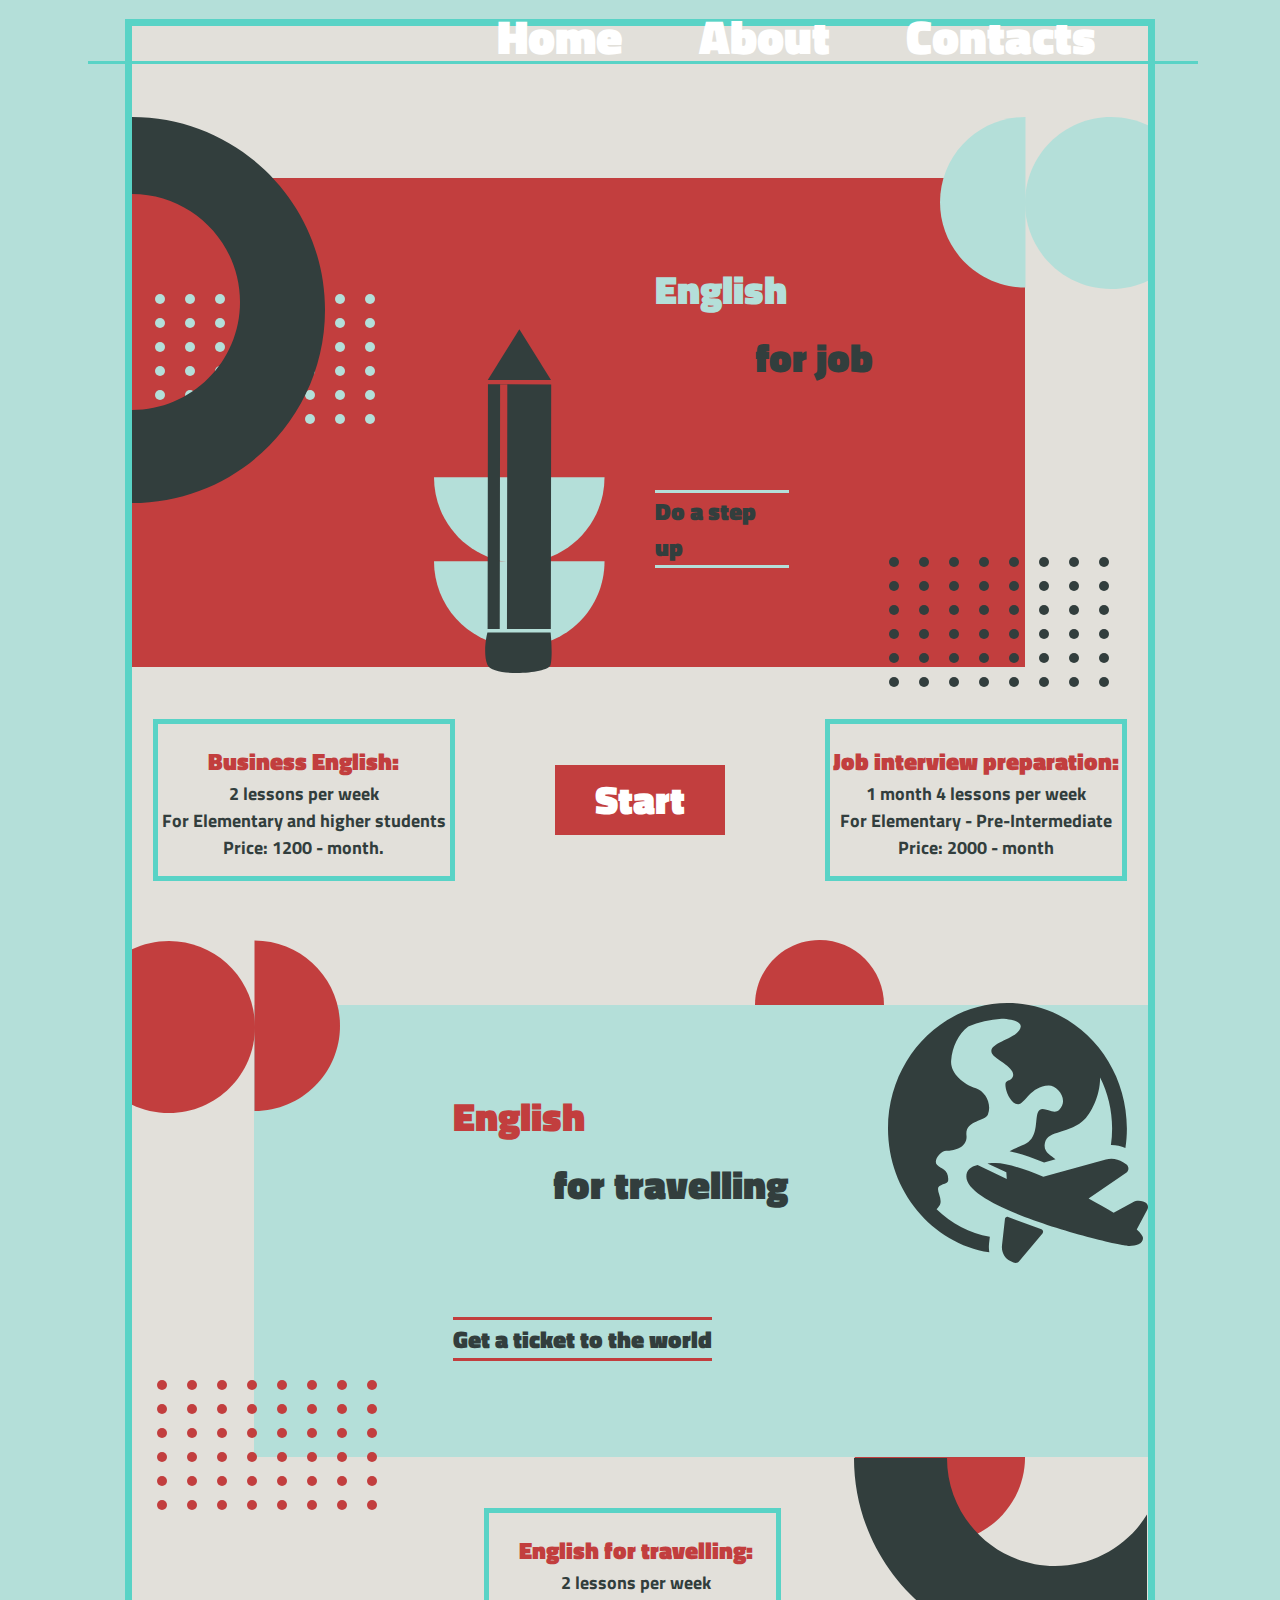
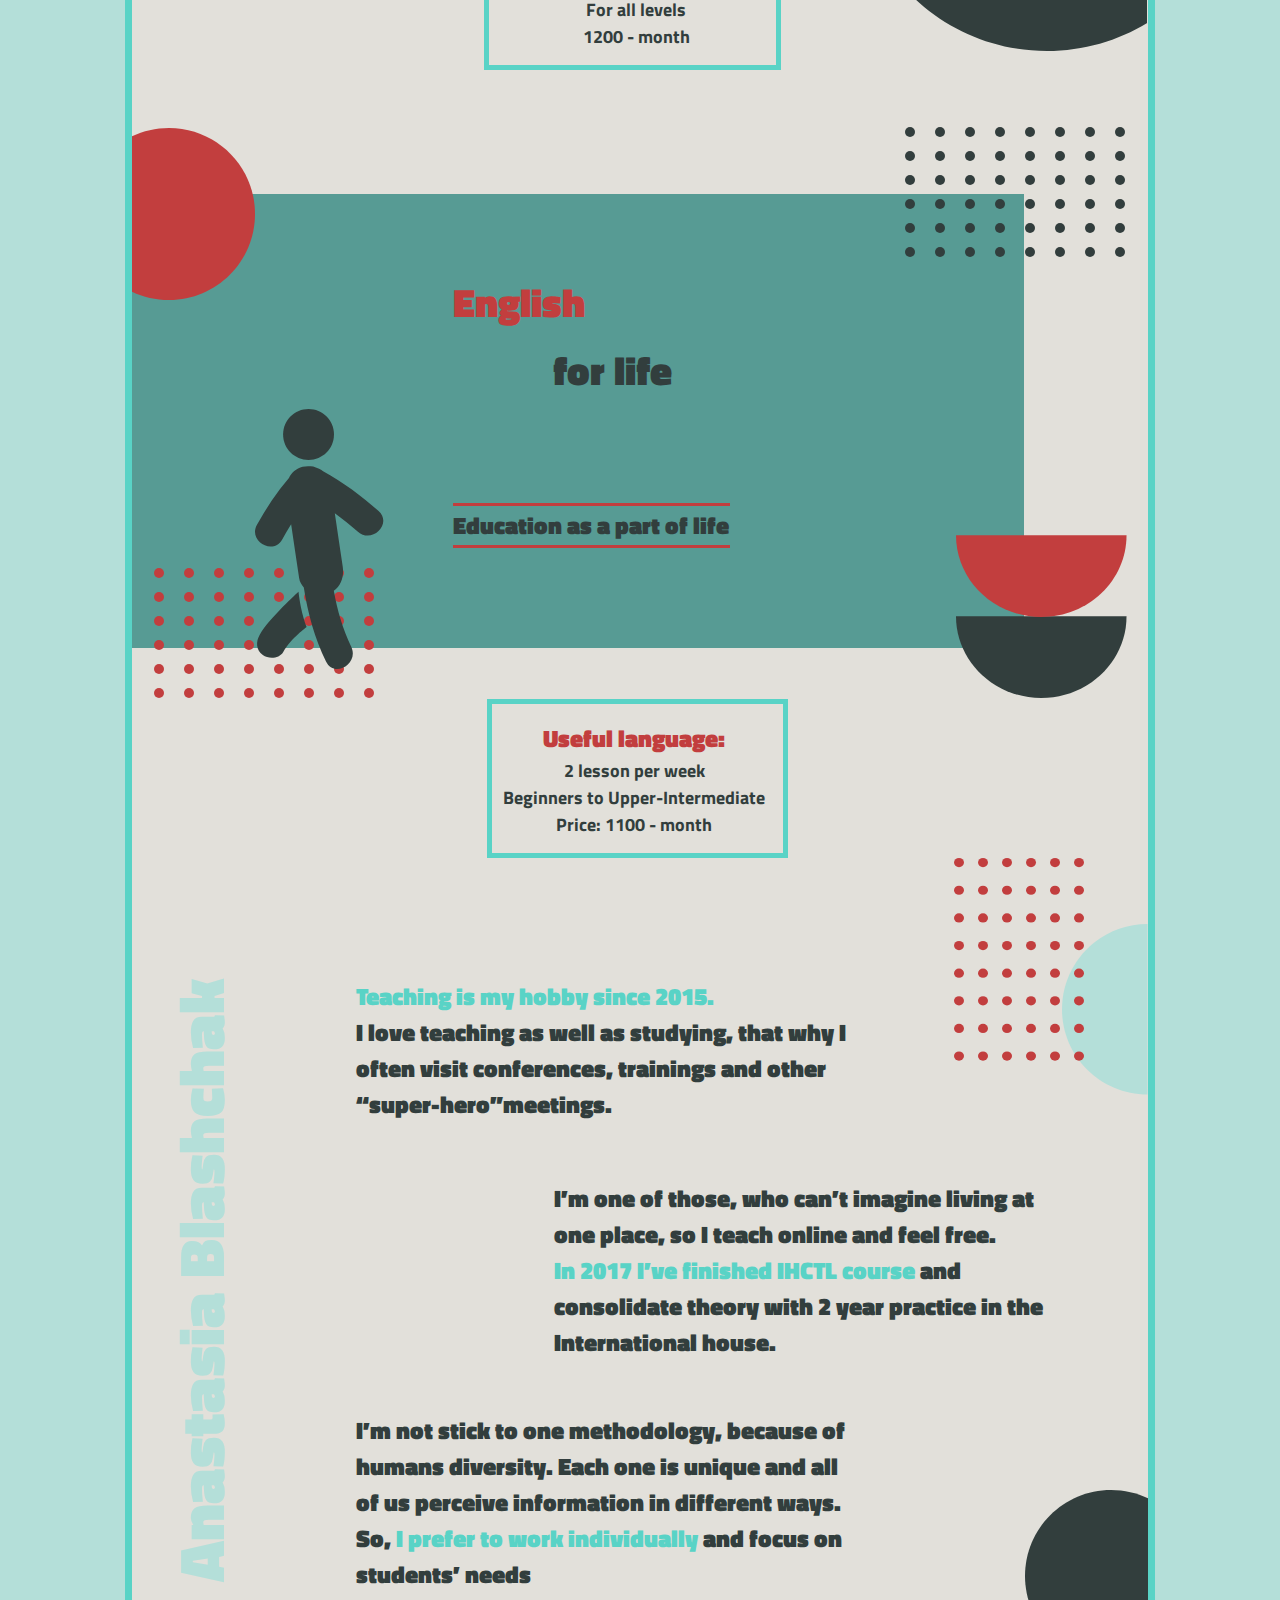
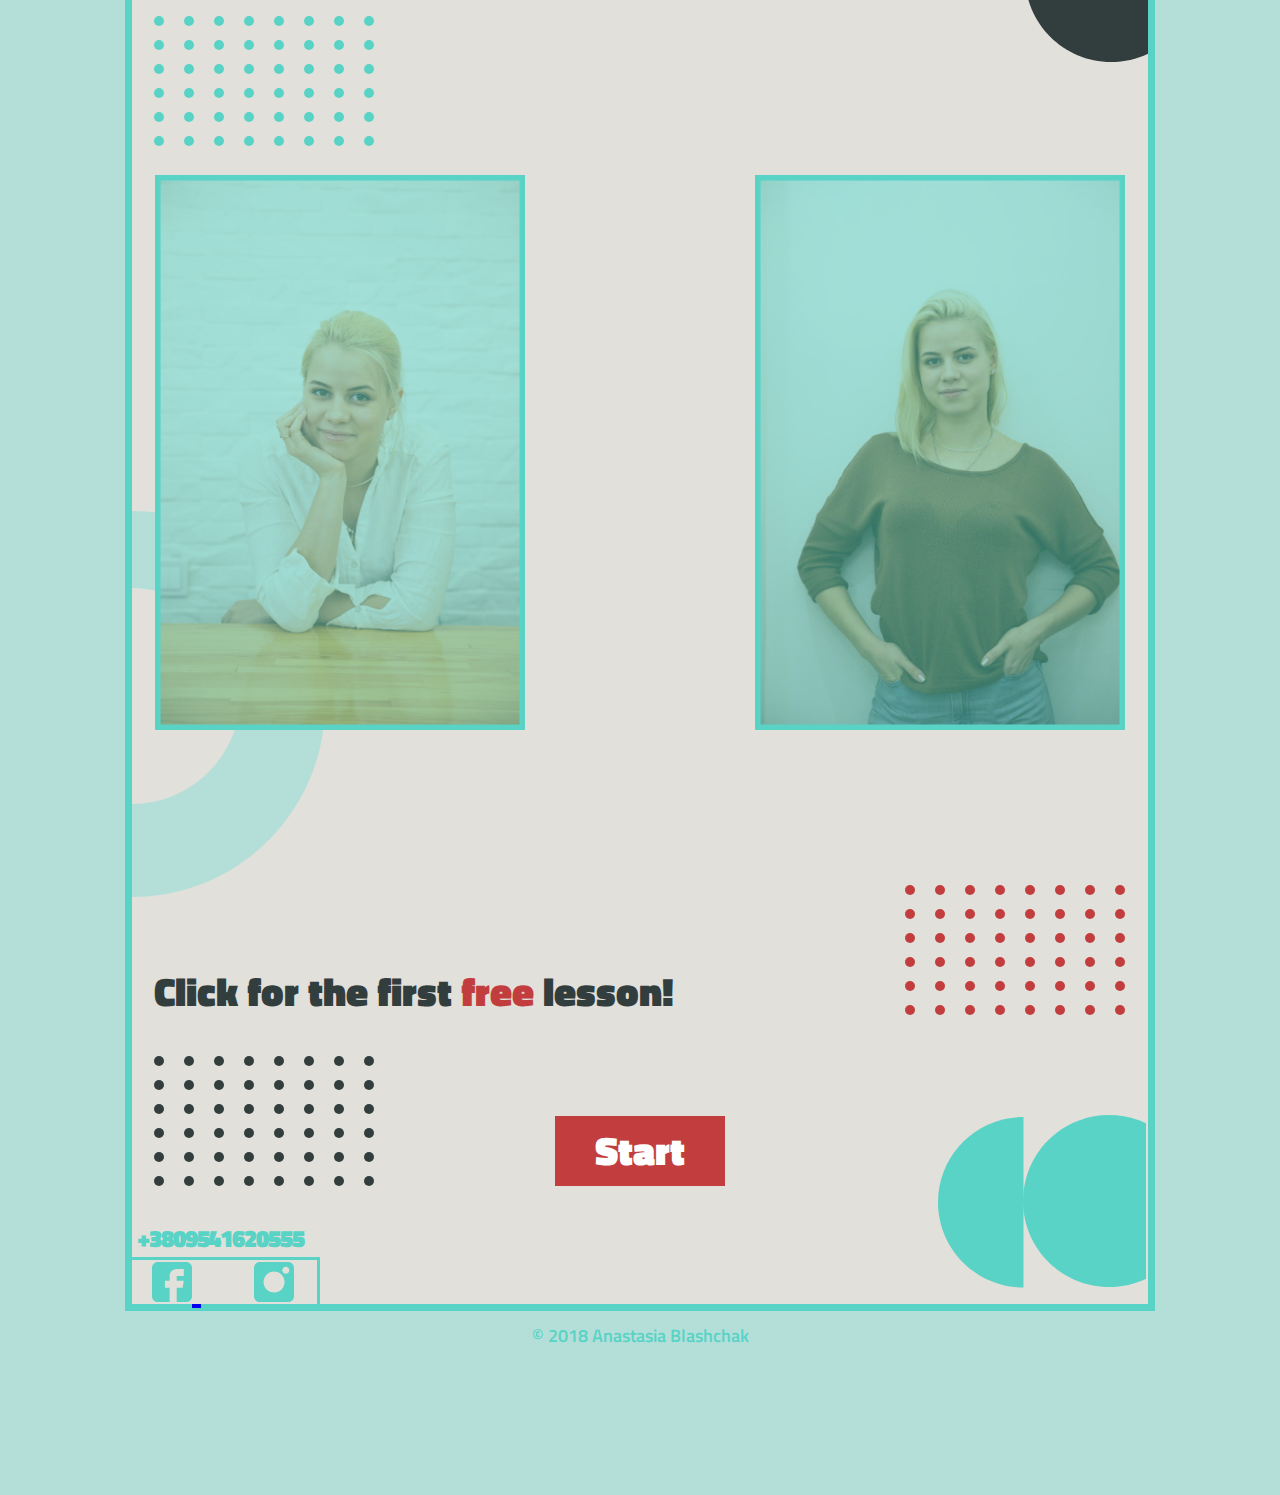
==== pages/about.html @ d03e9395 "added homepage" ====
<!DOCTYPE html>
<html lang="en">

<head>
  <meta charset="UTF-8" />
  <title>Nastya</title>
  <meta http-equiv="X-UA-Compatible" content="IE=edge" />
  <meta name="viewport" content="width=device-width, initial-scale=1" />

  <meta name="description" content="" />
  <link rel="icon" href="../img/favicon.png" />
  <link rel="stylesheet" href="../css/style.css" />
</head>

<body>
  <div class="ba-container">
    <header>
      <div class="ba-header-bar">
        <a href="../index.html" class="ba-logo">
          <img src="#" alt="">
        </a>
        <nav class="ba-nav">
          <ul class="ba-menu">
            <li><a href="../index.html">Home</a></li>
            <li><a href="about.html">About</a></li>
            <li><a href="#">Contacts</a></li>
          </ul>
          <div id="nav-icon"><span></span> <span></span> <span></span></div>
        </nav>
    </header>
    <div class="ba-subcontainer">
      <main>
        <section>
          <div class="ba-for-job">
            <div class="ba-for-job__inf">
              <div class="ba-for-job__text">
                <h2>English <br /><span>for job</span></h2>
                <p>Do a step up</p>
              </div>
              <!-- /.ba-for-job__text -->
            </div>
            <!-- /.ba-for-job__inf -->
            <svg width="220" height="130" class="ba-for-job__points">
              <use xlink:href="#points" />
            </svg>
            <svg width="193" height="386" class="ba-for-job__big-circle">
              <use xlink:href="#big-circle" />
            </svg>
            <svg width="404" height="404" class="ba-for-job__pencil">
              <use xlink:href="#pencil" />
            </svg>
            <svg width="123" height="172" class="ba-for-job__middle-circle">
              <use xlink:href="#middle-circle" />
            </svg>
            <svg width="86" height="171" class="ba-for-job__half-circle">
              <use xlink:href="#half-circle" />
            </svg>
            <svg width="220" height="130" class="ba-for-job__points--black">
              <use xlink:href="#points" />
            </svg>
          </div>
          <!-- /.ba-for-job -->

          <div class="ba-lesson">
            <div class="ba-lesson__plans">
              <h3>Business English:</h3>
              <ul>
                <li>2 lessons per week</li>
                <li>For Elementary and higher students</li>
                <li>Price: 1200 - month.</li>
              </ul>
            </div>
            <!-- /.ba-lesson__plans -->

            <button>Start</button>

            <div class="ba-lesson__plans">
              <h3>Job interview preparation:</h3>
              <ul>
                <li>1 month 4 lessons per week</li>
                <li>For Elementary - Pre-Intermediate</li>
                <li>Price: 2000 - month</li>
              </ul>
            </div>
            <!-- /.ba-lesson__plans -->
          </div>
          <!-- /.ba-lesson -->
        </section>

        <section>
          <div class="ba-travelling">
            <div class="ba-for-travelling">
              <div class="ba-for-travelling__inf">
                <div class="ba-for-travelling__text">
                  <h2>English <br /><span>for travelling</span></h2>
                  <p>Get a ticket to the world</p>
                </div>
                <!-- /.ba-for-travelling__text -->
              </div>
              <!-- /.ba-for-travelling__inf -->
            </div>
            <!-- /.ba-for-job -->

            <div class="ba-lesson ba-lesson--center">
              <div class="ba-lesson__plans ba-lesson__plans--center">
                <h3>English for travelling:</h3>
                <ul>
                  <li>2 lessons per week</li>
                  <li>For all levels</li>
                  <li>1200 - month</li>
                </ul>
              </div>
              <!-- /.ba-lesson__plans -->
            </div>
            <!-- /.ba-lesson -->
            <svg width="220" height="130" class="ba-for-travelling__points">
              <use xlink:href="#points" />
            </svg>
            <svg width="86" height="171" class="ba-for-travelling__half-circle">
              <use xlink:href="#half-circle" />
            </svg>
            <svg width="86" height="171" class="ba-for-travelling__quorter-circle">
              <use xlink:href="#half-circle"/>
            </svg>
            <svg width="294" height="193" class="ba-for-travelling__big-half-circle">
              <use xlink:href="#big-half-circle" />
            </svg>
            <svg width="123" height="172" class="ba-for-travelling__middle-circle">
              <use xlink:href="#middle-circle" />
            </svg>
            <svg width="129" height="65" class="ba-for-travelling__small-circle">
              <use xlink:href="#small-circle" />
            </svg>
            <svg width="260" height="260" class="ba-for-travelling__plane">
              <use xlink:href="#plane" />
            </svg>
          </div>
          <!-- /.ba-travelling -->
        </section>

        <section>
          <div class="ba-life">
            <div class="ba-for-life">
              <div class="ba-for-life__inf">
                <div class="ba-for-life__text">
                  <h2>English <br /><span>for life</span></h2>
                  <p>Education as a part of life</p>
                </div>
                <!-- /.ba-for-life__text -->
              </div>
              <!-- /.ba-for-life__inf -->
            </div>
            <!-- /.ba-life-job -->

            <div class="ba-lesson ba-lesson--center ba-lesson-for-life">
              <div class="ba-lesson__plans ba-lesson__plans--center ba-lesson-for-life__plans">
                <h3 class="ba-lesson-h">Useful language: </h3>
                <ul>
                  <li>2 lesson per week</li>
                  <li>Beginners to Upper-Intermediate</li>
                  <li>Price: 1100 - month</li>
                </ul>
              </div>
              <!-- /.ba-lesson__plans -->
            </div>
            <!-- /.ba-lesson -->
            <svg width="220" height="130" class="ba-for-life__points-black">
              <use xlink:href="#points" />
            </svg>
            <svg width="220" height="130" class="ba-for-life__points">
              <use xlink:href="#points" />
            </svg>
            <svg width="171" height="82" class="ba-for-life__half-circle-black">
              <use xlink:href="#half-circle-life" />
            </svg>
            <svg width="123" height="172" class="ba-for-life__middle-circle">
              <use xlink:href="#middle-circle" />
            </svg>
            <svg width="171" height="82" class="ba-for-life__half-circle">
              <use xlink:href="#half-circle-life" />
            </svg>
            <svg width="129" height="261" class="ba-for-life__person">
              <use xlink:href="#person" />
            </svg>
          </div>
          <!-- /.ba-life -->
        </section>

        <section>
          <div class="ba-about">
            <cite>Anastasia Blashchak</cite>
            <div class="ba-about__quote">
              <div>
              <blockquote class="ba-about__speech">
                <span>Teaching is my hobby since 2015.</span><br> I love teaching as well as studying, that why I often visit conferences, trainings and other “super-hero”meetings.
              </blockquote>
              <blockquote class="ba-about__speech ba-about__speech--right">
                I’m one of those, who can’t imagine living at one place, so I teach online and feel free.<br> <span>In 2017 I’ve finished IHCTL course</span> and consolidate theory with 2 year practice in the International house.
              </blockquote>
              <blockquote class="ba-about__speech">
                I’m not stick to one methodology, because of humans diversity. Each one is unique and all of us perceive information in different ways. So, <span>I prefer to work individually</span> and focus on students’ needs
              </blockquote>
            </div>
            </div>
            <!-- /.ba-about__quote -->
            <svg width="86" height="171" class="ba-about__half-circle">
              <use xlink:href="#half-circle" />
            </svg>
            <svg width="130" height="203" class="ba-about__points">
              <use xlink:href="#points-about" />
            </svg>
            <svg width="123" height="172" class="ba-about__middle-circle">
              <use xlink:href="#middle-circle" />
            </svg>
            <svg width="220" height="130" class="ba-photo__points">
              <use xlink:href="#points" />
            </svg>
          </div>
           <!-- /.ba-about -->

          <div class="ba-photo">
            <svg width="193" height="386" class="ba-photo__big-circle">
              <use xlink:href="#big-circle" />
            </svg>
            <div class="ba-photo__table">
            </div>
            <div class="ba-photo__wall">
            </div>
          </div>
           <!-- /.ba-photo -->
        </section>

        <section>
          <div class="ba-free-lesson">
            <p class="ba-free-lesson__main">Click for the first <span>free</span> lesson!</p>
            <div class="ba-free-lesson__start">
              <button>Start</button>
            </div>
            <!-- /.ba-free-lesson__start -->
            <p class="ba-free-lesson__number">+3809541620555</p>
            <div class="ba-free-lesson__socials">
              <a href="#"><svg width="40" height="40" viewBox="0 0 40 40" fill="none" xmlns="http://www.w3.org/2000/svg">
                <path d="M34.1406 0H5.85938C2.62878 0 0 2.62878 0 5.85938V34.1406C0 37.3712 2.62878 40 5.85938 40H17.6562V25.8594H12.9688V18.8281H17.6562V14.0625C17.6562 10.1852 20.8102 7.03125 24.6875 7.03125H31.7969V14.0625H24.6875V18.8281H31.7969L30.625 25.8594H24.6875V40H34.1406C37.3712 40 40 37.3712 40 34.1406V5.85938C40 2.62878 37.3712 0 34.1406 0Z" fill="#59D3C6"/>
                </svg>
                </a>
              <a href="#"><svg width="40" height="40" viewBox="0 0 40 40" fill="none" xmlns="http://www.w3.org/2000/svg">
                <path d="M34.1406 0H5.85938C2.62878 0 0 2.62878 0 5.85938V34.1406C0 37.3712 2.62878 40 5.85938 40H34.1406C37.3712 40 40 37.3712 40 34.1406V5.85938C40 2.62878 37.3712 0 34.1406 0ZM20.0781 30.4688C14.2624 30.4688 9.53125 25.7376 9.53125 19.9219C9.53125 14.1061 14.2624 9.375 20.0781 9.375C25.8939 9.375 30.625 14.1061 30.625 19.9219C30.625 25.7376 25.8939 30.4688 20.0781 30.4688ZM31.7969 11.7188C29.8584 11.7188 28.2812 10.1416 28.2812 8.20312C28.2812 6.26465 29.8584 4.6875 31.7969 4.6875C33.7354 4.6875 35.3125 6.26465 35.3125 8.20312C35.3125 10.1416 33.7354 11.7188 31.7969 11.7188Z" fill="#59D3C6"/>
                </svg>
              </a>
            </div>
            <!-- /.ba-free-lesson__socials -->
            <svg width="86" height="171" class="ba-free-lesson__half-circle">
                <use xlink:href="#half-circle" />
            </svg>
            <svg width="220" height="130" class="ba-free-lesson__points-red">
                <use xlink:href="#points" />
            </svg>
            <svg width="220" height="130" class="ba-free-lesson__points">
                  <use xlink:href="#points" />
            </svg>
            <svg width="123" height="172" class="ba-free-lesson__middle-circle">
                <use xlink:href="#middle-circle" />
            </svg>
          </div>
          <!-- /.ba-free-lesson -->
        </section>
      </main>
    </div>
    <!-- /.ba-subcontainer -->

    <footer>
      <p class="ba-copyrights">&copy; 2018 Anastasia Blashchak</p>
    </footer>
  </div>
  <!-- /.ba-container -->
  <svg>
    <defs>
      <symbol id="points" viewBox="0 0 220 130">
        <circle cx="5" cy="5" r="5" />
        <circle cx="5" cy="29" r="5" />
        <circle cx="5" cy="53" r="5" />
        <circle cx="5" cy="77" r="5" />
        <circle cx="5" cy="101" r="5" />
        <circle cx="5" cy="125" r="5" />
        <circle cx="35" cy="5" r="5" />
        <circle cx="35" cy="29" r="5" />
        <circle cx="35" cy="53" r="5" />
        <circle cx="35" cy="77" r="5" />
        <circle cx="35" cy="101" r="5" />
        <circle cx="35" cy="125" r="5" />
        <circle cx="65" cy="5" r="5" />
        <circle cx="65" cy="29" r="5" />
        <circle cx="65" cy="53" r="5" />
        <circle cx="65" cy="77" r="5" />
        <circle cx="65" cy="101" r="5" />
        <circle cx="65" cy="125" r="5" />
        <circle cx="95" cy="5" r="5" />
        <circle cx="95" cy="29" r="5" />
        <circle cx="95" cy="53" r="5" />
        <circle cx="95" cy="77" r="5" />
        <circle cx="95" cy="101" r="5" />
        <circle cx="95" cy="125" r="5" />
        <circle cx="125" cy="5" r="5" />
        <circle cx="125" cy="29" r="5" />
        <circle cx="125" cy="53" r="5" />
        <circle cx="125" cy="77" r="5" />
        <circle cx="125" cy="101" r="5" />
        <circle cx="125" cy="125" r="5" />
        <circle cx="155" cy="5" r="5" />
        <circle cx="155" cy="29" r="5" />
        <circle cx="155" cy="53" r="5" />
        <circle cx="155" cy="77" r="5" />
        <circle cx="155" cy="101" r="5" />
        <circle cx="155" cy="125" r="5" />
        <circle cx="185" cy="5" r="5" />
        <circle cx="185" cy="29" r="5" />
        <circle cx="185" cy="53" r="5" />
        <circle cx="185" cy="77" r="5" />
        <circle cx="185" cy="101" r="5" />
        <circle cx="185" cy="125" r="5" />
        <circle cx="215" cy="5" r="5" />
        <circle cx="215" cy="29" r="5" />
        <circle cx="215" cy="53" r="5" />
        <circle cx="215" cy="77" r="5" />
        <circle cx="215" cy="101" r="5" />
        <circle cx="215" cy="125" r="5" />
      </symbol>
    </defs>
    <defs>
      <symbol id="big-circle" viewBox="0 0 193 386">
        <path fill-rule="evenodd" clip-rule="evenodd" d="M193 193C193 299.591 106.591 386 0 386V293C59.6467 293 108 244.647 108 185C108 125.353 59.6467 77 0 77V0C106.591 4.12323e-05 193 86.4091 193 193Z"/>
      </symbol>
    </defs>
    <defs>
      <symbol id="pencil" viewBox="0 0 404 404">
        <path fill-rule="evenodd" clip-rule="evenodd" d="M287.536 148.31C287.536 195.531 249.36 233.81 202.268 233.81C155.175 233.81 117 195.531 117 148.31L287.536 148.31Z"
          fill="#B4DFD9" />
        <path fill-rule="evenodd" clip-rule="evenodd" d="M287.536 232.31C287.536 279.531 249.36 317.81 202.268 317.81C155.175 317.81 117 279.531 117 232.31L287.536 232.31Z"
          fill="#B4DFD9" />
        <path d="M182.751 299.893L183.106 55.4503L190.317 55.4575L189.962 299.9L233.839 299.941L234.195 55.4021L170.957 55.3418L170.604 299.881L182.751 299.893Z"
          fill="#323E3D" />
        <path d="M170.364 335.701C165.382 323.178 170.41 303.537 170.41 303.537L233.646 303.595C233.646 303.595 235.938 326.31 233.599 335.76C231.26 345.209 175.345 348.224 170.364 335.701Z"
          fill="#323E3D" />
        <path d="M170.778 50.8889L202.371 0.311011L234.013 50.9462L170.778 50.8889Z" fill="#323E3D" />
      </symbol>
    </defs>
    <defs>
      <symbol id="middle-circle" viewBox="0 0 123 172">
        <path fill-rule="evenodd" clip-rule="evenodd" d="M123 8.34407C111.793 2.99473 99.2462 0 86 0C38.5035 0 0 38.5035 0 86C0 133.496 38.5035 172 86 172C99.2462 172 111.793 169.005 123 163.656V8.34407Z"/>
      </symbol>
    </defs>
    <defs>
      <symbol id="half-circle" viewBox="0 0 86 171">
        <path fill-rule="evenodd" clip-rule="evenodd" d="M85.5 1.52588e-05C38.2797 1.52588e-05 0 38.1758 0 85.2681C0 132.36 38.2796 170.536 85.5 170.536L85.5 1.52588e-05Z"/>
      </symbol>
    </defs>
    <defs>
      <symbol id="plane" viewBox="0 0 260 260">
        <path d="M0 125.394C0 188.076 44.0432 240.162 101.349 249.346C100.866 246.564 100.73 243.683 101.055 240.764C101.055 240.764 101.398 237.692 101.846 233.672C81.4998 230.033 63.1307 220.233 48.5712 206.139C49.4451 205.376 50.3155 204.386 51.1737 203.072C55.0406 197.149 49.9842 191.272 49.9842 186.093C49.9842 181.012 59.7414 181.43 60.0987 178.065C61.3316 166.412 53.2864 166.253 48.9973 161.751C44.7081 157.248 53.2367 147.012 58.7456 147.672C64.2918 148.294 79.9033 144.983 78.4767 132.445C76.7387 117.173 97.011 118.521 99.9139 111.393C104.146 101.003 97.1109 88.2589 87.9352 85.3636C74.9386 81.2629 62.1353 70.1327 63.1354 57.7427C64.2684 43.7102 70.319 31.0548 80.2843 23.5371C90.6546 19.1269 101.837 16.3997 113.536 15.7116C123.977 16.1451 133.157 18.581 132.738 23.5991C131.711 35.8963 98.3994 39.0904 103.989 50.5858C106.904 56.5783 128.776 65.0362 124.691 73.9547C122.034 79.7546 115.496 74.7838 117.937 85.9184C119.06 91.0417 123.339 100.668 129.921 101.289C136.65 101.949 142.254 83.2332 160.573 82.6195C169.232 82.3288 181.432 96.8032 171.073 107.072C164.8 113.291 153.028 99.5982 149.554 110.294C147.106 117.832 149.884 133.666 138.457 140.283C134.291 142.695 127.906 144.798 121.59 148.167C130.964 150.176 142.482 153.926 156.083 159.426L167.543 156.252C162.746 152.06 154.951 149.109 156.912 139.948C159.793 126.49 182.053 131.566 197.399 115.456C202.108 110.515 212.149 94.1064 212.108 74.3927C219.758 89.6458 224.112 106.992 224.112 125.395C224.112 131.059 223.7 136.625 222.908 142.061C223.089 142.057 223.267 142.024 223.448 142.024C228.28 142.024 233.02 143.09 237.413 145.106C238.383 138.681 238.901 132.102 238.901 125.395C238.901 56.2536 185.315 -1.52482e-05 119.451 -1.52482e-05C53.5859 -0.000907193 0 56.2527 0 125.394ZM89.6027 161.942L118.776 176.02L118.324 169.346L99.4245 160.39C102.12 160.188 104.913 160.111 107.702 160.111C118.144 160.111 135.786 165.66 155.299 173.79L217.88 156.462C223.728 154.842 229.955 155.84 235.077 159.218L238.154 161.247C241.158 163.228 241.19 167.813 238.214 169.84L200.595 195.46C209.582 200.285 218.108 205.185 225.624 209.864L244.928 199.136C248.081 197.384 251.809 197.176 255.12 198.568L256.948 199.337C259.672 200.482 260.814 203.884 259.374 206.569L248.74 226.402L248.735 226.401C252.747 230.024 255.034 233.029 255.034 235.109C255.034 241.333 247.738 242.888 241.306 242.888C229.836 242.888 78.3531 206.479 78.3531 173.493C78.3539 166.96 82.6099 163.693 89.6027 161.942ZM153.472 226.345L120.138 214.018C118.67 213.475 117.101 214.503 116.92 216.126L113.997 242.356C113.267 248.91 116.625 255.218 122.326 258L125.452 259.525C127.405 260.477 129.721 259.967 131.144 258.271L154.488 230.433C155.624 229.077 155.095 226.945 153.472 226.345Z"
          fill="#323E3D" />
      </symbol>
    </defs>
    <defs>
      <symbol id="big-half-circle" viewBox="0 0 294 193">
        <path fill-rule="evenodd" clip-rule="evenodd" d="M0 0C0 106.591 86.4091 193 193 193C229.681 193 263.972 182.767 293.174 165H293V56.5974C273.985 87.4408 239.893 108 201 108C141.353 108 93 59.6467 93 0H0Z"
          fill="#323E3D" />
      </symbol>
    </defs>
    <defs>
      <symbol id="small-circle" viewBox="0 0 129 65">
          <path fill-rule="evenodd" clip-rule="evenodd" d="M129 65C129 29.1015 100.122 -1.52588e-05 64.5 -1.52588e-05C28.8776 -1.52588e-05 8.18303e-06 29.1015 0 65L129 65Z"/>          
      </symbol>
    </defs>
    <defs>
      <symbol id="person" viewBox="0 0 129 261">
          <path d="M4.73489 225.681C0.71339 232.542 0.932426 241.005 7.82329 246.096C13.7197 250.441 24.2159 249.876 28.2462 243.012C36.5783 228.801 51.6874 218.098 51.6874 218.098C51.6874 218.098 46.1239 205.841 43.4911 182.873C43.4867 182.877 14.2148 209.503 4.73489 225.681Z" fill="#323E3D"/>
          <path d="M123.588 102.066C106.49 86.8477 88.1481 73.193 68.0757 62.2106C65.916 60.5766 63.4453 59.2974 60.8387 58.4432C59.0952 57.7379 57.3823 57.3962 55.7352 57.348C52.9797 57.0326 50.2199 57.1727 47.6922 57.8518C41.0204 59.6391 36.517 63.7219 33.9543 68.9175C21.5875 83.3607 11.2578 99.0568 1.98815 115.642C-7.21574 132.096 18.0084 146.82 27.2036 130.379C30.0773 125.232 33.0387 120.159 36.1315 115.182C38.7993 133.161 41.4628 151.139 44.1219 169.113C44.6607 172.758 46.3955 175.895 48.818 178.444C52.6906 204.036 59.8005 229.282 71.0108 252.509C79.1896 269.462 104.366 254.642 96.2262 237.768C87.8502 220.416 82.2517 201.206 78.8041 181.83C86.3827 176.552 89.1294 167.046 87.7101 157.434C85.0729 139.684 82.4488 121.924 79.8116 104.169C87.7933 109.93 95.4946 116.107 102.92 122.717C116.969 135.18 137.694 114.604 123.588 102.066Z" fill="#323E3D"/>
          <path d="M53.5404 50.8864C67.5923 50.8864 78.9837 39.4951 78.9837 25.4432C78.9837 11.3913 67.5923 0 53.5404 0C39.4885 0 28.0972 11.3913 28.0972 25.4432C28.0972 39.4951 39.4885 50.8864 53.5404 50.8864Z" fill="#323E3D"/>   
      </symbol>
    </defs>
    <defs>
      <symbol id="half-circle-life" viewBox="0 0 171 82">
          <path fill-rule="evenodd" clip-rule="evenodd" d="M170.536 0.283203C170.536 0.283213 170.536 0.283223 170.536 0.283234C170.536 45.4142 132.36 82 85.2681 82C38.1758 82 0 45.4142 0 0.283234C0 0.283223 0 0.283213 0 0.283203L170.536 0.283203Z"/>         
      </symbol>
    </defs>
    <defs>
      <symbol id="points-about" viewBox="0 0 130 203">
          <ellipse cx="5" cy="198.105" rx="4.60706" ry="5" transform="rotate(-90 5 198.105)" fill="#C23E3E"/>
          <ellipse cx="29" cy="198.105" rx="4.60706" ry="5" transform="rotate(-90 29 198.105)" fill="#C23E3E"/>
          <ellipse cx="53" cy="198.105" rx="4.60706" ry="5" transform="rotate(-90 53 198.105)" fill="#C23E3E"/>
          <ellipse cx="77" cy="198.105" rx="4.60706" ry="5" transform="rotate(-90 77 198.105)" fill="#C23E3E"/>
          <ellipse cx="101" cy="198.105" rx="4.60706" ry="5" transform="rotate(-90 101 198.105)" fill="#C23E3E"/>
          <ellipse cx="125" cy="198.105" rx="4.60706" ry="5" transform="rotate(-90 125 198.105)" fill="#C23E3E"/>
          <ellipse cx="5" cy="170.462" rx="4.60681" ry="5" transform="rotate(-90 5 170.462)" fill="#C23E3E"/>
          <ellipse cx="29" cy="170.462" rx="4.60681" ry="5" transform="rotate(-90 29 170.462)" fill="#C23E3E"/>
          <ellipse cx="53" cy="170.462" rx="4.60681" ry="5" transform="rotate(-90 53 170.462)" fill="#C23E3E"/>
          <ellipse cx="77" cy="170.462" rx="4.60681" ry="5" transform="rotate(-90 77 170.462)" fill="#C23E3E"/>
          <ellipse cx="101" cy="170.462" rx="4.60681" ry="5" transform="rotate(-90 101 170.462)" fill="#C23E3E"/>
          <ellipse cx="125" cy="170.462" rx="4.60681" ry="5" transform="rotate(-90 125 170.462)" fill="#C23E3E"/>
          <ellipse cx="5" cy="142.82" rx="4.6073" ry="5" transform="rotate(-90 5 142.82)" fill="#C23E3E"/>
          <ellipse cx="29" cy="142.82" rx="4.6073" ry="5" transform="rotate(-90 29 142.82)" fill="#C23E3E"/>
          <ellipse cx="53" cy="142.82" rx="4.6073" ry="5" transform="rotate(-90 53 142.82)" fill="#C23E3E"/>
          <ellipse cx="77" cy="142.82" rx="4.6073" ry="5" transform="rotate(-90 77 142.82)" fill="#C23E3E"/>
          <ellipse cx="101" cy="142.82" rx="4.6073" ry="5" transform="rotate(-90 101 142.82)" fill="#C23E3E"/>
          <ellipse cx="125" cy="142.82" rx="4.6073" ry="5" transform="rotate(-90 125 142.82)" fill="#C23E3E"/>
          <ellipse cx="5" cy="115.177" rx="4.60693" ry="5" transform="rotate(-90 5 115.177)" fill="#C23E3E"/>
          <ellipse cx="29" cy="115.177" rx="4.60693" ry="5" transform="rotate(-90 29 115.177)" fill="#C23E3E"/>
          <ellipse cx="53" cy="115.177" rx="4.60693" ry="5" transform="rotate(-90 53 115.177)" fill="#C23E3E"/>
          <ellipse cx="77" cy="115.177" rx="4.60693" ry="5" transform="rotate(-90 77 115.177)" fill="#C23E3E"/>
          <ellipse cx="101" cy="115.177" rx="4.60693" ry="5" transform="rotate(-90 101 115.177)" fill="#C23E3E"/>
          <ellipse cx="125" cy="115.177" rx="4.60693" ry="5" transform="rotate(-90 125 115.177)" fill="#C23E3E"/>
          <ellipse cx="5" cy="87.5345" rx="4.60706" ry="5" transform="rotate(-90 5 87.5345)" fill="#C23E3E"/>
          <ellipse cx="29" cy="87.5345" rx="4.60706" ry="5" transform="rotate(-90 29 87.5345)" fill="#C23E3E"/>
          <ellipse cx="53" cy="87.5345" rx="4.60706" ry="5" transform="rotate(-90 53 87.5345)" fill="#C23E3E"/>
          <ellipse cx="77" cy="87.5345" rx="4.60706" ry="5" transform="rotate(-90 77 87.5345)" fill="#C23E3E"/>
          <ellipse cx="101" cy="87.5345" rx="4.60706" ry="5" transform="rotate(-90 101 87.5345)" fill="#C23E3E"/>
          <ellipse cx="125" cy="87.5345" rx="4.60706" ry="5" transform="rotate(-90 125 87.5345)" fill="#C23E3E"/>
          <ellipse cx="5" cy="59.8921" rx="4.60718" ry="5" transform="rotate(-90 5 59.8921)" fill="#C23E3E"/>
          <ellipse cx="29" cy="59.8921" rx="4.60718" ry="5" transform="rotate(-90 29 59.8921)" fill="#C23E3E"/>
          <ellipse cx="53" cy="59.8921" rx="4.60718" ry="5" transform="rotate(-90 53 59.8921)" fill="#C23E3E"/>
          <ellipse cx="77" cy="59.8921" rx="4.60718" ry="5" transform="rotate(-90 77 59.8921)" fill="#C23E3E"/>
          <ellipse cx="101" cy="59.8921" rx="4.60718" ry="5" transform="rotate(-90 101 59.8921)" fill="#C23E3E"/>
          <ellipse cx="125" cy="59.8921" rx="4.60718" ry="5" transform="rotate(-90 125 59.8921)" fill="#C23E3E"/>
          <ellipse cx="5" cy="32.2498" rx="4.60693" ry="5" transform="rotate(-90 5 32.2498)" fill="#C23E3E"/>
          <ellipse cx="29" cy="32.2498" rx="4.60693" ry="5" transform="rotate(-90 29 32.2498)" fill="#C23E3E"/>
          <ellipse cx="53" cy="32.2498" rx="4.60693" ry="5" transform="rotate(-90 53 32.2498)" fill="#C23E3E"/>
          <ellipse cx="77" cy="32.2498" rx="4.60693" ry="5" transform="rotate(-90 77 32.2498)" fill="#C23E3E"/>
          <ellipse cx="101" cy="32.2498" rx="4.60693" ry="5" transform="rotate(-90 101 32.2498)" fill="#C23E3E"/>
          <ellipse cx="125" cy="32.2498" rx="4.60693" ry="5" transform="rotate(-90 125 32.2498)" fill="#C23E3E"/>
          <ellipse cx="5" cy="4.60718" rx="4.60718" ry="5" transform="rotate(-90 5 4.60718)" fill="#C23E3E"/>
          <ellipse cx="29" cy="4.60718" rx="4.60718" ry="5" transform="rotate(-90 29 4.60718)" fill="#C23E3E"/>
          <ellipse cx="53" cy="4.60718" rx="4.60718" ry="5" transform="rotate(-90 53 4.60718)" fill="#C23E3E"/>
          <ellipse cx="77" cy="4.60718" rx="4.60718" ry="5" transform="rotate(-90 77 4.60718)" fill="#C23E3E"/>
          <ellipse cx="101" cy="4.60718" rx="4.60718" ry="5" transform="rotate(-90 101 4.60718)" fill="#C23E3E"/>
          <ellipse cx="125" cy="4.60718" rx="4.60718" ry="5" transform="rotate(-90 125 4.60718)" fill="#C23E3E"/>      
      </symbol>
    </defs>
  </svg>
</body>

</html>
---- css/style.css ----
@import url("https://fonts.googleapis.com/css?family=Titillium+Web:700,900");
/*! normalize.css v3.0.3 | MIT License | github.com/necolas/normalize.css */
/**
 * 1. Set default font family to sans-serif.
 * 2. Prevent iOS and IE text size adjust after device orientation change,
 *    without disabling user zoom.
 */
html {
  font-family: sans-serif;
  /* 1 */
  -ms-text-size-adjust: 100%;
  /* 2 */
  -webkit-text-size-adjust: 100%;
  /* 2 */
}

/**
 * Remove default margin.
 */
body {
  margin: 0;
}

/* HTML5 display definitions
   ========================================================================== */
/**
 * Correct `block` display not defined for any HTML5 element in IE 8/9.
 * Correct `block` display not defined for `details` or `summary` in IE 10/11
 * and Firefox.
 * Correct `block` display not defined for `main` in IE 11.
 */
article,
aside,
details,
figcaption,
figure,
footer,
header,
hgroup,
main,
menu,
nav,
section,
summary {
  display: block;
}

/**
 * 1. Correct `inline-block` display not defined in IE 8/9.
 * 2. Normalize vertical alignment of `progress` in Chrome, Firefox, and Opera.
 */
audio,
canvas,
progress,
video {
  display: inline-block;
  /* 1 */
  vertical-align: baseline;
  /* 2 */
}

/**
 * Prevent modern browsers from displaying `audio` without controls.
 * Remove excess height in iOS 5 devices.
 */
audio:not([controls]) {
  display: none;
  height: 0;
}

/**
 * Address `[hidden]` styling not present in IE 8/9/10.
 * Hide the `template` element in IE 8/9/10/11, Safari, and Firefox < 22.
 */
[hidden],
template {
  display: none;
}

/* Links
   ========================================================================== */
/**
 * Remove the gray background color from active links in IE 10.
 */
a {
  background-color: transparent;
}

/**
 * Improve readability of focused elements when they are also in an
 * active/hover state.
 */
a:active,
a:hover {
  outline: 0;
}

/* Text-level semantics
   ========================================================================== */
/**
 * Address styling not present in IE 8/9/10/11, Safari, and Chrome.
 */
abbr[title] {
  border-bottom: 1px dotted;
}

/**
 * Address style set to `bolder` in Firefox 4+, Safari, and Chrome.
 */
b,
strong {
  font-weight: bold;
}

/**
 * Address styling not present in Safari and Chrome.
 */
dfn {
  font-style: italic;
}

/**
 * Address variable `h1` font-size and margin within `section` and `article`
 * contexts in Firefox 4+, Safari, and Chrome.
 */
h1 {
  font-size: 2em;
  margin: 0.67em 0;
}

/**
 * Address styling not present in IE 8/9.
 */
mark {
  background: #ff0;
  color: #000;
}

/**
 * Address inconsistent and variable font size in all browsers.
 */
small {
  font-size: 80%;
}

/**
 * Prevent `sub` and `sup` affecting `line-height` in all browsers.
 */
sub,
sup {
  font-size: 75%;
  line-height: 0;
  position: relative;
  vertical-align: baseline;
}

sup {
  top: -0.5em;
}

sub {
  bottom: -0.25em;
}

/* Embedded content
   ========================================================================== */
/**
 * Remove border when inside `a` element in IE 8/9/10.
 */
img {
  border: 0;
}

/**
 * Correct overflow not hidden in IE 9/10/11.
 */
svg:not(:root) {
  overflow: hidden;
}

/* Grouping content
   ========================================================================== */
/**
 * Address margin not present in IE 8/9 and Safari.
 */
figure {
  margin: 1em 40px;
}

/**
 * Address differences between Firefox and other browsers.
 */
hr {
  -webkit-box-sizing: content-box;
  box-sizing: content-box;
  height: 0;
}

/**
 * Contain overflow in all browsers.
 */
pre {
  overflow: auto;
}

/**
 * Address odd `em`-unit font size rendering in all browsers.
 */
code,
kbd,
pre,
samp {
  font-family: monospace, monospace;
  font-size: 1em;
}

/* Forms
   ========================================================================== */
/**
 * Known limitation: by default, Chrome and Safari on OS X allow very limited
 * styling of `select`, unless a `border` property is set.
 */
/**
 * 1. Correct color not being inherited.
 *    Known issue: affects color of disabled elements.
 * 2. Correct font properties not being inherited.
 * 3. Address margins set differently in Firefox 4+, Safari, and Chrome.
 */
button,
input,
optgroup,
select,
textarea {
  color: inherit;
  /* 1 */
  font: inherit;
  /* 2 */
  margin: 0;
  /* 3 */
}

/**
 * Address `overflow` set to `hidden` in IE 8/9/10/11.
 */
button {
  overflow: visible;
}

/**
 * Address inconsistent `text-transform` inheritance for `button` and `select`.
 * All other form control elements do not inherit `text-transform` values.
 * Correct `button` style inheritance in Firefox, IE 8/9/10/11, and Opera.
 * Correct `select` style inheritance in Firefox.
 */
button,
select {
  text-transform: none;
}

/**
 * 1. Avoid the WebKit bug in Android 4.0.* where (2) destroys native `audio`
 *    and `video` controls.
 * 2. Correct inability to style clickable `input` types in iOS.
 * 3. Improve usability and consistency of cursor style between image-type
 *    `input` and others.
 */
button,
html input[type="button"],
input[type="reset"],
input[type="submit"] {
  -webkit-appearance: button;
  /* 2 */
  cursor: pointer;
  /* 3 */
}

/**
 * Re-set default cursor for disabled elements.
 */
button[disabled],
html input[disabled] {
  cursor: default;
}

/**
 * Remove inner padding and border in Firefox 4+.
 */
button::-moz-focus-inner,
input::-moz-focus-inner {
  border: 0;
  padding: 0;
}

/**
 * Address Firefox 4+ setting `line-height` on `input` using `!important` in
 * the UA stylesheet.
 */
input {
  line-height: normal;
}

/**
 * It's recommended that you don't attempt to style these elements.
 * Firefox's implementation doesn't respect box-sizing, padding, or width.
 *
 * 1. Address box sizing set to `content-box` in IE 8/9/10.
 * 2. Remove excess padding in IE 8/9/10.
 */
input[type="checkbox"],
input[type="radio"] {
  -webkit-box-sizing: border-box;
  box-sizing: border-box;
  /* 1 */
  padding: 0;
  /* 2 */
}

/**
 * Fix the cursor style for Chrome's increment/decrement buttons. For certain
 * `font-size` values of the `input`, it causes the cursor style of the
 * decrement button to change from `default` to `text`.
 */
input[type="number"]::-webkit-inner-spin-button,
input[type="number"]::-webkit-outer-spin-button {
  height: auto;
}

/**
 * 1. Address `appearance` set to `searchfield` in Safari and Chrome.
 * 2. Address `box-sizing` set to `border-box` in Safari and Chrome.
 */
input[type="search"] {
  -webkit-appearance: textfield;
  /* 1 */
  -webkit-box-sizing: content-box;
  box-sizing: content-box;
  /* 2 */
}

/**
 * Remove inner padding and search cancel button in Safari and Chrome on OS X.
 * Safari (but not Chrome) clips the cancel button when the search input has
 * padding (and `textfield` appearance).
 */
input[type="search"]::-webkit-search-cancel-button,
input[type="search"]::-webkit-search-decoration {
  -webkit-appearance: none;
}

/**
 * Define consistent border, margin, and padding.
 */
fieldset {
  border: 1px solid #c0c0c0;
  margin: 0 2px;
  padding: 0.35em 0.625em 0.75em;
}

/**
 * 1. Correct `color` not being inherited in IE 8/9/10/11.
 * 2. Remove padding so people aren't caught out if they zero out fieldsets.
 */
legend {
  border: 0;
  /* 1 */
  padding: 0;
  /* 2 */
}

/**
 * Remove default vertical scrollbar in IE 8/9/10/11.
 */
textarea {
  overflow: auto;
}

/**
 * Don't inherit the `font-weight` (applied by a rule above).
 * NOTE: the default cannot safely be changed in Chrome and Safari on OS X.
 */
optgroup {
  font-weight: bold;
}

/* Tables
   ========================================================================== */
/**
 * Remove most spacing between table cells.
 */
table {
  border-collapse: collapse;
  border-spacing: 0;
}

td,
th {
  padding: 0;
}

*, *:after, *:before {
  -webkit-box-sizing: border-box;
  -moz-box-sizing: border-box;
  box-sizing: border-box;
}

.cf:before, .cf:after {
  content: " ";
  display: table;
}

.cf:after {
  clear: both;
}

.ba-container, .ba-container-center {
  margin-left: auto;
  margin-right: auto;
}

img {
  max-width: 100%;
  height: auto;
}

html {
  height: 100%;
}

body, html {
  min-height: 100%;
}

/* Text align */
.ba-text-left {
  text-align: left;
}

.ba-text-right {
  text-align: right;
}

.ba-text-center {
  text-align: center;
}

/* Absolute centering */
.ba-relative {
  position: relative;
}

.ba-absolute-center {
  display: block;
  position: absolute;
  left: 0;
  right: 0;
  top: 0;
  bottom: 0;
  margin: auto;
}

/* Circle element */
.ba-circle {
  -webkit-border-radius: 50%;
  -moz-border-radius: 50%;
  border-radius: 50%;
}

/* Flex grid */
.ba-row {
  display: -webkit-box;
  display: -ms-flexbox;
  display: flex;
  -ms-flex-wrap: wrap;
  flex-wrap: wrap;
  margin-left: -30px;
}

.ba-row + .ba-row {
  margin-top: 30px;
}

.ba-row > [class*='ba-col-'] {
  padding-left: 30px;
}

.ba-row--collapse {
  margin-left: 0;
}

.ba-row--collapse + .ba-row--collapse {
  margin-top: 0;
}

.ba-row--collapse > [class*="ba-col-"] {
  padding-left: 0;
}

.ba-col-12 {
  width: 100%;
}

.ba-col-11 {
  width: 91.6666%;
}

.ba-col-10 {
  width: 83.3333%;
}

.ba-col-9 {
  width: 75%;
}

.ba-col-8 {
  width: 66.6666%;
}

.ba-col-7 {
  width: 58.33%;
}

.ba-col-6 {
  width: 50%;
}

.ba-col-5 {
  width: 41.66%;
}

.ba-col-4 {
  width: 33.333%;
}

.ba-col-3 {
  width: 25%;
}

.ba-col-2 {
  width: 16.666%;
}

.ba-col-1 {
  width: 8.3333%;
}

body {
  background-color: #B4DFD9;
  font: 900 24px/1 'Titillium Web', sans-serif;
}

/* Layout */
.ba-container {
  padding: 0 20px;
  margin-top: 19px;
  max-width: 1070px;
}

.ba-subcontainer {
  border: 7px solid #59D3C6;
  background-color: #E2E0DA;
}

svg {
  position: absolute;
}

/* Typography */
h1,
h2,
h3,
h4,
h5,
h6,
p,
ul {
  margin: 0;
  padding: 0;
}

h2 {
  font-size: 40px;
  font-weight: 900;
  margin-bottom: 84px;
  color: #C23E3E;
}

a,
input[type="submit"],
input[type="button"],
button {
  -webkit-transition: color .3s ease-in, border-color .3s ease-in, background-color .3s ease-in, opacity .3s ease-in;
  -o-transition: color .3s ease-in, border-color .3s ease-in, background-color .3s ease-in, opacity .3s ease-in;
  transition: color .3s ease-in, border-color .3s ease-in, background-color .3s ease-in, opacity .3s ease-in;
}

input[type="submit"],
input[type="button"],
button,
.ba-button {
  display: inline-block;
  border: none;
  background: #C23E3E;
  color: white;
  font-size: 40px;
  font-weight: 900;
  padding: 15px 40px;
}

input[type="submit"]:hover,
input[type="button"]:hover,
button:hover,
.ba-button:hover {
  -webkit-box-shadow: inset 0 0 0 5px #323E3D;
  box-shadow: inset 0 0 0 5px #323E3D;
  -webkit-transition: 0.3s;
  -o-transition: 0.3s;
  transition: 0.3s;
}

input[type="text"],
input[type="email"],
input[type="password"],
input[type="number"],
input[type="tel"],
textarea,
select {
  -webkit-transition: color .3s ease-in, border-color .3s ease-in, background-color .3s ease-in, opacity .3s ease-in;
  -o-transition: color .3s ease-in, border-color .3s ease-in, background-color .3s ease-in, opacity .3s ease-in;
  transition: color .3s ease-in, border-color .3s ease-in, background-color .3s ease-in, opacity .3s ease-in;
}

input[type="text"]:focus,
input[type="email"]:focus,
input[type="password"]:focus,
input[type="number"]:focus,
input[type="tel"]:focus,
textarea:focus,
select:focus {
  background: white;
}

/*Navigation*/
.ba-header-bar {
  display: -webkit-box;
  display: -ms-flexbox;
  display: flex;
  -webkit-box-pack: justify;
  -ms-flex-pack: justify;
  justify-content: space-between;
  -webkit-box-align: center;
  -ms-flex-align: center;
  align-items: center;
  position: absolute;
  top: 13px;
  right: 6.4%;
  width: 86.7%;
}

.ba-header-bar:after {
  content: "";
  display: block;
  width: 100%;
  height: 3px;
  background: #59D3C6;
  position: absolute;
  bottom: 0;
}

.ba-nav {
  display: -webkit-box;
  display: -ms-flexbox;
  display: flex;
  -webkit-box-align: center;
  -ms-flex-align: center;
  align-items: center;
}

.ba-menu {
  display: -webkit-box;
  display: -ms-flexbox;
  display: flex;
  margin: 0;
  padding: 0;
  list-style: none;
  padding-right: 0;
  margin-right: 103px;
}

.ba-menu a {
  font-size: 48px;
  text-decoration: none;
  color: #fff;
  padding: 0 0 0 0;
  border-bottom: 3px solid transparent;
  display: block;
  line-height: 1;
}

.ba-menu a:hover {
  border-bottom-color: #0A0909;
  position: relative;
  z-index: 1;
}

.ba-menu li + li {
  padding-left: 76px;
}

#nav-icon span:nth-child(1) {
  top: 0px;
  -webkit-transform-origin: left center;
  -moz-transform-origin: left center;
  -o-transform-origin: left center;
  -ms-transform-origin: left center;
  transform-origin: left center;
}

#nav-icon span:nth-child(2) {
  top: 18px;
  -webkit-transform-origin: left center;
  -moz-transform-origin: left center;
  -o-transform-origin: left center;
  -ms-transform-origin: left center;
  transform-origin: left center;
}

#nav-icon span:nth-child(3) {
  top: 36px;
  -webkit-transform-origin: left center;
  -moz-transform-origin: left center;
  -o-transform-origin: left center;
  -ms-transform-origin: left center;
  transform-origin: left center;
}

#nav-icon.open span:nth-child(1) {
  -webkit-transform: rotate(45deg);
  -moz-transform: rotate(45deg);
  -o-transform: rotate(45deg);
  -ms-transform: rotate(45deg);
  transform: rotate(45deg);
  top: -3px;
  left: 8px;
}

#nav-icon.open span:nth-child(2) {
  width: 0%;
  opacity: 0;
}

#nav-icon4.open span:nth-child(3) {
  -webkit-transform: rotate(-45deg);
  -moz-transform: rotate(-45deg);
  -o-transform: rotate(-45deg);
  -ms-transform: rotate(-45deg);
  transform: rotate(-45deg);
  top: 39px;
}

/*HOME*/
.ba-home {
  background: url(../img/background-notebook-pencil.jpg) no-repeat;
  background-size: 100% 100%;
  position: relative;
  display: -webkit-box;
  display: -ms-flexbox;
  display: flex;
  -webkit-box-pack: center;
  -ms-flex-pack: center;
  justify-content: center;
  -webkit-box-align: center;
  -ms-flex-align: center;
  align-items: center;
}

.ba-home__contacts {
  position: absolute;
  bottom: 0;
  left: 0;
}

.ba-home__contacts .ba-home-socials {
  width: 100%;
  border-bottom: 1px solid #59D3C6;
  padding: 3px 0 3px 24px;
}

.ba-home__contacts .ba-home-socials__inst {
  margin-right: 24px;
}

.ba-home__welcome {
  text-align: center;
  color: #323E3D;
  line-height: 1.4;
  margin: 0 0 114px 77px;
}

.ba-home__welcome p:first-child {
  font-size: 40px;
}

.ba-home__welcome span {
  color: #C23E3E;
}

.ba-home__welcome p + p {
  margin-top: 20px;
}

.ba-home__line-1 {
  top: 14.3%;
  left: 36.8%;
}

.ba-home__line-2 {
  top: 26%;
  left: -2.6%;
}

.ba-home__line-3 {
  top: 15.3%;
  right: -2.7%;
}

.ba-home__line-4 {
  top: 42.3%;
  left: 14.1%;
}

.ba-home__line-5 {
  bottom: 19%;
  left: 24%;
}

.ba-home__line-6 {
  bottom: 43.9%;
  right: -5%;
}

.ba-home__line-7 {
  bottom: 7.3%;
  right: 2.2%;
}

.ba-home__double-line-1 {
  top: 7.8%;
  left: 12.5%;
}

.ba-home__double-line-2 {
  top: 27.4%;
  right: 11.1%;
}

.ba-home__double-line-3 {
  bottom: 26.7%;
  right: 22.9%;
}

.ba-home__double-line-4 {
  bottom: 31%;
  left: -1.7%;
}

.ba-home__double-line-5 {
  top: 7.9%;
  right: 34.9%;
}

.full-height {
  height: 83.7vh;
}

.ba-empty {
  height: 38px;
  background: #B4DFD9;
}

p.ba-copyrights--home {
  margin-top: 1px;
}

/*ABOUT*/
/*For job*/
.ba-for-job {
  margin: 37px 0 52px;
  padding-top: 115px;
  position: relative;
}

.ba-for-job__inf {
  background-color: #C23E3E;
  max-width: 893px;
  display: -webkit-box;
  display: -ms-flexbox;
  display: flex;
  -webkit-box-pack: end;
  -ms-flex-pack: end;
  justify-content: flex-end;
}

.ba-for-job__text {
  width: 30%;
  margin: 92px 102px 99px 0;
}

.ba-for-job__text h2 {
  color: #B4DFD9;
}

.ba-for-job__text span {
  color: #323E3D;
  margin-left: 100px;
  line-height: 2.4;
}

.ba-for-job__text p {
  border-top: 3px solid #B4DFD9;
  border-bottom: 3px solid #B4DFD9;
  display: inline-block;
  width: 50%;
  line-height: 1.5;
  color: #323E3D;
}

.ba-for-job__points {
  top: 38.2%;
  left: 2.3%;
  fill: #B4DFD9;
}

.ba-for-job__big-circle {
  left: 0;
  top: 9%;
  fill: #323E3D;
}

.ba-for-job__pencil {
  top: 44%;
  left: 18.2%;
}

.ba-for-job__middle-circle {
  right: 0;
  top: 9%;
  fill: #B4DFD9;
}

.ba-for-job__half-circle {
  right: 12%;
  top: 9%;
  fill: #B4DFD9;
}

.ba-for-job__points--black {
  top: 81.8%;
  right: 3.8%;
  fill: #323E3D;
}

/*lesson*/
.ba-lesson {
  display: -webkit-box;
  display: -ms-flexbox;
  display: flex;
  -webkit-box-pack: justify;
  -ms-flex-pack: justify;
  justify-content: space-between;
  -webkit-box-align: center;
  -ms-flex-align: center;
  align-items: center;
  padding: 0 21px;
}

.ba-lesson__plans {
  width: 31%;
  border: 5px solid #59D3C6;
  text-align: center;
  padding: 25px 0 19px;
}

.ba-lesson__plans h3 {
  font-size: 24px;
  color: #C23E3E;
  font-weight: 900;
  margin-bottom: 12px;
}

.ba-lesson__plans ul {
  list-style: none;
  font-size: 18px;
  font-weight: bold;
  color: #323E3D;
}

.ba-lesson__plans ul li + li {
  padding-top: 9px;
}

/*Travelling*/
.ba-travelling {
  position: relative;
}

.ba-for-travelling {
  padding: 124px 0 51px;
  display: -webkit-box;
  display: -ms-flexbox;
  display: flex;
  -webkit-box-pack: end;
  -ms-flex-pack: end;
  justify-content: flex-end;
}

.ba-for-travelling__inf {
  width: 88%;
  background-color: #B4DFD9;
  display: -webkit-box;
  display: -ms-flexbox;
  display: flex;
  -webkit-box-pack: center;
  -ms-flex-pack: center;
  justify-content: center;
}

.ba-for-travelling__text {
  width: 58%;
  margin: 92px 0px 96px 23px;
}

.ba-for-travelling__text span {
  color: #323E3D;
  margin-left: 100px;
  line-height: 2.4;
}

.ba-for-travelling__text p {
  border-top: 3px solid #C23E3E;
  border-bottom: 3px solid #C23E3E;
  display: inline-block;
  width: 50%;
  line-height: 1.6;
  color: #323E3D;
}

.ba-for-travelling__points {
  bottom: 20.3%;
  left: 2.5%;
  fill: #C23E3E;
}

.ba-for-travelling__plane {
  top: 15.5%;
  right: 0;
}

.ba-for-travelling__middle-circle {
  left: 0;
  top: 7.6%;
  fill: #C23E3E;
  -webkit-transform: rotate(180deg);
  -ms-transform: rotate(180deg);
  transform: rotate(180deg);
}

.ba-for-travelling__half-circle {
  left: 12%;
  top: 7.5%;
  fill: #C23E3E;
  -webkit-transform: rotate(180deg);
  -ms-transform: rotate(180deg);
  transform: rotate(180deg);
}

.ba-for-travelling__small-circle {
  right: 26%;
  top: 7.5%;
  fill: #C23E3E;
}

.ba-for-travelling__big-half-circle {
  right: 0%;
  bottom: 2.5%;
}

.ba-for-travelling__quorter-circle {
  right: 16.2%;
  bottom: 10.8%;
  fill: #C23E3E;
  -webkit-transform: rotate(-90deg);
  -ms-transform: rotate(-90deg);
  transform: rotate(-90deg);
}

.ba-lesson--center {
  -webkit-box-pack: center;
  -ms-flex-pack: center;
  justify-content: center;
  margin-right: 15px;
}

.ba-lesson__plans--center {
  padding: 25px 7px 19px 14px;
}

/*Life*/
.ba-life {
  position: relative;
}

.ba-for-life {
  padding: 124px 0 51px;
  display: -webkit-box;
  display: -ms-flexbox;
  display: flex;
  -webkit-box-pack: start;
  -ms-flex-pack: start;
  justify-content: flex-start;
}

.ba-for-life__inf {
  width: 87.8%;
  background-color: #579B94;
  display: -webkit-box;
  display: -ms-flexbox;
  display: flex;
  -webkit-box-pack: end;
  -ms-flex-pack: end;
  justify-content: flex-end;
}

.ba-for-life__text {
  width: 62%;
  margin: 89px 18px 100px 0px;
}

.ba-for-life__text span {
  color: #323E3D;
  margin-left: 100px;
  line-height: 2.4;
}

.ba-for-life__text p {
  border-top: 3px solid #C23E3E;
  border-bottom: 3px solid #C23E3E;
  display: inline-block;
  width: 50%;
  line-height: 1.6;
  color: #323E3D;
}

.ba-for-life__middle-circle {
  left: 0%;
  top: 7.3%;
  fill: #C23E3E;
  -webkit-transform: rotate(180deg);
  -ms-transform: rotate(180deg);
  transform: rotate(180deg);
}

.ba-for-life__points-black {
  top: 7.2%;
  right: 2.3%;
  fill: #323E3D;
}

.ba-for-life__points {
  bottom: 20.3%;
  left: 2.2%;
  fill: #C23E3E;
}

.ba-for-life__person {
  bottom: 23.9%;
  left: 12.1%;
}

.ba-for-life__half-circle {
  right: 2.1%;
  bottom: 30.6%;
  fill: #C23E3E;
}

.ba-for-life__half-circle-black {
  right: 2.1%;
  bottom: 20.3%;
  fill: #323E3D;
}

.ba-lesson-h {
  margin-top: -3px;
}

.ba-lesson-for-life {
  margin-right: 5px;
}

.ba-lesson-for-life__plans {
  padding: 25px 17px 19px 10px;
}

/*About*/
.ba-about {
  position: relative;
  padding-bottom: 160px;
}

.ba-about cite {
  -webkit-transform: rotate(-90deg);
  -ms-transform: rotate(-90deg);
  transform: rotate(-90deg);
  color: #B4DFD9;
  font-size: 64px;
  font-style: normal;
  position: absolute;
  left: -23%;
  top: 43.7%;
}

.ba-about__quote {
  display: -webkit-box;
  display: -ms-flexbox;
  display: flex;
  -webkit-box-pack: center;
  -ms-flex-pack: center;
  justify-content: center;
  -webkit-box-align: center;
  -ms-flex-align: center;
  align-items: center;
  color: #323E3D;
  padding-top: 120px;
}

.ba-about__quote div {
  width: 68%;
  margin-left: 123px;
}

.ba-about__quote span {
  color: #59D3C6;
}

.ba-about__speech {
  width: 71%;
  margin: 0;
  line-height: 1.5;
}

.ba-about__speech--right {
  margin: 58px 0 52px 198px;
}

.ba-about__points {
  top: 0;
  right: 6.3%;
}

.ba-about__half-circle {
  right: 0;
  top: 7.4%;
  fill: #B4DFD9;
}

.ba-about__middle-circle {
  right: 0;
  bottom: 10.1%;
  fill: #323E3D;
}

/*Photo*/
.ba-photo {
  position: relative;
  display: -webkit-box;
  display: -ms-flexbox;
  display: flex;
  -webkit-box-pack: justify;
  -ms-flex-pack: justify;
  justify-content: space-between;
  padding: 23px 23px 167px;
}

.ba-photo div {
  position: relative;
  z-index: 1;
}

.ba-photo__table {
  -webkit-box-shadow: inset 0px 0px 3px 300px rgba(89, 211, 198, 0.5);
  box-shadow: inset 0px 0px 3px 300px rgba(89, 211, 198, 0.5);
  background: url(../img/photo_1.jpg) no-repeat;
  background-size: 100% 100%;
  width: 370px;
  height: 555px;
  -webkit-transition: 0.5s;
  -o-transition: 0.5s;
  transition: 0.5s;
}

.ba-photo__table:hover {
  -webkit-box-shadow: none;
  box-shadow: none;
  -webkit-transform: scale(1.1);
  -ms-transform: scale(1.1);
  transform: scale(1.1);
}

.ba-photo__wall {
  -webkit-box-shadow: inset 0px 0px 3px 300px rgba(89, 211, 198, 0.5);
  box-shadow: inset 0px 0px 3px 300px rgba(89, 211, 198, 0.5);
  background: url(../img/photo_2.jpg) no-repeat;
  background-size: 100% 100%;
  width: 370px;
  height: 555px;
  -webkit-transition: 0.7s;
  -o-transition: 0.7s;
  transition: 0.7s;
}

.ba-photo__wall:hover {
  -webkit-box-shadow: none;
  box-shadow: none;
  -webkit-transform: scale(1.1);
  -ms-transform: scale(1.1);
  transform: scale(1.1);
}

.ba-photo__big-circle {
  bottom: 0;
  left: 0;
  fill: #B4DFD9;
}

.ba-photo__points {
  bottom: 0.7%;
  left: 2.2%;
  fill: #59D3C6;
}

/*Free lesson*/
.ba-free-lesson {
  text-align: left;
  color: #323E3D;
  font-size: 40px;
  position: relative;
}

.ba-free-lesson__start {
  display: -webkit-box;
  display: -ms-flexbox;
  display: flex;
  -webkit-box-pack: center;
  -ms-flex-pack: center;
  justify-content: center;
}

.ba-free-lesson__main {
  margin: 75px 0px 104px 22px;
}

.ba-free-lesson span {
  color: #C23E3E;
}

.ba-free-lesson button {
  margin-bottom: 40px;
}

.ba-free-lesson__number {
  color: #59D3C6;
  font-size: 24px;
  margin: 0 0 7px 5px;
  letter-spacing: -1.1px;
}

.ba-free-lesson__socials {
  width: 18.5%;
  border-top: 3px solid #59D3C6;
  border-right: 3px solid #59D3C6;
  border-left: none;
  padding: 2px 0 0px 20px;
  margin-bottom: -4px;
}

.ba-free-lesson__socials svg {
  position: static;
}

.ba-free-lesson__socials a + a {
  margin-left: 53px;
}

.ba-free-lesson__half-circle {
  bottom: 6%;
  right: 12.2%;
  fill: #59D3C6;
}

.ba-free-lesson__middle-circle {
  bottom: 6.2%;
  right: 0.2%;
  fill: #59D3C6;
}

.ba-free-lesson__points {
  bottom: 36.3%;
  left: 2.2%;
  fill: #323E3D;
}

.ba-free-lesson__points-red {
  top: -25.9%;
  right: 2.3%;
  fill: #C23E3E;
}

/*Footer*/
.ba-copyrights {
  color: #59D3C6;
  font-size: 18px;
  text-align: center;
  font-weight: 600;
  margin-top: 16px;
}

/*# sourceMappingURL=style.css.map */
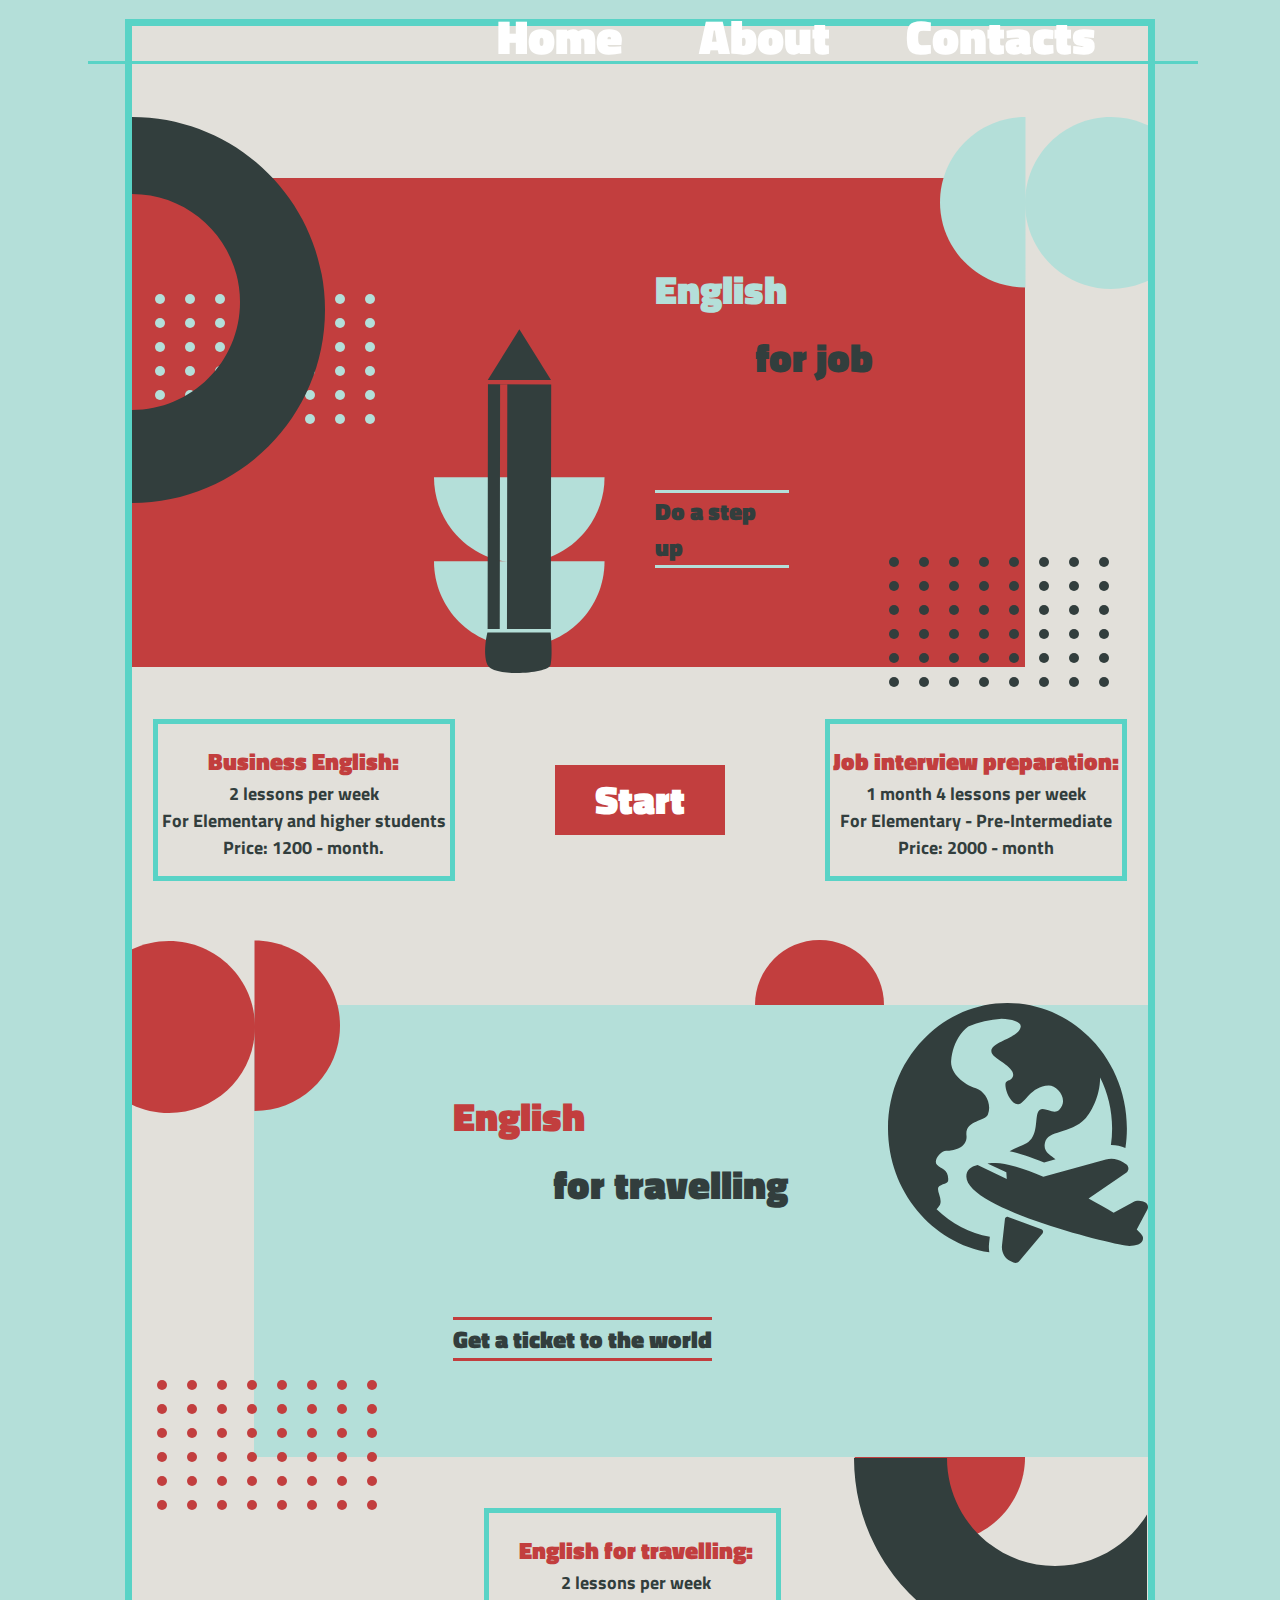
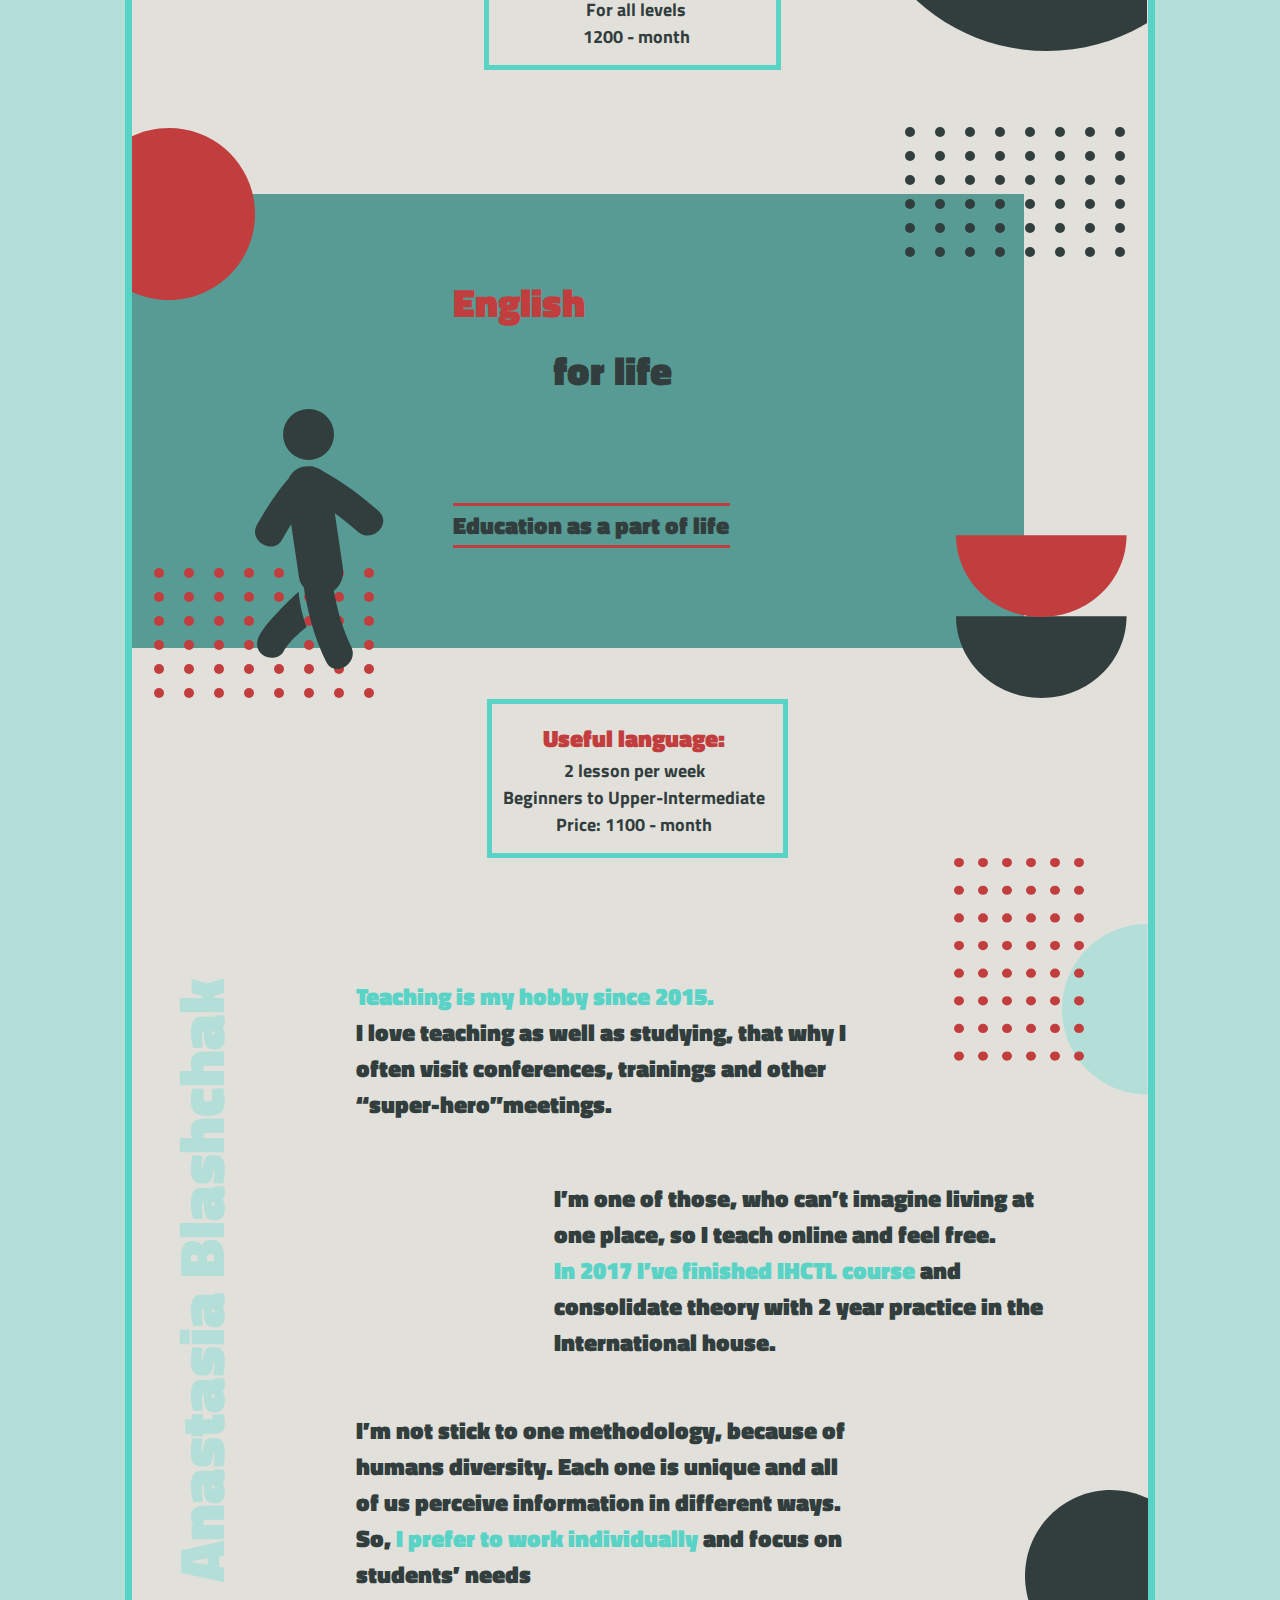
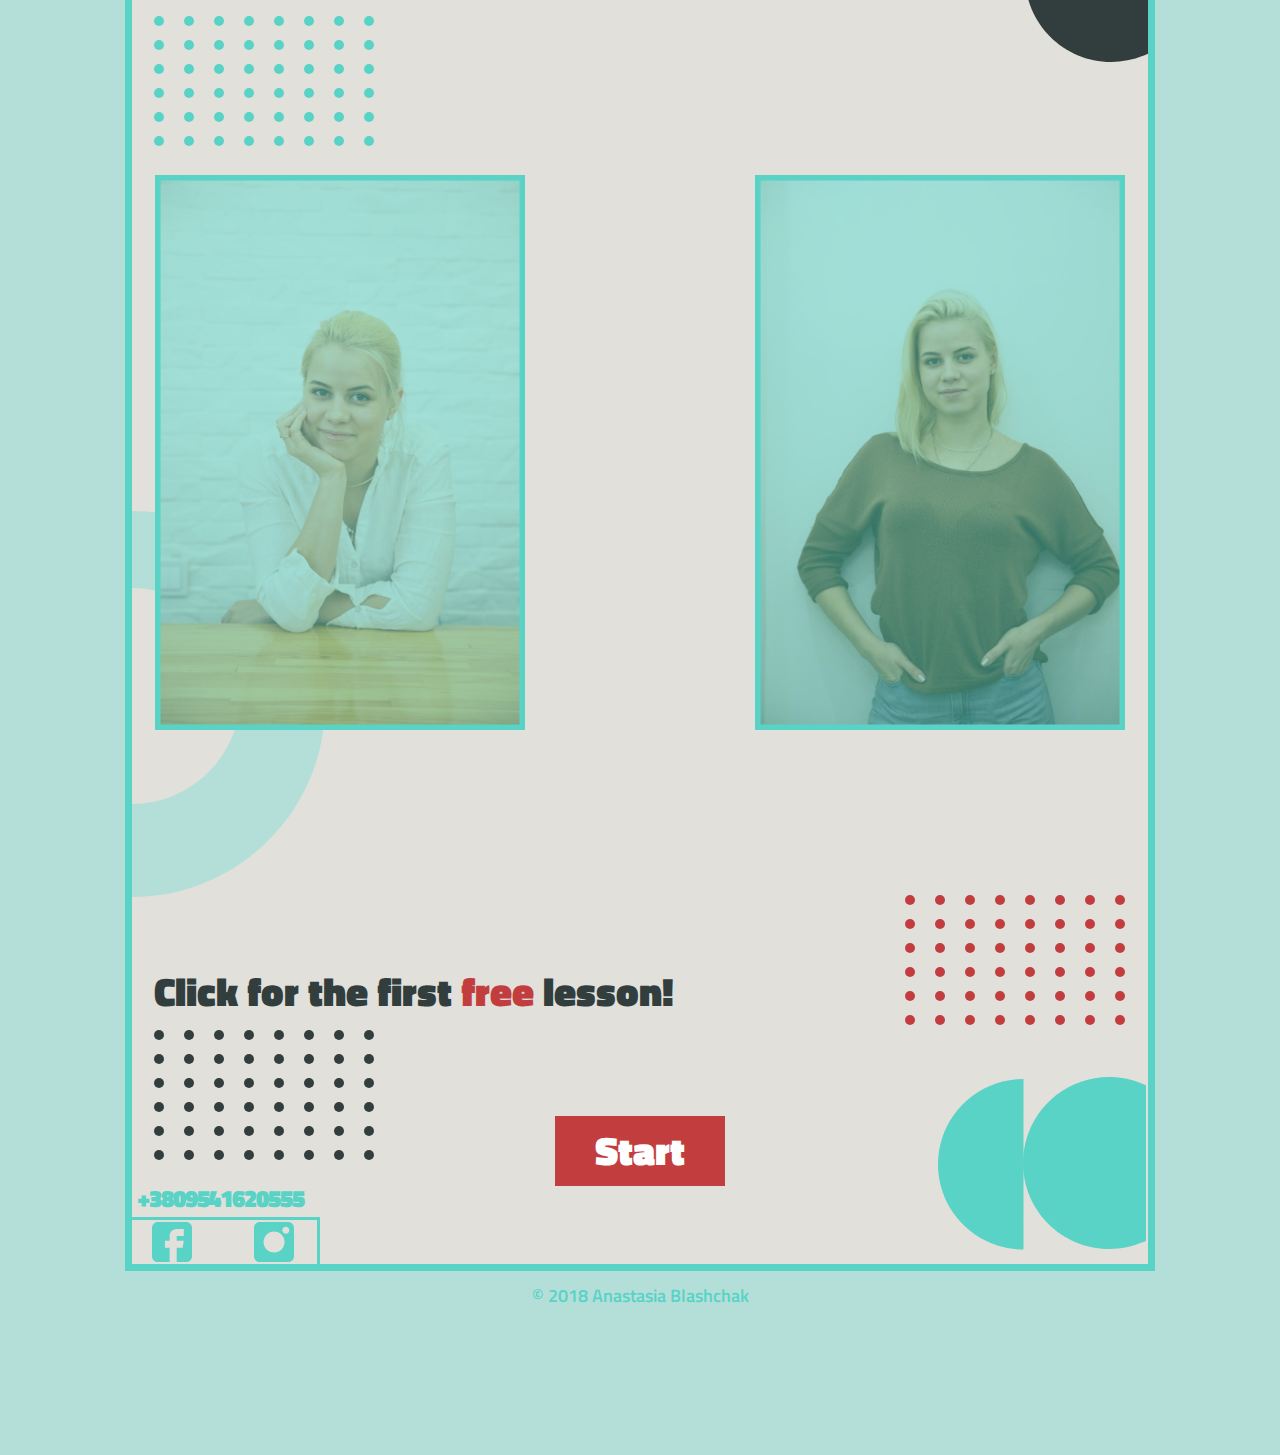
==== commit f8a23048: "added pop-up" ====
--- a/pages/about.html
+++ b/pages/about.html
@@ -23,10 +23,11 @@
           <ul class="ba-menu">
             <li><a href="../index.html">Home</a></li>
             <li><a href="about.html">About</a></li>
-            <li><a href="#">Contacts</a></li>
+            <li><a href="./contacts.html">Contacts</a></li>
           </ul>
           <div id="nav-icon"><span></span> <span></span> <span></span></div>
         </nav>
+      </div>
     </header>
     <div class="ba-subcontainer">
       <main>
@@ -72,7 +73,7 @@
             </div>
             <!-- /.ba-lesson__plans -->
 
-            <button>Start</button>
+            <a class="ba-button" href="javascript:PopUpShow()">Start</a>
 
             <div class="ba-lesson__plans">
               <h3>Job interview preparation:</h3>
@@ -120,7 +121,7 @@
               <use xlink:href="#half-circle" />
             </svg>
             <svg width="86" height="171" class="ba-for-travelling__quorter-circle">
-              <use xlink:href="#half-circle"/>
+              <use xlink:href="#half-circle" />
             </svg>
             <svg width="294" height="193" class="ba-for-travelling__big-half-circle">
               <use xlink:href="#big-half-circle" />
@@ -191,16 +192,21 @@
             <cite>Anastasia Blashchak</cite>
             <div class="ba-about__quote">
               <div>
-              <blockquote class="ba-about__speech">
-                <span>Teaching is my hobby since 2015.</span><br> I love teaching as well as studying, that why I often visit conferences, trainings and other “super-hero”meetings.
-              </blockquote>
-              <blockquote class="ba-about__speech ba-about__speech--right">
-                I’m one of those, who can’t imagine living at one place, so I teach online and feel free.<br> <span>In 2017 I’ve finished IHCTL course</span> and consolidate theory with 2 year practice in the International house.
-              </blockquote>
-              <blockquote class="ba-about__speech">
-                I’m not stick to one methodology, because of humans diversity. Each one is unique and all of us perceive information in different ways. So, <span>I prefer to work individually</span> and focus on students’ needs
-              </blockquote>
-            </div>
+                <blockquote class="ba-about__speech">
+                  <span>Teaching is my hobby since 2015.</span><br> I love teaching as well as studying, that why I
+                  often visit conferences, trainings and other “super-hero”meetings.
+                </blockquote>
+                <blockquote class="ba-about__speech ba-about__speech--right">
+                  I’m one of those, who can’t imagine living at one place, so I teach online and feel free.<br> <span>In
+                    2017 I’ve finished IHCTL course</span> and consolidate theory with 2 year practice in the
+                  International house.
+                </blockquote>
+                <blockquote class="ba-about__speech">
+                  I’m not stick to one methodology, because of humans diversity. Each one is unique and all of us
+                  perceive information in different ways. So, <span>I prefer to work individually</span> and focus on
+                  students’ needs
+                </blockquote>
+              </div>
             </div>
             <!-- /.ba-about__quote -->
             <svg width="86" height="171" class="ba-about__half-circle">
@@ -216,7 +222,7 @@
               <use xlink:href="#points" />
             </svg>
           </div>
-           <!-- /.ba-about -->
+          <!-- /.ba-about -->
 
           <div class="ba-photo">
             <svg width="193" height="386" class="ba-photo__big-circle">
@@ -227,39 +233,41 @@
             <div class="ba-photo__wall">
             </div>
           </div>
-           <!-- /.ba-photo -->
+          <!-- /.ba-photo -->
         </section>
 
         <section>
           <div class="ba-free-lesson">
             <p class="ba-free-lesson__main">Click for the first <span>free</span> lesson!</p>
             <div class="ba-free-lesson__start">
-              <button>Start</button>
+                <a class="ba-button" href="javascript:PopUpShow()">Start</a>
             </div>
             <!-- /.ba-free-lesson__start -->
             <p class="ba-free-lesson__number">+3809541620555</p>
             <div class="ba-free-lesson__socials">
               <a href="#"><svg width="40" height="40" viewBox="0 0 40 40" fill="none" xmlns="http://www.w3.org/2000/svg">
-                <path d="M34.1406 0H5.85938C2.62878 0 0 2.62878 0 5.85938V34.1406C0 37.3712 2.62878 40 5.85938 40H17.6562V25.8594H12.9688V18.8281H17.6562V14.0625C17.6562 10.1852 20.8102 7.03125 24.6875 7.03125H31.7969V14.0625H24.6875V18.8281H31.7969L30.625 25.8594H24.6875V40H34.1406C37.3712 40 40 37.3712 40 34.1406V5.85938C40 2.62878 37.3712 0 34.1406 0Z" fill="#59D3C6"/>
-                </svg>
-                </a>
-              <a href="#"><svg width="40" height="40" viewBox="0 0 40 40" fill="none" xmlns="http://www.w3.org/2000/svg">
-                <path d="M34.1406 0H5.85938C2.62878 0 0 2.62878 0 5.85938V34.1406C0 37.3712 2.62878 40 5.85938 40H34.1406C37.3712 40 40 37.3712 40 34.1406V5.85938C40 2.62878 37.3712 0 34.1406 0ZM20.0781 30.4688C14.2624 30.4688 9.53125 25.7376 9.53125 19.9219C9.53125 14.1061 14.2624 9.375 20.0781 9.375C25.8939 9.375 30.625 14.1061 30.625 19.9219C30.625 25.7376 25.8939 30.4688 20.0781 30.4688ZM31.7969 11.7188C29.8584 11.7188 28.2812 10.1416 28.2812 8.20312C28.2812 6.26465 29.8584 4.6875 31.7969 4.6875C33.7354 4.6875 35.3125 6.26465 35.3125 8.20312C35.3125 10.1416 33.7354 11.7188 31.7969 11.7188Z" fill="#59D3C6"/>
+                  <path d="M34.1406 0H5.85938C2.62878 0 0 2.62878 0 5.85938V34.1406C0 37.3712 2.62878 40 5.85938 40H17.6562V25.8594H12.9688V18.8281H17.6562V14.0625C17.6562 10.1852 20.8102 7.03125 24.6875 7.03125H31.7969V14.0625H24.6875V18.8281H31.7969L30.625 25.8594H24.6875V40H34.1406C37.3712 40 40 37.3712 40 34.1406V5.85938C40 2.62878 37.3712 0 34.1406 0Z"
+                    fill="#59D3C6" />
                 </svg>
               </a>
+              <a href="#"><svg width="40" height="40" viewBox="0 0 40 40" fill="none" xmlns="http://www.w3.org/2000/svg">
+                  <path d="M34.1406 0H5.85938C2.62878 0 0 2.62878 0 5.85938V34.1406C0 37.3712 2.62878 40 5.85938 40H34.1406C37.3712 40 40 37.3712 40 34.1406V5.85938C40 2.62878 37.3712 0 34.1406 0ZM20.0781 30.4688C14.2624 30.4688 9.53125 25.7376 9.53125 19.9219C9.53125 14.1061 14.2624 9.375 20.0781 9.375C25.8939 9.375 30.625 14.1061 30.625 19.9219C30.625 25.7376 25.8939 30.4688 20.0781 30.4688ZM31.7969 11.7188C29.8584 11.7188 28.2812 10.1416 28.2812 8.20312C28.2812 6.26465 29.8584 4.6875 31.7969 4.6875C33.7354 4.6875 35.3125 6.26465 35.3125 8.20312C35.3125 10.1416 33.7354 11.7188 31.7969 11.7188Z"
+                    fill="#59D3C6" />
+                </svg>
+              </a>
             </div>
             <!-- /.ba-free-lesson__socials -->
             <svg width="86" height="171" class="ba-free-lesson__half-circle">
-                <use xlink:href="#half-circle" />
+              <use xlink:href="#half-circle" />
             </svg>
             <svg width="220" height="130" class="ba-free-lesson__points-red">
-                <use xlink:href="#points" />
+              <use xlink:href="#points" />
             </svg>
             <svg width="220" height="130" class="ba-free-lesson__points">
-                  <use xlink:href="#points" />
+              <use xlink:href="#points" />
             </svg>
             <svg width="123" height="172" class="ba-free-lesson__middle-circle">
-                <use xlink:href="#middle-circle" />
+              <use xlink:href="#middle-circle" />
             </svg>
           </div>
           <!-- /.ba-free-lesson -->
@@ -271,6 +279,41 @@
     <footer>
       <p class="ba-copyrights">&copy; 2018 Anastasia Blashchak</p>
     </footer>
+
+    <div class="b-popup" id="popup">
+      <div class="b-popup-content">
+        <p>Leave your contacts <br>for<br><span>feedback</span></p>
+        <form action="#" class="ba-form ba-form--pop">
+          <div class="ba-form__input">
+            <input class="ba-form__input-field" type="text" id="name" />
+            <label class="ba-form__label" for="name">
+              <span class="ba-form__label-content">Name</span>
+            </label>
+          </div>
+          <div class="ba-form__input">
+            <input class="ba-form__input-field" type="tel" id="phone" required pattern="[0-9]{5,}" />
+            <label class="ba-form__label" for="phone">
+              <span class="ba-form__label-content">Phone number</span>
+            </label>
+          </div>
+          <div class="ba-form__input">
+            <input class="ba-form__input-field" type="email" id="mail" />
+            <label class="ba-form__label" for="mail">
+              <span class="ba-form__label-content">E-mail</span>
+            </label>
+          </div>
+          <button>Send</button>
+        </form>
+        <svg width="193" height="386" class="ba-about__circle-pop-up">
+            <use xlink:href="#big-circle" />
+        </svg>
+        <a href="javascript:PopUpHide()"><svg class="ba-about__exit-pop-up" width="26" height="35" viewBox="0 0 26 35" fill="none" xmlns="http://www.w3.org/2000/svg">
+          <line x1="24.2974" y1="33.2834" x2="2.59187" y2="0.866225" stroke="#3B4544" stroke-width="3"/>
+          <line y1="-1.5" x2="39" y2="-0.5" transform="matrix(0.577485 -0.816402 -0.816402 -0.577485 0.816406 32.4171)" stroke="#3B4544" stroke-width="3"/>
+          </svg>
+          </a>
+      </div>
+    </div>
   </div>
   <!-- /.ba-container -->
   <svg>
@@ -325,13 +368,9 @@
         <circle cx="215" cy="101" r="5" />
         <circle cx="215" cy="125" r="5" />
       </symbol>
-    </defs>
-    <defs>
       <symbol id="big-circle" viewBox="0 0 193 386">
-        <path fill-rule="evenodd" clip-rule="evenodd" d="M193 193C193 299.591 106.591 386 0 386V293C59.6467 293 108 244.647 108 185C108 125.353 59.6467 77 0 77V0C106.591 4.12323e-05 193 86.4091 193 193Z"/>
-      </symbol>
-    </defs>
-    <defs>
+        <path fill-rule="evenodd" clip-rule="evenodd" d="M193 193C193 299.591 106.591 386 0 386V293C59.6467 293 108 244.647 108 185C108 125.353 59.6467 77 0 77V0C106.591 4.12323e-05 193 86.4091 193 193Z" />
+      </symbol>
       <symbol id="pencil" viewBox="0 0 404 404">
         <path fill-rule="evenodd" clip-rule="evenodd" d="M287.536 148.31C287.536 195.531 249.36 233.81 202.268 233.81C155.175 233.81 117 195.531 117 148.31L287.536 148.31Z"
           fill="#B4DFD9" />
@@ -343,99 +382,105 @@
           fill="#323E3D" />
         <path d="M170.778 50.8889L202.371 0.311011L234.013 50.9462L170.778 50.8889Z" fill="#323E3D" />
       </symbol>
-    </defs>
-    <defs>
       <symbol id="middle-circle" viewBox="0 0 123 172">
-        <path fill-rule="evenodd" clip-rule="evenodd" d="M123 8.34407C111.793 2.99473 99.2462 0 86 0C38.5035 0 0 38.5035 0 86C0 133.496 38.5035 172 86 172C99.2462 172 111.793 169.005 123 163.656V8.34407Z"/>
-      </symbol>
-    </defs>
-    <defs>
+        <path fill-rule="evenodd" clip-rule="evenodd" d="M123 8.34407C111.793 2.99473 99.2462 0 86 0C38.5035 0 0 38.5035 0 86C0 133.496 38.5035 172 86 172C99.2462 172 111.793 169.005 123 163.656V8.34407Z" />
+      </symbol>
       <symbol id="half-circle" viewBox="0 0 86 171">
-        <path fill-rule="evenodd" clip-rule="evenodd" d="M85.5 1.52588e-05C38.2797 1.52588e-05 0 38.1758 0 85.2681C0 132.36 38.2796 170.536 85.5 170.536L85.5 1.52588e-05Z"/>
-      </symbol>
-    </defs>
-    <defs>
+        <path fill-rule="evenodd" clip-rule="evenodd" d="M85.5 1.52588e-05C38.2797 1.52588e-05 0 38.1758 0 85.2681C0 132.36 38.2796 170.536 85.5 170.536L85.5 1.52588e-05Z" />
+      </symbol>
       <symbol id="plane" viewBox="0 0 260 260">
         <path d="M0 125.394C0 188.076 44.0432 240.162 101.349 249.346C100.866 246.564 100.73 243.683 101.055 240.764C101.055 240.764 101.398 237.692 101.846 233.672C81.4998 230.033 63.1307 220.233 48.5712 206.139C49.4451 205.376 50.3155 204.386 51.1737 203.072C55.0406 197.149 49.9842 191.272 49.9842 186.093C49.9842 181.012 59.7414 181.43 60.0987 178.065C61.3316 166.412 53.2864 166.253 48.9973 161.751C44.7081 157.248 53.2367 147.012 58.7456 147.672C64.2918 148.294 79.9033 144.983 78.4767 132.445C76.7387 117.173 97.011 118.521 99.9139 111.393C104.146 101.003 97.1109 88.2589 87.9352 85.3636C74.9386 81.2629 62.1353 70.1327 63.1354 57.7427C64.2684 43.7102 70.319 31.0548 80.2843 23.5371C90.6546 19.1269 101.837 16.3997 113.536 15.7116C123.977 16.1451 133.157 18.581 132.738 23.5991C131.711 35.8963 98.3994 39.0904 103.989 50.5858C106.904 56.5783 128.776 65.0362 124.691 73.9547C122.034 79.7546 115.496 74.7838 117.937 85.9184C119.06 91.0417 123.339 100.668 129.921 101.289C136.65 101.949 142.254 83.2332 160.573 82.6195C169.232 82.3288 181.432 96.8032 171.073 107.072C164.8 113.291 153.028 99.5982 149.554 110.294C147.106 117.832 149.884 133.666 138.457 140.283C134.291 142.695 127.906 144.798 121.59 148.167C130.964 150.176 142.482 153.926 156.083 159.426L167.543 156.252C162.746 152.06 154.951 149.109 156.912 139.948C159.793 126.49 182.053 131.566 197.399 115.456C202.108 110.515 212.149 94.1064 212.108 74.3927C219.758 89.6458 224.112 106.992 224.112 125.395C224.112 131.059 223.7 136.625 222.908 142.061C223.089 142.057 223.267 142.024 223.448 142.024C228.28 142.024 233.02 143.09 237.413 145.106C238.383 138.681 238.901 132.102 238.901 125.395C238.901 56.2536 185.315 -1.52482e-05 119.451 -1.52482e-05C53.5859 -0.000907193 0 56.2527 0 125.394ZM89.6027 161.942L118.776 176.02L118.324 169.346L99.4245 160.39C102.12 160.188 104.913 160.111 107.702 160.111C118.144 160.111 135.786 165.66 155.299 173.79L217.88 156.462C223.728 154.842 229.955 155.84 235.077 159.218L238.154 161.247C241.158 163.228 241.19 167.813 238.214 169.84L200.595 195.46C209.582 200.285 218.108 205.185 225.624 209.864L244.928 199.136C248.081 197.384 251.809 197.176 255.12 198.568L256.948 199.337C259.672 200.482 260.814 203.884 259.374 206.569L248.74 226.402L248.735 226.401C252.747 230.024 255.034 233.029 255.034 235.109C255.034 241.333 247.738 242.888 241.306 242.888C229.836 242.888 78.3531 206.479 78.3531 173.493C78.3539 166.96 82.6099 163.693 89.6027 161.942ZM153.472 226.345L120.138 214.018C118.67 213.475 117.101 214.503 116.92 216.126L113.997 242.356C113.267 248.91 116.625 255.218 122.326 258L125.452 259.525C127.405 260.477 129.721 259.967 131.144 258.271L154.488 230.433C155.624 229.077 155.095 226.945 153.472 226.345Z"
           fill="#323E3D" />
       </symbol>
-    </defs>
-    <defs>
       <symbol id="big-half-circle" viewBox="0 0 294 193">
         <path fill-rule="evenodd" clip-rule="evenodd" d="M0 0C0 106.591 86.4091 193 193 193C229.681 193 263.972 182.767 293.174 165H293V56.5974C273.985 87.4408 239.893 108 201 108C141.353 108 93 59.6467 93 0H0Z"
           fill="#323E3D" />
       </symbol>
-    </defs>
-    <defs>
       <symbol id="small-circle" viewBox="0 0 129 65">
-          <path fill-rule="evenodd" clip-rule="evenodd" d="M129 65C129 29.1015 100.122 -1.52588e-05 64.5 -1.52588e-05C28.8776 -1.52588e-05 8.18303e-06 29.1015 0 65L129 65Z"/>          
-      </symbol>
-    </defs>
-    <defs>
+        <path fill-rule="evenodd" clip-rule="evenodd" d="M129 65C129 29.1015 100.122 -1.52588e-05 64.5 -1.52588e-05C28.8776 -1.52588e-05 8.18303e-06 29.1015 0 65L129 65Z" />
+      </symbol>
       <symbol id="person" viewBox="0 0 129 261">
-          <path d="M4.73489 225.681C0.71339 232.542 0.932426 241.005 7.82329 246.096C13.7197 250.441 24.2159 249.876 28.2462 243.012C36.5783 228.801 51.6874 218.098 51.6874 218.098C51.6874 218.098 46.1239 205.841 43.4911 182.873C43.4867 182.877 14.2148 209.503 4.73489 225.681Z" fill="#323E3D"/>
-          <path d="M123.588 102.066C106.49 86.8477 88.1481 73.193 68.0757 62.2106C65.916 60.5766 63.4453 59.2974 60.8387 58.4432C59.0952 57.7379 57.3823 57.3962 55.7352 57.348C52.9797 57.0326 50.2199 57.1727 47.6922 57.8518C41.0204 59.6391 36.517 63.7219 33.9543 68.9175C21.5875 83.3607 11.2578 99.0568 1.98815 115.642C-7.21574 132.096 18.0084 146.82 27.2036 130.379C30.0773 125.232 33.0387 120.159 36.1315 115.182C38.7993 133.161 41.4628 151.139 44.1219 169.113C44.6607 172.758 46.3955 175.895 48.818 178.444C52.6906 204.036 59.8005 229.282 71.0108 252.509C79.1896 269.462 104.366 254.642 96.2262 237.768C87.8502 220.416 82.2517 201.206 78.8041 181.83C86.3827 176.552 89.1294 167.046 87.7101 157.434C85.0729 139.684 82.4488 121.924 79.8116 104.169C87.7933 109.93 95.4946 116.107 102.92 122.717C116.969 135.18 137.694 114.604 123.588 102.066Z" fill="#323E3D"/>
-          <path d="M53.5404 50.8864C67.5923 50.8864 78.9837 39.4951 78.9837 25.4432C78.9837 11.3913 67.5923 0 53.5404 0C39.4885 0 28.0972 11.3913 28.0972 25.4432C28.0972 39.4951 39.4885 50.8864 53.5404 50.8864Z" fill="#323E3D"/>   
-      </symbol>
-    </defs>
-    <defs>
+        <path d="M4.73489 225.681C0.71339 232.542 0.932426 241.005 7.82329 246.096C13.7197 250.441 24.2159 249.876 28.2462 243.012C36.5783 228.801 51.6874 218.098 51.6874 218.098C51.6874 218.098 46.1239 205.841 43.4911 182.873C43.4867 182.877 14.2148 209.503 4.73489 225.681Z"
+          fill="#323E3D" />
+        <path d="M123.588 102.066C106.49 86.8477 88.1481 73.193 68.0757 62.2106C65.916 60.5766 63.4453 59.2974 60.8387 58.4432C59.0952 57.7379 57.3823 57.3962 55.7352 57.348C52.9797 57.0326 50.2199 57.1727 47.6922 57.8518C41.0204 59.6391 36.517 63.7219 33.9543 68.9175C21.5875 83.3607 11.2578 99.0568 1.98815 115.642C-7.21574 132.096 18.0084 146.82 27.2036 130.379C30.0773 125.232 33.0387 120.159 36.1315 115.182C38.7993 133.161 41.4628 151.139 44.1219 169.113C44.6607 172.758 46.3955 175.895 48.818 178.444C52.6906 204.036 59.8005 229.282 71.0108 252.509C79.1896 269.462 104.366 254.642 96.2262 237.768C87.8502 220.416 82.2517 201.206 78.8041 181.83C86.3827 176.552 89.1294 167.046 87.7101 157.434C85.0729 139.684 82.4488 121.924 79.8116 104.169C87.7933 109.93 95.4946 116.107 102.92 122.717C116.969 135.18 137.694 114.604 123.588 102.066Z"
+          fill="#323E3D" />
+        <path d="M53.5404 50.8864C67.5923 50.8864 78.9837 39.4951 78.9837 25.4432C78.9837 11.3913 67.5923 0 53.5404 0C39.4885 0 28.0972 11.3913 28.0972 25.4432C28.0972 39.4951 39.4885 50.8864 53.5404 50.8864Z"
+          fill="#323E3D" />
+      </symbol>
       <symbol id="half-circle-life" viewBox="0 0 171 82">
-          <path fill-rule="evenodd" clip-rule="evenodd" d="M170.536 0.283203C170.536 0.283213 170.536 0.283223 170.536 0.283234C170.536 45.4142 132.36 82 85.2681 82C38.1758 82 0 45.4142 0 0.283234C0 0.283223 0 0.283213 0 0.283203L170.536 0.283203Z"/>         
-      </symbol>
-    </defs>
-    <defs>
+        <path fill-rule="evenodd" clip-rule="evenodd" d="M170.536 0.283203C170.536 0.283213 170.536 0.283223 170.536 0.283234C170.536 45.4142 132.36 82 85.2681 82C38.1758 82 0 45.4142 0 0.283234C0 0.283223 0 0.283213 0 0.283203L170.536 0.283203Z" />
+      </symbol>
       <symbol id="points-about" viewBox="0 0 130 203">
-          <ellipse cx="5" cy="198.105" rx="4.60706" ry="5" transform="rotate(-90 5 198.105)" fill="#C23E3E"/>
-          <ellipse cx="29" cy="198.105" rx="4.60706" ry="5" transform="rotate(-90 29 198.105)" fill="#C23E3E"/>
-          <ellipse cx="53" cy="198.105" rx="4.60706" ry="5" transform="rotate(-90 53 198.105)" fill="#C23E3E"/>
-          <ellipse cx="77" cy="198.105" rx="4.60706" ry="5" transform="rotate(-90 77 198.105)" fill="#C23E3E"/>
-          <ellipse cx="101" cy="198.105" rx="4.60706" ry="5" transform="rotate(-90 101 198.105)" fill="#C23E3E"/>
-          <ellipse cx="125" cy="198.105" rx="4.60706" ry="5" transform="rotate(-90 125 198.105)" fill="#C23E3E"/>
-          <ellipse cx="5" cy="170.462" rx="4.60681" ry="5" transform="rotate(-90 5 170.462)" fill="#C23E3E"/>
-          <ellipse cx="29" cy="170.462" rx="4.60681" ry="5" transform="rotate(-90 29 170.462)" fill="#C23E3E"/>
-          <ellipse cx="53" cy="170.462" rx="4.60681" ry="5" transform="rotate(-90 53 170.462)" fill="#C23E3E"/>
-          <ellipse cx="77" cy="170.462" rx="4.60681" ry="5" transform="rotate(-90 77 170.462)" fill="#C23E3E"/>
-          <ellipse cx="101" cy="170.462" rx="4.60681" ry="5" transform="rotate(-90 101 170.462)" fill="#C23E3E"/>
-          <ellipse cx="125" cy="170.462" rx="4.60681" ry="5" transform="rotate(-90 125 170.462)" fill="#C23E3E"/>
-          <ellipse cx="5" cy="142.82" rx="4.6073" ry="5" transform="rotate(-90 5 142.82)" fill="#C23E3E"/>
-          <ellipse cx="29" cy="142.82" rx="4.6073" ry="5" transform="rotate(-90 29 142.82)" fill="#C23E3E"/>
-          <ellipse cx="53" cy="142.82" rx="4.6073" ry="5" transform="rotate(-90 53 142.82)" fill="#C23E3E"/>
-          <ellipse cx="77" cy="142.82" rx="4.6073" ry="5" transform="rotate(-90 77 142.82)" fill="#C23E3E"/>
-          <ellipse cx="101" cy="142.82" rx="4.6073" ry="5" transform="rotate(-90 101 142.82)" fill="#C23E3E"/>
-          <ellipse cx="125" cy="142.82" rx="4.6073" ry="5" transform="rotate(-90 125 142.82)" fill="#C23E3E"/>
-          <ellipse cx="5" cy="115.177" rx="4.60693" ry="5" transform="rotate(-90 5 115.177)" fill="#C23E3E"/>
-          <ellipse cx="29" cy="115.177" rx="4.60693" ry="5" transform="rotate(-90 29 115.177)" fill="#C23E3E"/>
-          <ellipse cx="53" cy="115.177" rx="4.60693" ry="5" transform="rotate(-90 53 115.177)" fill="#C23E3E"/>
-          <ellipse cx="77" cy="115.177" rx="4.60693" ry="5" transform="rotate(-90 77 115.177)" fill="#C23E3E"/>
-          <ellipse cx="101" cy="115.177" rx="4.60693" ry="5" transform="rotate(-90 101 115.177)" fill="#C23E3E"/>
-          <ellipse cx="125" cy="115.177" rx="4.60693" ry="5" transform="rotate(-90 125 115.177)" fill="#C23E3E"/>
-          <ellipse cx="5" cy="87.5345" rx="4.60706" ry="5" transform="rotate(-90 5 87.5345)" fill="#C23E3E"/>
-          <ellipse cx="29" cy="87.5345" rx="4.60706" ry="5" transform="rotate(-90 29 87.5345)" fill="#C23E3E"/>
-          <ellipse cx="53" cy="87.5345" rx="4.60706" ry="5" transform="rotate(-90 53 87.5345)" fill="#C23E3E"/>
-          <ellipse cx="77" cy="87.5345" rx="4.60706" ry="5" transform="rotate(-90 77 87.5345)" fill="#C23E3E"/>
-          <ellipse cx="101" cy="87.5345" rx="4.60706" ry="5" transform="rotate(-90 101 87.5345)" fill="#C23E3E"/>
-          <ellipse cx="125" cy="87.5345" rx="4.60706" ry="5" transform="rotate(-90 125 87.5345)" fill="#C23E3E"/>
-          <ellipse cx="5" cy="59.8921" rx="4.60718" ry="5" transform="rotate(-90 5 59.8921)" fill="#C23E3E"/>
-          <ellipse cx="29" cy="59.8921" rx="4.60718" ry="5" transform="rotate(-90 29 59.8921)" fill="#C23E3E"/>
-          <ellipse cx="53" cy="59.8921" rx="4.60718" ry="5" transform="rotate(-90 53 59.8921)" fill="#C23E3E"/>
-          <ellipse cx="77" cy="59.8921" rx="4.60718" ry="5" transform="rotate(-90 77 59.8921)" fill="#C23E3E"/>
-          <ellipse cx="101" cy="59.8921" rx="4.60718" ry="5" transform="rotate(-90 101 59.8921)" fill="#C23E3E"/>
-          <ellipse cx="125" cy="59.8921" rx="4.60718" ry="5" transform="rotate(-90 125 59.8921)" fill="#C23E3E"/>
-          <ellipse cx="5" cy="32.2498" rx="4.60693" ry="5" transform="rotate(-90 5 32.2498)" fill="#C23E3E"/>
-          <ellipse cx="29" cy="32.2498" rx="4.60693" ry="5" transform="rotate(-90 29 32.2498)" fill="#C23E3E"/>
-          <ellipse cx="53" cy="32.2498" rx="4.60693" ry="5" transform="rotate(-90 53 32.2498)" fill="#C23E3E"/>
-          <ellipse cx="77" cy="32.2498" rx="4.60693" ry="5" transform="rotate(-90 77 32.2498)" fill="#C23E3E"/>
-          <ellipse cx="101" cy="32.2498" rx="4.60693" ry="5" transform="rotate(-90 101 32.2498)" fill="#C23E3E"/>
-          <ellipse cx="125" cy="32.2498" rx="4.60693" ry="5" transform="rotate(-90 125 32.2498)" fill="#C23E3E"/>
-          <ellipse cx="5" cy="4.60718" rx="4.60718" ry="5" transform="rotate(-90 5 4.60718)" fill="#C23E3E"/>
-          <ellipse cx="29" cy="4.60718" rx="4.60718" ry="5" transform="rotate(-90 29 4.60718)" fill="#C23E3E"/>
-          <ellipse cx="53" cy="4.60718" rx="4.60718" ry="5" transform="rotate(-90 53 4.60718)" fill="#C23E3E"/>
-          <ellipse cx="77" cy="4.60718" rx="4.60718" ry="5" transform="rotate(-90 77 4.60718)" fill="#C23E3E"/>
-          <ellipse cx="101" cy="4.60718" rx="4.60718" ry="5" transform="rotate(-90 101 4.60718)" fill="#C23E3E"/>
-          <ellipse cx="125" cy="4.60718" rx="4.60718" ry="5" transform="rotate(-90 125 4.60718)" fill="#C23E3E"/>      
+        <ellipse cx="5" cy="198.105" rx="4.60706" ry="5" transform="rotate(-90 5 198.105)" fill="#C23E3E" />
+        <ellipse cx="29" cy="198.105" rx="4.60706" ry="5" transform="rotate(-90 29 198.105)" fill="#C23E3E" />
+        <ellipse cx="53" cy="198.105" rx="4.60706" ry="5" transform="rotate(-90 53 198.105)" fill="#C23E3E" />
+        <ellipse cx="77" cy="198.105" rx="4.60706" ry="5" transform="rotate(-90 77 198.105)" fill="#C23E3E" />
+        <ellipse cx="101" cy="198.105" rx="4.60706" ry="5" transform="rotate(-90 101 198.105)" fill="#C23E3E" />
+        <ellipse cx="125" cy="198.105" rx="4.60706" ry="5" transform="rotate(-90 125 198.105)" fill="#C23E3E" />
+        <ellipse cx="5" cy="170.462" rx="4.60681" ry="5" transform="rotate(-90 5 170.462)" fill="#C23E3E" />
+        <ellipse cx="29" cy="170.462" rx="4.60681" ry="5" transform="rotate(-90 29 170.462)" fill="#C23E3E" />
+        <ellipse cx="53" cy="170.462" rx="4.60681" ry="5" transform="rotate(-90 53 170.462)" fill="#C23E3E" />
+        <ellipse cx="77" cy="170.462" rx="4.60681" ry="5" transform="rotate(-90 77 170.462)" fill="#C23E3E" />
+        <ellipse cx="101" cy="170.462" rx="4.60681" ry="5" transform="rotate(-90 101 170.462)" fill="#C23E3E" />
+        <ellipse cx="125" cy="170.462" rx="4.60681" ry="5" transform="rotate(-90 125 170.462)" fill="#C23E3E" />
+        <ellipse cx="5" cy="142.82" rx="4.6073" ry="5" transform="rotate(-90 5 142.82)" fill="#C23E3E" />
+        <ellipse cx="29" cy="142.82" rx="4.6073" ry="5" transform="rotate(-90 29 142.82)" fill="#C23E3E" />
+        <ellipse cx="53" cy="142.82" rx="4.6073" ry="5" transform="rotate(-90 53 142.82)" fill="#C23E3E" />
+        <ellipse cx="77" cy="142.82" rx="4.6073" ry="5" transform="rotate(-90 77 142.82)" fill="#C23E3E" />
+        <ellipse cx="101" cy="142.82" rx="4.6073" ry="5" transform="rotate(-90 101 142.82)" fill="#C23E3E" />
+        <ellipse cx="125" cy="142.82" rx="4.6073" ry="5" transform="rotate(-90 125 142.82)" fill="#C23E3E" />
+        <ellipse cx="5" cy="115.177" rx="4.60693" ry="5" transform="rotate(-90 5 115.177)" fill="#C23E3E" />
+        <ellipse cx="29" cy="115.177" rx="4.60693" ry="5" transform="rotate(-90 29 115.177)" fill="#C23E3E" />
+        <ellipse cx="53" cy="115.177" rx="4.60693" ry="5" transform="rotate(-90 53 115.177)" fill="#C23E3E" />
+        <ellipse cx="77" cy="115.177" rx="4.60693" ry="5" transform="rotate(-90 77 115.177)" fill="#C23E3E" />
+        <ellipse cx="101" cy="115.177" rx="4.60693" ry="5" transform="rotate(-90 101 115.177)" fill="#C23E3E" />
+        <ellipse cx="125" cy="115.177" rx="4.60693" ry="5" transform="rotate(-90 125 115.177)" fill="#C23E3E" />
+        <ellipse cx="5" cy="87.5345" rx="4.60706" ry="5" transform="rotate(-90 5 87.5345)" fill="#C23E3E" />
+        <ellipse cx="29" cy="87.5345" rx="4.60706" ry="5" transform="rotate(-90 29 87.5345)" fill="#C23E3E" />
+        <ellipse cx="53" cy="87.5345" rx="4.60706" ry="5" transform="rotate(-90 53 87.5345)" fill="#C23E3E" />
+        <ellipse cx="77" cy="87.5345" rx="4.60706" ry="5" transform="rotate(-90 77 87.5345)" fill="#C23E3E" />
+        <ellipse cx="101" cy="87.5345" rx="4.60706" ry="5" transform="rotate(-90 101 87.5345)" fill="#C23E3E" />
+        <ellipse cx="125" cy="87.5345" rx="4.60706" ry="5" transform="rotate(-90 125 87.5345)" fill="#C23E3E" />
+        <ellipse cx="5" cy="59.8921" rx="4.60718" ry="5" transform="rotate(-90 5 59.8921)" fill="#C23E3E" />
+        <ellipse cx="29" cy="59.8921" rx="4.60718" ry="5" transform="rotate(-90 29 59.8921)" fill="#C23E3E" />
+        <ellipse cx="53" cy="59.8921" rx="4.60718" ry="5" transform="rotate(-90 53 59.8921)" fill="#C23E3E" />
+        <ellipse cx="77" cy="59.8921" rx="4.60718" ry="5" transform="rotate(-90 77 59.8921)" fill="#C23E3E" />
+        <ellipse cx="101" cy="59.8921" rx="4.60718" ry="5" transform="rotate(-90 101 59.8921)" fill="#C23E3E" />
+        <ellipse cx="125" cy="59.8921" rx="4.60718" ry="5" transform="rotate(-90 125 59.8921)" fill="#C23E3E" />
+        <ellipse cx="5" cy="32.2498" rx="4.60693" ry="5" transform="rotate(-90 5 32.2498)" fill="#C23E3E" />
+        <ellipse cx="29" cy="32.2498" rx="4.60693" ry="5" transform="rotate(-90 29 32.2498)" fill="#C23E3E" />
+        <ellipse cx="53" cy="32.2498" rx="4.60693" ry="5" transform="rotate(-90 53 32.2498)" fill="#C23E3E" />
+        <ellipse cx="77" cy="32.2498" rx="4.60693" ry="5" transform="rotate(-90 77 32.2498)" fill="#C23E3E" />
+        <ellipse cx="101" cy="32.2498" rx="4.60693" ry="5" transform="rotate(-90 101 32.2498)" fill="#C23E3E" />
+        <ellipse cx="125" cy="32.2498" rx="4.60693" ry="5" transform="rotate(-90 125 32.2498)" fill="#C23E3E" />
+        <ellipse cx="5" cy="4.60718" rx="4.60718" ry="5" transform="rotate(-90 5 4.60718)" fill="#C23E3E" />
+        <ellipse cx="29" cy="4.60718" rx="4.60718" ry="5" transform="rotate(-90 29 4.60718)" fill="#C23E3E" />
+        <ellipse cx="53" cy="4.60718" rx="4.60718" ry="5" transform="rotate(-90 53 4.60718)" fill="#C23E3E" />
+        <ellipse cx="77" cy="4.60718" rx="4.60718" ry="5" transform="rotate(-90 77 4.60718)" fill="#C23E3E" />
+        <ellipse cx="101" cy="4.60718" rx="4.60718" ry="5" transform="rotate(-90 101 4.60718)" fill="#C23E3E" />
+        <ellipse cx="125" cy="4.60718" rx="4.60718" ry="5" transform="rotate(-90 125 4.60718)" fill="#C23E3E" />
       </symbol>
     </defs>
   </svg>
+
+  <script src="../js/jquery-3.3.1.min.js"></script>
+  <script>
+      $(document).ready(function(){
+          //Скрыть PopUp при загрузке страницы    
+          PopUpHide();
+          $(".ba-subcontainer").css('filter','blur(0px)');
+      });
+      //Функция отображения PopUp
+      function PopUpShow(){
+          $("#popup").show();
+          $(".ba-subcontainer").css('filter','blur(8px)');
+      }
+      //Функция скрытия PopUp
+      function PopUpHide(){
+          $("#popup").hide();
+          $(".ba-subcontainer").css('filter','blur(0px)');
+      }
+  </script>
 </body>
 
 </html>--- a/css/style.css
+++ b/css/style.css
@@ -588,6 +588,7 @@
 input[type="submit"],
 input[type="button"],
 button {
+  text-decoration: none;
   -webkit-transition: color .3s ease-in, border-color .3s ease-in, background-color .3s ease-in, opacity .3s ease-in;
   -o-transition: color .3s ease-in, border-color .3s ease-in, background-color .3s ease-in, opacity .3s ease-in;
   transition: color .3s ease-in, border-color .3s ease-in, background-color .3s ease-in, opacity .3s ease-in;
@@ -627,16 +628,6 @@
   -webkit-transition: color .3s ease-in, border-color .3s ease-in, background-color .3s ease-in, opacity .3s ease-in;
   -o-transition: color .3s ease-in, border-color .3s ease-in, background-color .3s ease-in, opacity .3s ease-in;
   transition: color .3s ease-in, border-color .3s ease-in, background-color .3s ease-in, opacity .3s ease-in;
-}
-
-input[type="text"]:focus,
-input[type="email"]:focus,
-input[type="password"]:focus,
-input[type="number"]:focus,
-input[type="tel"]:focus,
-textarea:focus,
-select:focus {
-  background: white;
 }
 
 /*Navigation*/
@@ -654,6 +645,7 @@
   top: 13px;
   right: 6.4%;
   width: 86.7%;
+  z-index: 5;
 }
 
 .ba-header-bar:after {
@@ -664,6 +656,7 @@
   background: #59D3C6;
   position: absolute;
   bottom: 0;
+  z-index: 5;
 }
 
 .ba-nav {
@@ -779,16 +772,6 @@
   left: 0;
 }
 
-.ba-home__contacts .ba-home-socials {
-  width: 100%;
-  border-bottom: 1px solid #59D3C6;
-  padding: 3px 0 3px 24px;
-}
-
-.ba-home__contacts .ba-home-socials__inst {
-  margin-right: 24px;
-}
-
 .ba-home__welcome {
   text-align: center;
   color: #323E3D;
@@ -869,7 +852,7 @@
 }
 
 .full-height {
-  height: 83.7vh;
+  height: 90vh;
 }
 
 .ba-empty {
@@ -1423,4 +1406,274 @@
   margin-top: 16px;
 }
 
+/*CONTACTS*/
+.ba-contacts {
+  background: #B4DFD9;
+  position: relative;
+  color: #323E3D;
+  padding: 72px 50px 50px 13px;
+}
+
+.ba-contacts__social {
+  position: absolute;
+  bottom: 0;
+  left: 0;
+}
+
+.ba-contacts__main {
+  display: -webkit-box;
+  display: -ms-flexbox;
+  display: flex;
+  -webkit-box-pack: justify;
+  -ms-flex-pack: justify;
+  justify-content: space-between;
+}
+
+.ba-contacts__main p {
+  font-size: 48px;
+  font-weight: 900;
+  width: 44%;
+  line-height: 1.5;
+  padding: 10px 46px 10px 10px;
+}
+
+.ba-contacts__main p span {
+  color: #C23E3E;
+}
+
+.ba-contacts__big-circle {
+  fill: #59D3C6;
+  right: 0;
+  top: 17.5%;
+}
+
+.ba-contacts__points {
+  fill: #323E3D;
+  -webkit-transform: rotate(90deg);
+  -ms-transform: rotate(90deg);
+  transform: rotate(90deg);
+  bottom: 13.7%;
+  left: 30%;
+}
+
+.ba-form {
+  width: 56%;
+  margin-left: 79px;
+  padding: 32px 72px 50px 50px;
+  display: -webkit-box;
+  display: -ms-flexbox;
+  display: flex;
+  -ms-flex-wrap: wrap;
+  flex-wrap: wrap;
+  -webkit-box-pack: center;
+  -ms-flex-pack: center;
+  justify-content: center;
+  z-index: 1;
+}
+
+.ba-form button {
+  margin-top: 72px;
+  margin-bottom: 50px;
+}
+
+.ba-form__input {
+  position: relative;
+  width: calc(100% - 2em);
+  vertical-align: top;
+  overflow: hidden;
+  border-bottom: 1px solid #323E3D;
+  width: 100%;
+}
+
+.ba-form__input + .ba-form__input {
+  margin-top: 62px;
+}
+
+.ba-form__input-field {
+  position: relative;
+  display: block;
+  padding: 15px 10px 5px;
+  border: none;
+  border-radius: 0;
+  -webkit-appearance: none;
+  /* for box shadows to show on iOS */
+  width: 100%;
+  background: transparent;
+  color: #595F6E;
+}
+
+.ba-form__input-field:focus {
+  outline: none;
+}
+
+.ba-form__label {
+  display: inline-block;
+  padding: 0 1em;
+  width: 40%;
+  font-weight: bold;
+  font-size: 18px;
+  -webkit-font-smoothing: antialiased;
+  -moz-osx-font-smoothing: grayscale;
+  -webkit-touch-callout: none;
+  -webkit-user-select: none;
+  -khtml-user-select: none;
+  -moz-user-select: none;
+  -ms-user-select: none;
+  user-select: none;
+  position: absolute;
+  bottom: 0;
+  left: 0;
+  padding: 0 0.25em;
+  width: 100%;
+  height: calc(100% - 1em);
+  text-align: left;
+  pointer-events: none;
+}
+
+.ba-form__label-content {
+  position: absolute;
+  display: block;
+  padding: 15px 4px;
+  width: 100%;
+}
+
+.ba-form__label::before,
+.ba-form__label::after {
+  content: '';
+  position: absolute;
+  top: 0;
+  left: 0;
+  width: 100%;
+  height: calc(100% - 10px);
+}
+
+.ba-form__label::after {
+  margin-top: 11px;
+  border-bottom: 3px solid #323E3D;
+  -webkit-transform: translate3d(-100%, 0, 0);
+  transform: translate3d(-100%, 0, 0);
+  -webkit-transition: -webkit-transform 0.3s;
+  transition: -webkit-transform 0.3s;
+  -o-transition: transform 0.3s;
+  transition: transform 0.3s;
+  transition: transform 0.3s, -webkit-transform 0.3s;
+}
+
+.ba-form__input-field:focus + .ba-form__label::after,
+.input--filled .ba-form__label::after {
+  -webkit-transform: translate3d(0, 0, 0);
+  transform: translate3d(0, 0, 0);
+}
+
+.ba-form__input-field:focus + .ba-form__label .ba-form__label-content,
+.input--filled .ba-form__label-content {
+  -webkit-animation: anim-1 0.3s forwards;
+  animation: anim-1 0.35s forwards;
+}
+
+@-webkit-keyframes anim-1 {
+  50% {
+    opacity: 0;
+    -webkit-transform: translate3d(1em, 0, 0);
+    transform: translate3d(1em, 0, 0);
+  }
+  51% {
+    opacity: 0;
+    -webkit-transform: translate3d(-1em, -40%, 0);
+    transform: translate3d(-1em, -40%, 0);
+  }
+  100% {
+    opacity: 1;
+    -webkit-transform: translate3d(0, -40%, 0);
+    transform: translate3d(0, -40%, 0);
+  }
+}
+
+@keyframes anim-1 {
+  50% {
+    opacity: 0;
+    -webkit-transform: translate3d(1em, 0, 0);
+    transform: translate3d(1em, 0, 0);
+  }
+  51% {
+    opacity: 0;
+    -webkit-transform: translate3d(-1em, -40%, 0);
+    transform: translate3d(-1em, -75%, 0);
+  }
+  100% {
+    opacity: 1;
+    -webkit-transform: translate3d(0, -40%, 0);
+    transform: translate3d(0, -75%, 0);
+  }
+}
+
+.ba-full-width-socials {
+  width: 100%;
+  border-bottom: 1px solid #59D3C6;
+  padding: 3px 0 3px 24px;
+}
+
+.ba-full-width-socials__inst {
+  margin-right: 24px;
+}
+
+.b-popup {
+  width: 100%;
+  min-height: 100vh;
+  overflow: hidden;
+  position: fixed;
+  top: 0px;
+  left: 0px;
+  z-index: 5;
+}
+
+.b-popup-content {
+  position: relative;
+}
+
+.b-popup-content .ba-about__circle-pop-up {
+  left: 0;
+  bottom: 0;
+  fill: #59D3C6;
+}
+
+.b-popup-content .ba-about__exit-pop-up {
+  top: 3%;
+  right: 3%;
+}
+
+.b-popup-content .ba-about__exit-pop-up:hover {
+  opacity: 0.5;
+}
+
+.b-popup-content p {
+  text-align: center;
+  color: #323E3D;
+  margin: 11px 0 0 5px;
+  line-height: 1.48;
+}
+
+.b-popup-content p span {
+  color: #C23E3E;
+}
+
+.b-popup .b-popup-content {
+  margin: 5px auto 5px auto;
+  width: 570px;
+  height: 620px;
+  padding: 10px;
+  background-color: #B4DFD9;
+  border: 7px solid #59D3C6;
+  -webkit-box-shadow: 0px 0px 10px #000;
+  box-shadow: 0px 0px 10px #000;
+}
+
+.ba-form--pop {
+  width: 91%;
+  margin-left: 35px;
+  padding-top: 3px;
+  position: relative;
+  z-index: 1;
+}
+
 /*# sourceMappingURL=style.css.map */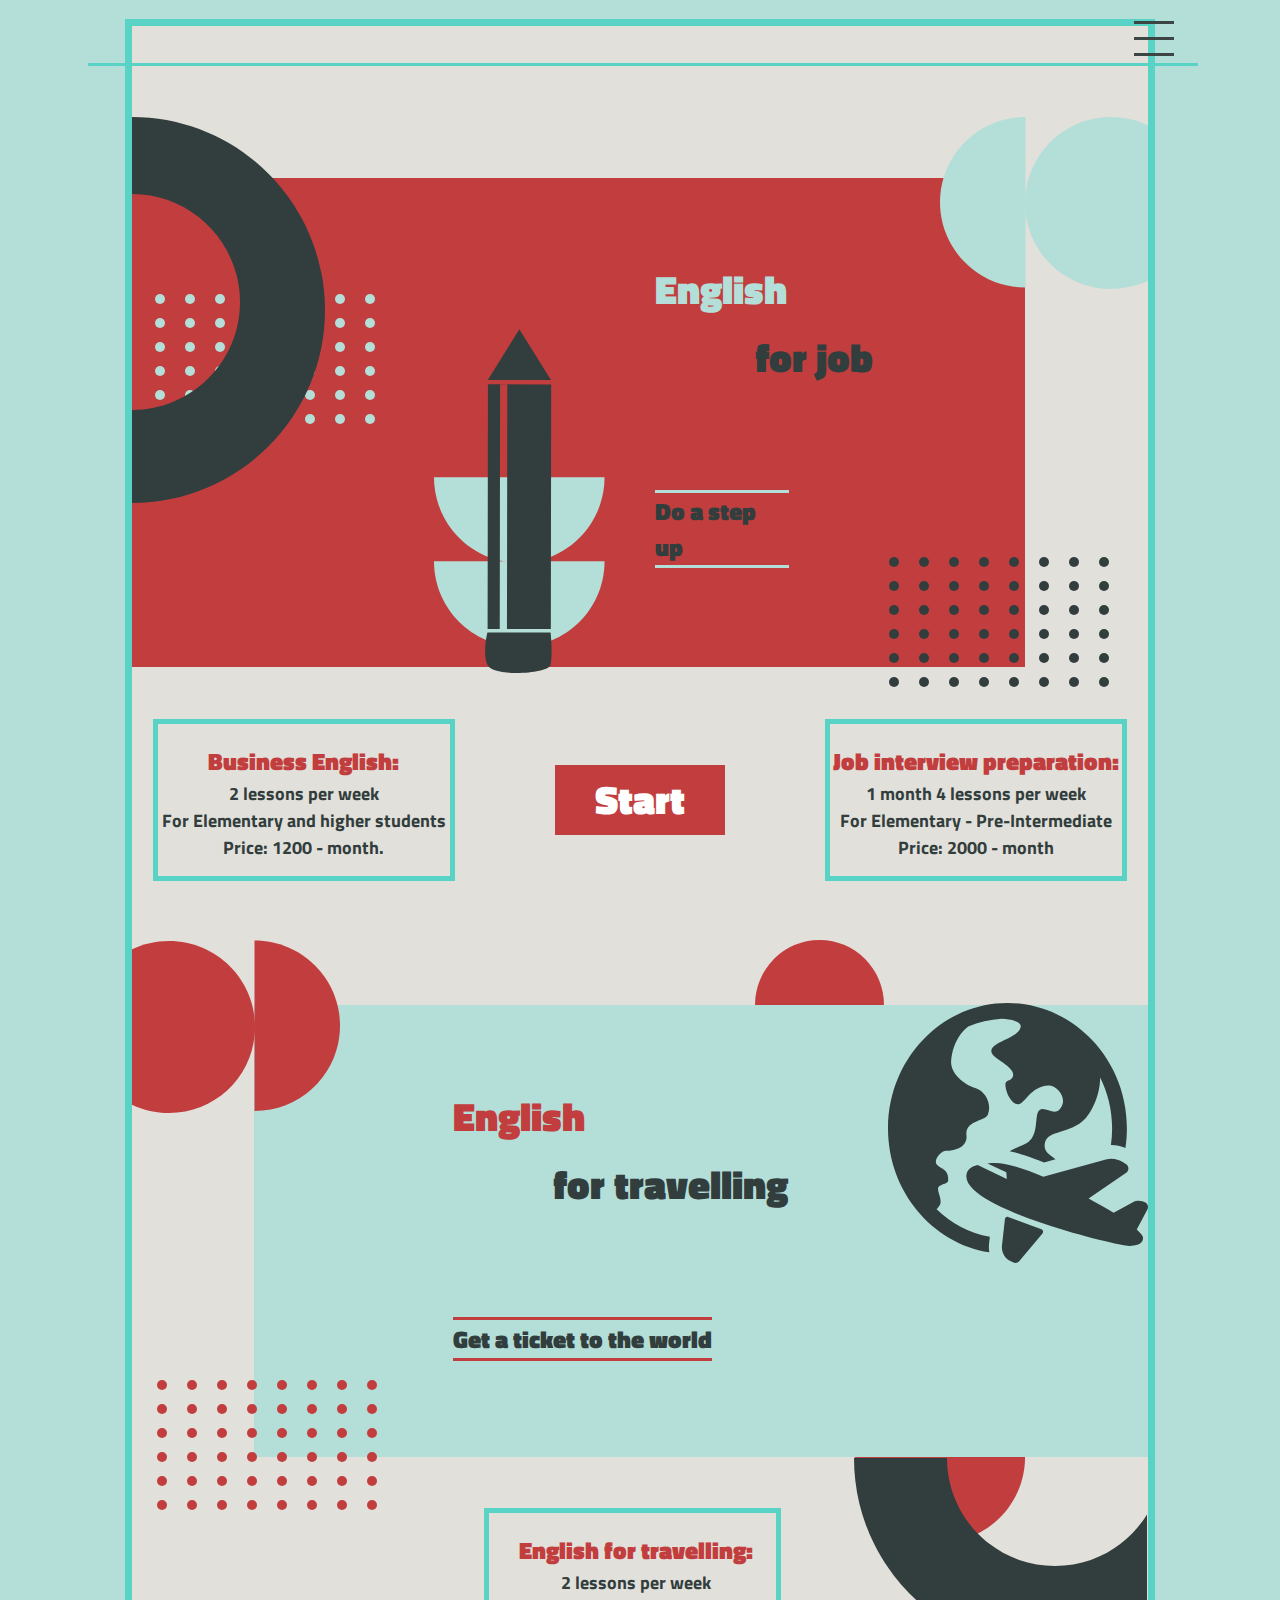
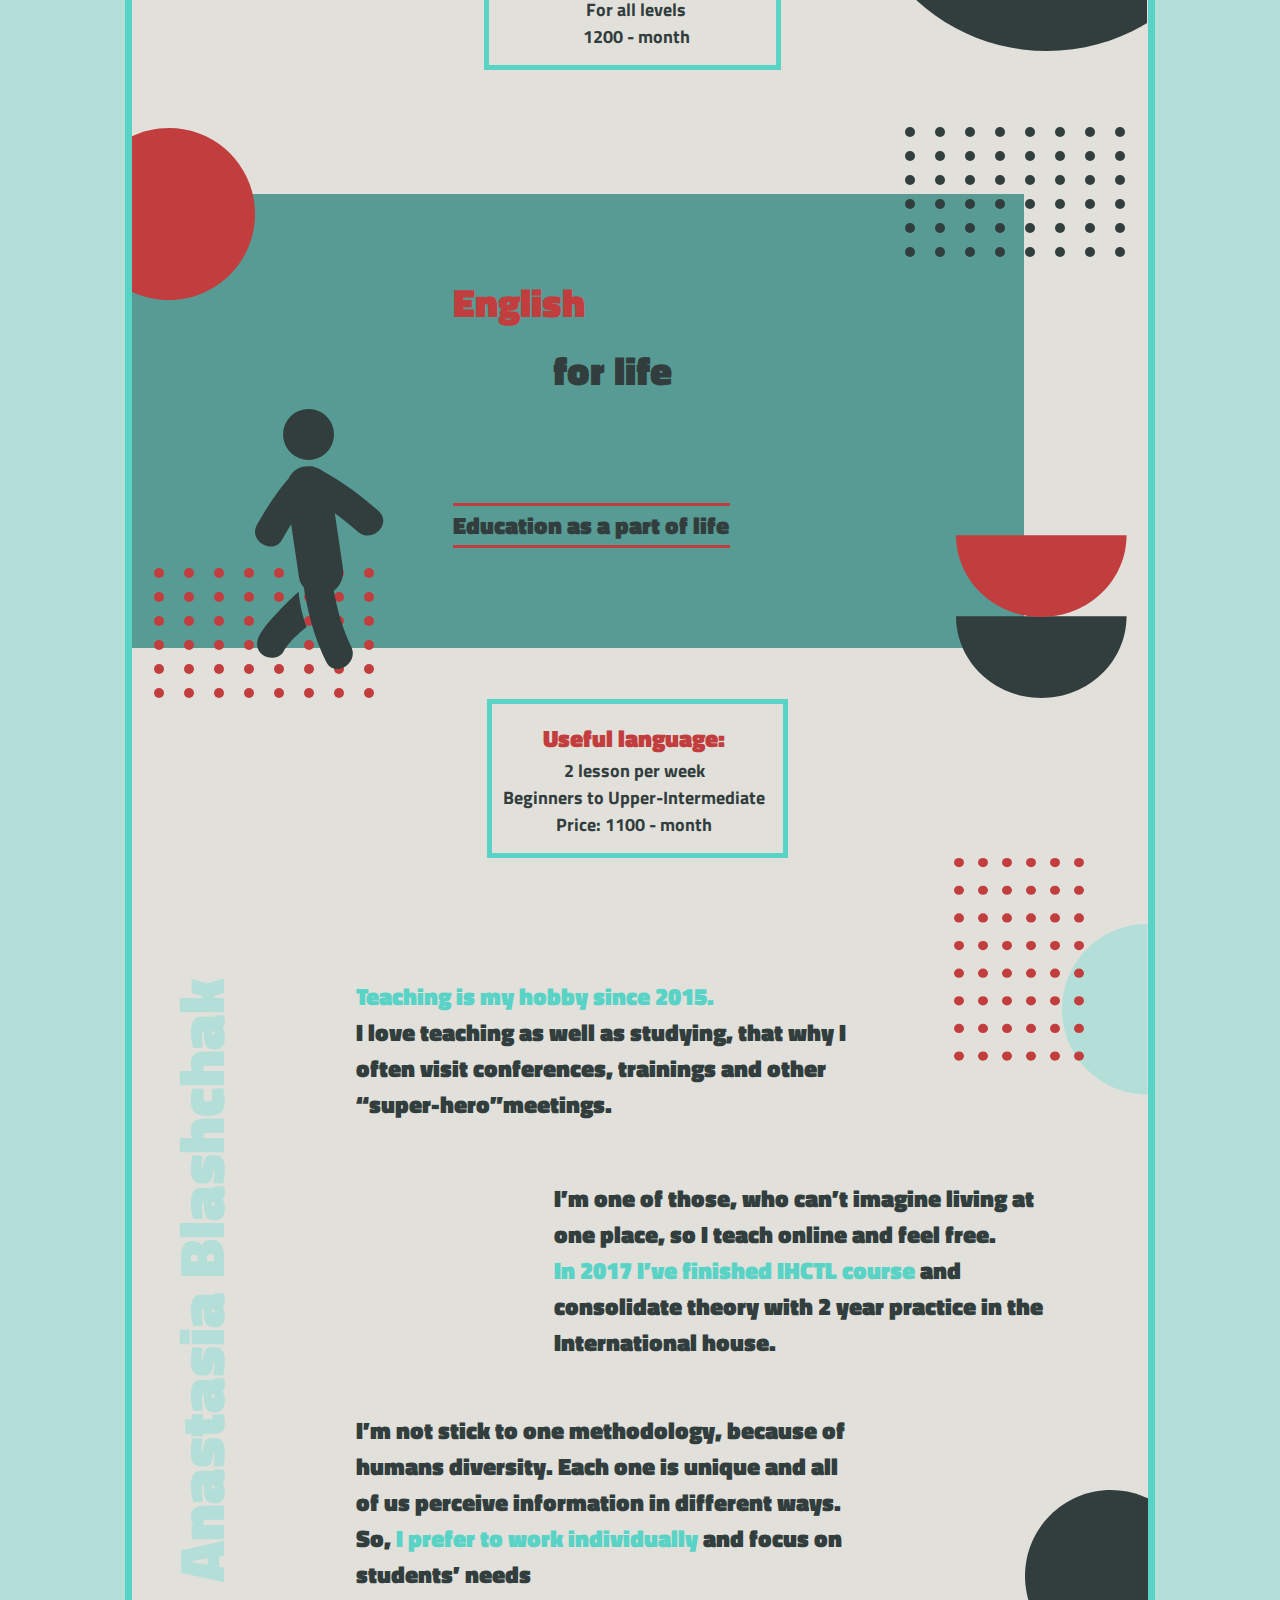
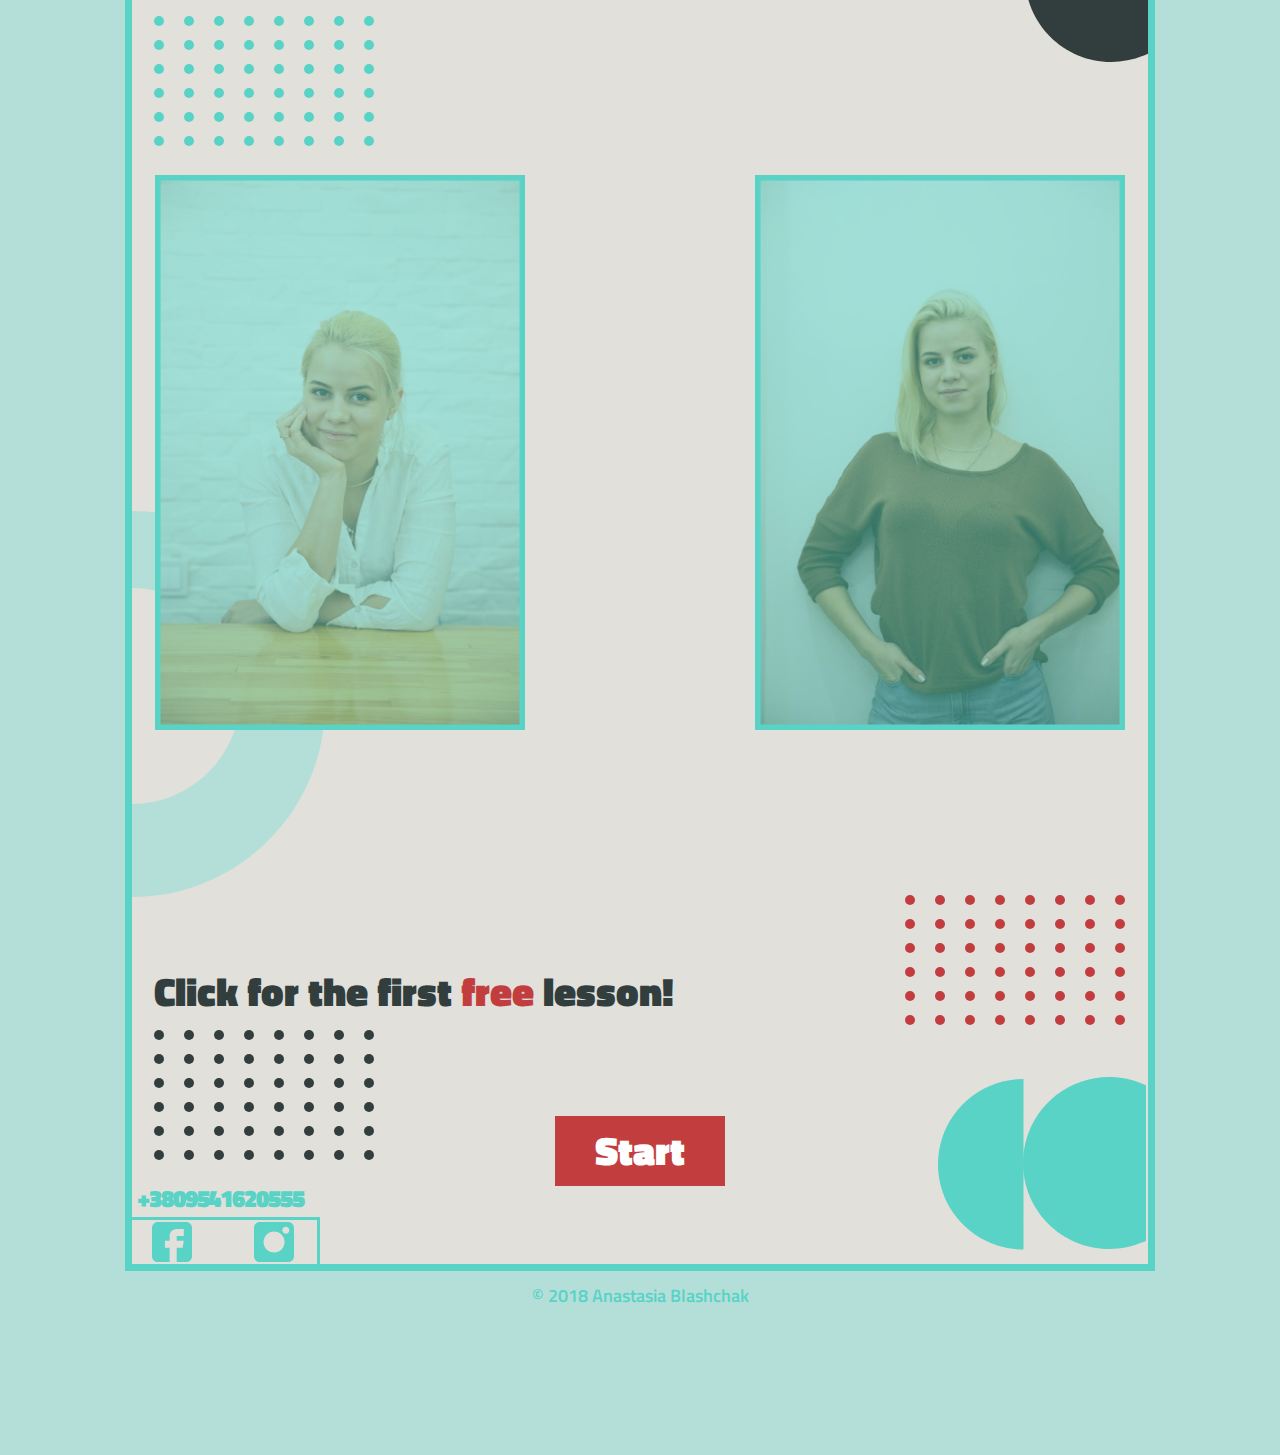
==== commit 04fcae26: "added menu animation" ====
--- a/pages/about.html
+++ b/pages/about.html
@@ -25,7 +25,13 @@
             <li><a href="about.html">About</a></li>
             <li><a href="./contacts.html">Contacts</a></li>
           </ul>
-          <div id="nav-icon"><span></span> <span></span> <span></span></div>
+          <a href="javascript:MenuWork()">
+            <div id="nav-icon">
+              <span></span>
+              <span></span>
+              <span></span>
+            </div>
+          </a>
         </nav>
       </div>
     </header>
@@ -240,7 +246,7 @@
           <div class="ba-free-lesson">
             <p class="ba-free-lesson__main">Click for the first <span>free</span> lesson!</p>
             <div class="ba-free-lesson__start">
-                <a class="ba-button" href="javascript:PopUpShow()">Start</a>
+              <a class="ba-button" href="javascript:PopUpShow()">Start</a>
             </div>
             <!-- /.ba-free-lesson__start -->
             <p class="ba-free-lesson__number">+3809541620555</p>
@@ -305,13 +311,15 @@
           <button>Send</button>
         </form>
         <svg width="193" height="386" class="ba-about__circle-pop-up">
-            <use xlink:href="#big-circle" />
+          <use xlink:href="#big-circle" />
         </svg>
-        <a href="javascript:PopUpHide()"><svg class="ba-about__exit-pop-up" width="26" height="35" viewBox="0 0 26 35" fill="none" xmlns="http://www.w3.org/2000/svg">
-          <line x1="24.2974" y1="33.2834" x2="2.59187" y2="0.866225" stroke="#3B4544" stroke-width="3"/>
-          <line y1="-1.5" x2="39" y2="-0.5" transform="matrix(0.577485 -0.816402 -0.816402 -0.577485 0.816406 32.4171)" stroke="#3B4544" stroke-width="3"/>
+        <a href="javascript:PopUpHide()"><svg class="ba-about__exit-pop-up" width="26" height="35" viewBox="0 0 26 35"
+            fill="none" xmlns="http://www.w3.org/2000/svg">
+            <line x1="24.2974" y1="33.2834" x2="2.59187" y2="0.866225" stroke="#3B4544" stroke-width="3" />
+            <line y1="-1.5" x2="39" y2="-0.5" transform="matrix(0.577485 -0.816402 -0.816402 -0.577485 0.816406 32.4171)"
+              stroke="#3B4544" stroke-width="3" />
           </svg>
-          </a>
+        </a>
       </div>
     </div>
   </div>
@@ -465,22 +473,38 @@
 
   <script src="../js/jquery-3.3.1.min.js"></script>
   <script>
-      $(document).ready(function(){
-          //Скрыть PopUp при загрузке страницы    
-          PopUpHide();
-          $(".ba-subcontainer").css('filter','blur(0px)');
+    $(document).ready(function () {
+      //Скрыть PopUp при загрузке страницы    
+      PopUpHide();
+    });
+    //Функция отображения PopUp
+    function PopUpShow() {
+      $("#popup").fadeIn('slow');
+      $("#popup").show();
+      $(".ba-subcontainer").css('filter', 'blur(8px)');
+    }
+    //Функция скрытия PopUp
+    function PopUpHide() {
+      $("#popup").hide();
+      $(".ba-subcontainer").css('filter', 'blur(0px)');
+    }
+
+    function MenuWork() {
+      if ($("#nav-icon").hasClass('open')) {
+        $(".ba-menu").css('display', 'flex');
+      } else {
+        $(".ba-menu").css('display', 'none');
+      }
+    }
+  </script>
+  <script>
+    $(document).ready(function () {
+      $('#nav-icon').click(function () {
+        $(this).toggleClass('open');
       });
-      //Функция отображения PopUp
-      function PopUpShow(){
-          $("#popup").show();
-          $(".ba-subcontainer").css('filter','blur(8px)');
-      }
-      //Функция скрытия PopUp
-      function PopUpHide(){
-          $("#popup").hide();
-          $(".ba-subcontainer").css('filter','blur(0px)');
-      }
+    });
   </script>
+  <script src="../js/main.js"></script>
 </body>
 
 </html>--- a/css/style.css
+++ b/css/style.css
@@ -553,6 +553,12 @@
   padding: 0 20px;
   margin-top: 19px;
   max-width: 1070px;
+}
+
+@media screen and (min-width: 1400px) {
+  .ba-container {
+    max-width: 1250px;
+  }
 }
 
 .ba-subcontainer {
@@ -655,7 +661,7 @@
   height: 3px;
   background: #59D3C6;
   position: absolute;
-  bottom: 0;
+  top: 50px;
   z-index: 5;
 }
 
@@ -669,14 +675,12 @@
 }
 
 .ba-menu {
-  display: -webkit-box;
-  display: -ms-flexbox;
-  display: flex;
+  display: none;
   margin: 0;
   padding: 0;
   list-style: none;
   padding-right: 0;
-  margin-right: 103px;
+  margin-right: 40px;
 }
 
 .ba-menu a {
@@ -692,15 +696,51 @@
 .ba-menu a:hover {
   border-bottom-color: #0A0909;
   position: relative;
-  z-index: 1;
+  z-index: 6;
 }
 
 .ba-menu li + li {
   padding-left: 76px;
 }
 
+#nav-icon {
+  width: 40px;
+  height: 30px;
+  position: relative;
+  margin-right: 24px;
+  -webkit-transform: rotate(0deg);
+  -moz-transform: rotate(0deg);
+  -o-transform: rotate(0deg);
+  -ms-transform: rotate(0deg);
+  transform: rotate(0deg);
+  -webkit-transition: .5s ease-in-out;
+  -moz-transition: .5s ease-in-out;
+  -o-transition: .5s ease-in-out;
+  transition: .5s ease-in-out;
+  cursor: pointer;
+}
+
+#nav-icon span {
+  display: block;
+  position: absolute;
+  height: 3px;
+  width: 100%;
+  background: #3B4544;
+  opacity: 1;
+  left: 0;
+  -webkit-transform: rotate(0deg);
+  -moz-transform: rotate(0deg);
+  -o-transform: rotate(0deg);
+  -ms-transform: rotate(0deg);
+  transform: rotate(0deg);
+  -webkit-transition: .25s ease-in-out;
+  -moz-transition: .25s ease-in-out;
+  -o-transition: .25s ease-in-out;
+  transition: .25s ease-in-out;
+}
+
 #nav-icon span:nth-child(1) {
-  top: 0px;
+  top: 8px;
   -webkit-transform-origin: left center;
   -moz-transform-origin: left center;
   -o-transform-origin: left center;
@@ -709,7 +749,7 @@
 }
 
 #nav-icon span:nth-child(2) {
-  top: 18px;
+  top: 24px;
   -webkit-transform-origin: left center;
   -moz-transform-origin: left center;
   -o-transform-origin: left center;
@@ -718,7 +758,7 @@
 }
 
 #nav-icon span:nth-child(3) {
-  top: 36px;
+  top: 40px;
   -webkit-transform-origin: left center;
   -moz-transform-origin: left center;
   -o-transform-origin: left center;
@@ -732,8 +772,8 @@
   -o-transform: rotate(45deg);
   -ms-transform: rotate(45deg);
   transform: rotate(45deg);
-  top: -3px;
-  left: 8px;
+  top: 1px;
+  left: 7px;
 }
 
 #nav-icon.open span:nth-child(2) {
@@ -741,13 +781,14 @@
   opacity: 0;
 }
 
-#nav-icon4.open span:nth-child(3) {
+#nav-icon.open span:nth-child(3) {
   -webkit-transform: rotate(-45deg);
   -moz-transform: rotate(-45deg);
   -o-transform: rotate(-45deg);
   -ms-transform: rotate(-45deg);
   transform: rotate(-45deg);
-  top: 39px;
+  top: 30px;
+  left: 6px;
 }
 
 /*HOME*/
@@ -853,6 +894,12 @@
 
 .full-height {
   height: 90vh;
+}
+
+@media screen and (min-width: 1400px) {
+  .full-height {
+    height: 80vh;
+  }
 }
 
 .ba-empty {
@@ -1528,6 +1575,7 @@
   height: calc(100% - 1em);
   text-align: left;
   pointer-events: none;
+  color: #323E3D;
 }
 
 .ba-form__label-content {
@@ -1625,39 +1673,11 @@
   top: 0px;
   left: 0px;
   z-index: 5;
+  display: none;
 }
 
 .b-popup-content {
   position: relative;
-}
-
-.b-popup-content .ba-about__circle-pop-up {
-  left: 0;
-  bottom: 0;
-  fill: #59D3C6;
-}
-
-.b-popup-content .ba-about__exit-pop-up {
-  top: 3%;
-  right: 3%;
-}
-
-.b-popup-content .ba-about__exit-pop-up:hover {
-  opacity: 0.5;
-}
-
-.b-popup-content p {
-  text-align: center;
-  color: #323E3D;
-  margin: 11px 0 0 5px;
-  line-height: 1.48;
-}
-
-.b-popup-content p span {
-  color: #C23E3E;
-}
-
-.b-popup .b-popup-content {
   margin: 5px auto 5px auto;
   width: 570px;
   height: 620px;
@@ -1668,6 +1688,32 @@
   box-shadow: 0px 0px 10px #000;
 }
 
+.b-popup-content .ba-about__circle-pop-up {
+  left: 0;
+  bottom: 0;
+  fill: #59D3C6;
+}
+
+.b-popup-content .ba-about__exit-pop-up {
+  top: 3%;
+  right: 3%;
+}
+
+.b-popup-content .ba-about__exit-pop-up:hover {
+  opacity: 0.5;
+}
+
+.b-popup-content p {
+  text-align: center;
+  color: #323E3D;
+  margin: 11px 0 0 5px;
+  line-height: 1.48;
+}
+
+.b-popup-content p span {
+  color: #C23E3E;
+}
+
 .ba-form--pop {
   width: 91%;
   margin-left: 35px;
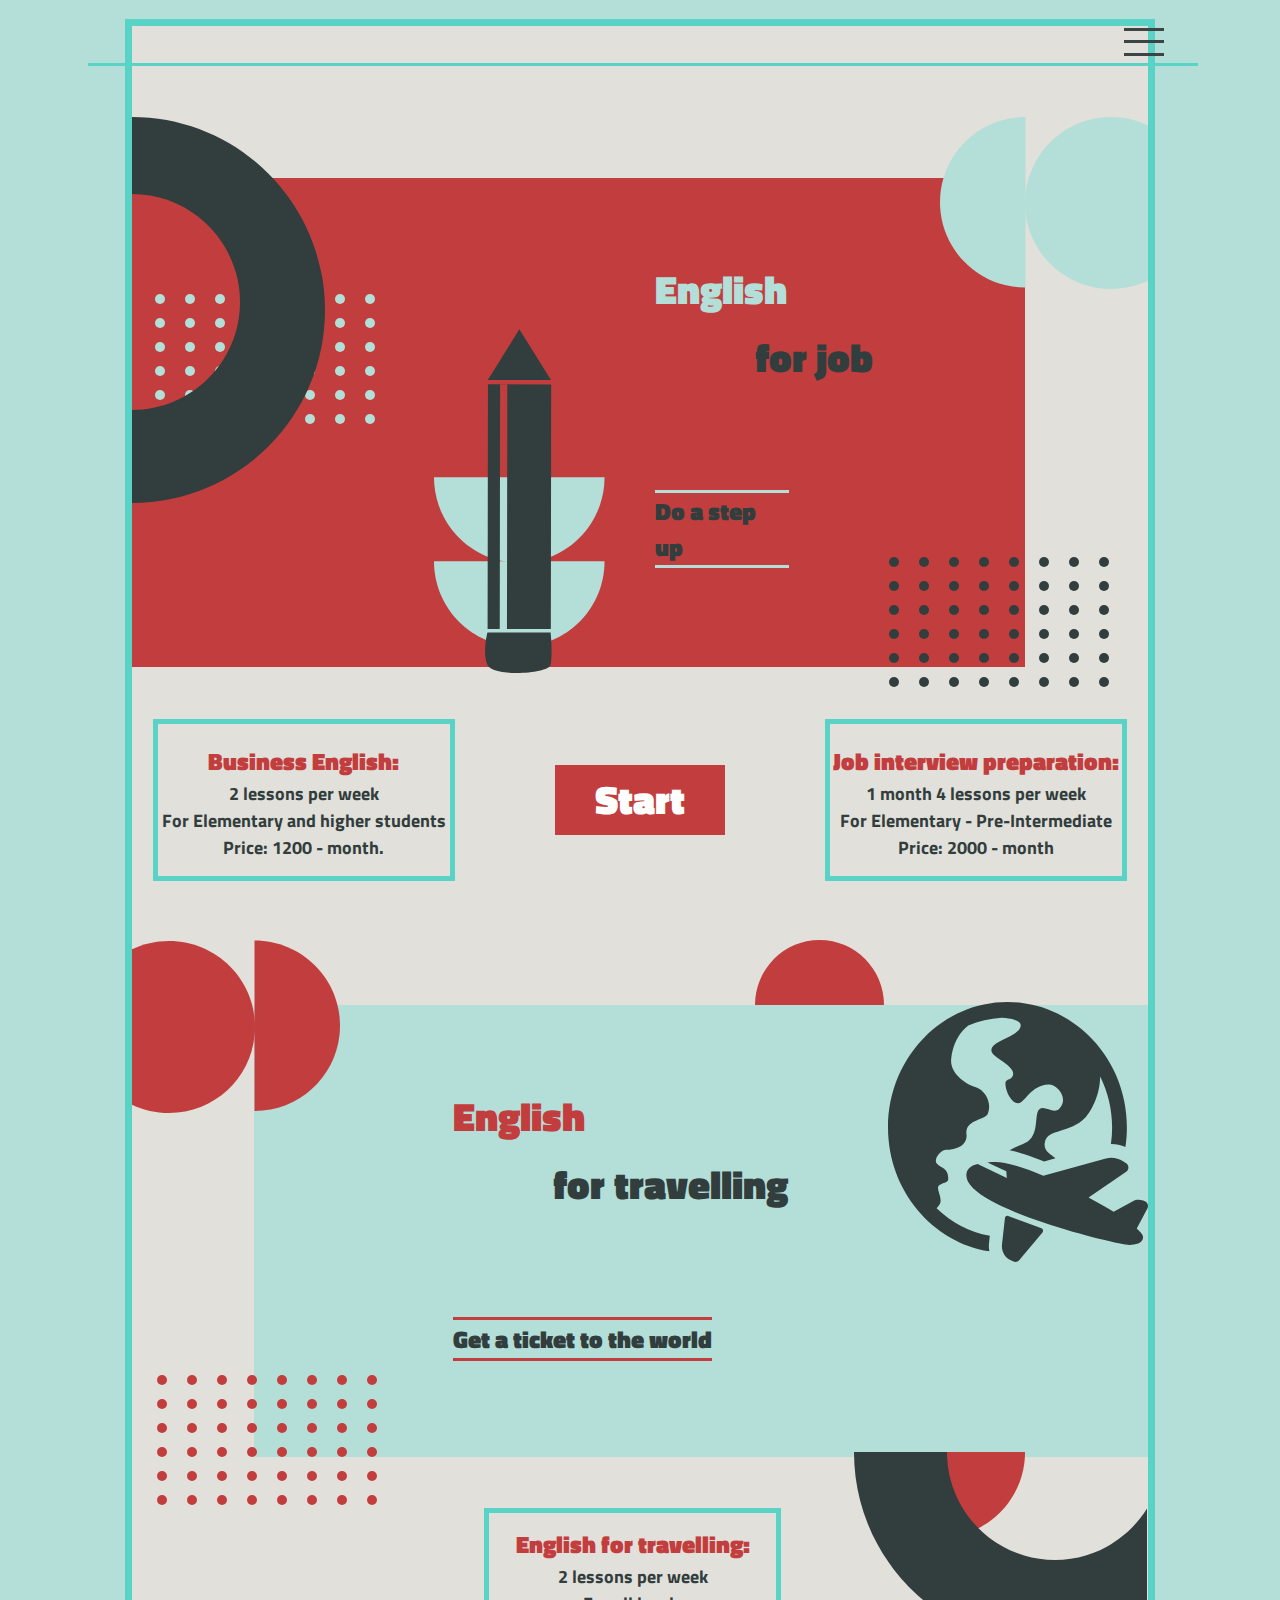
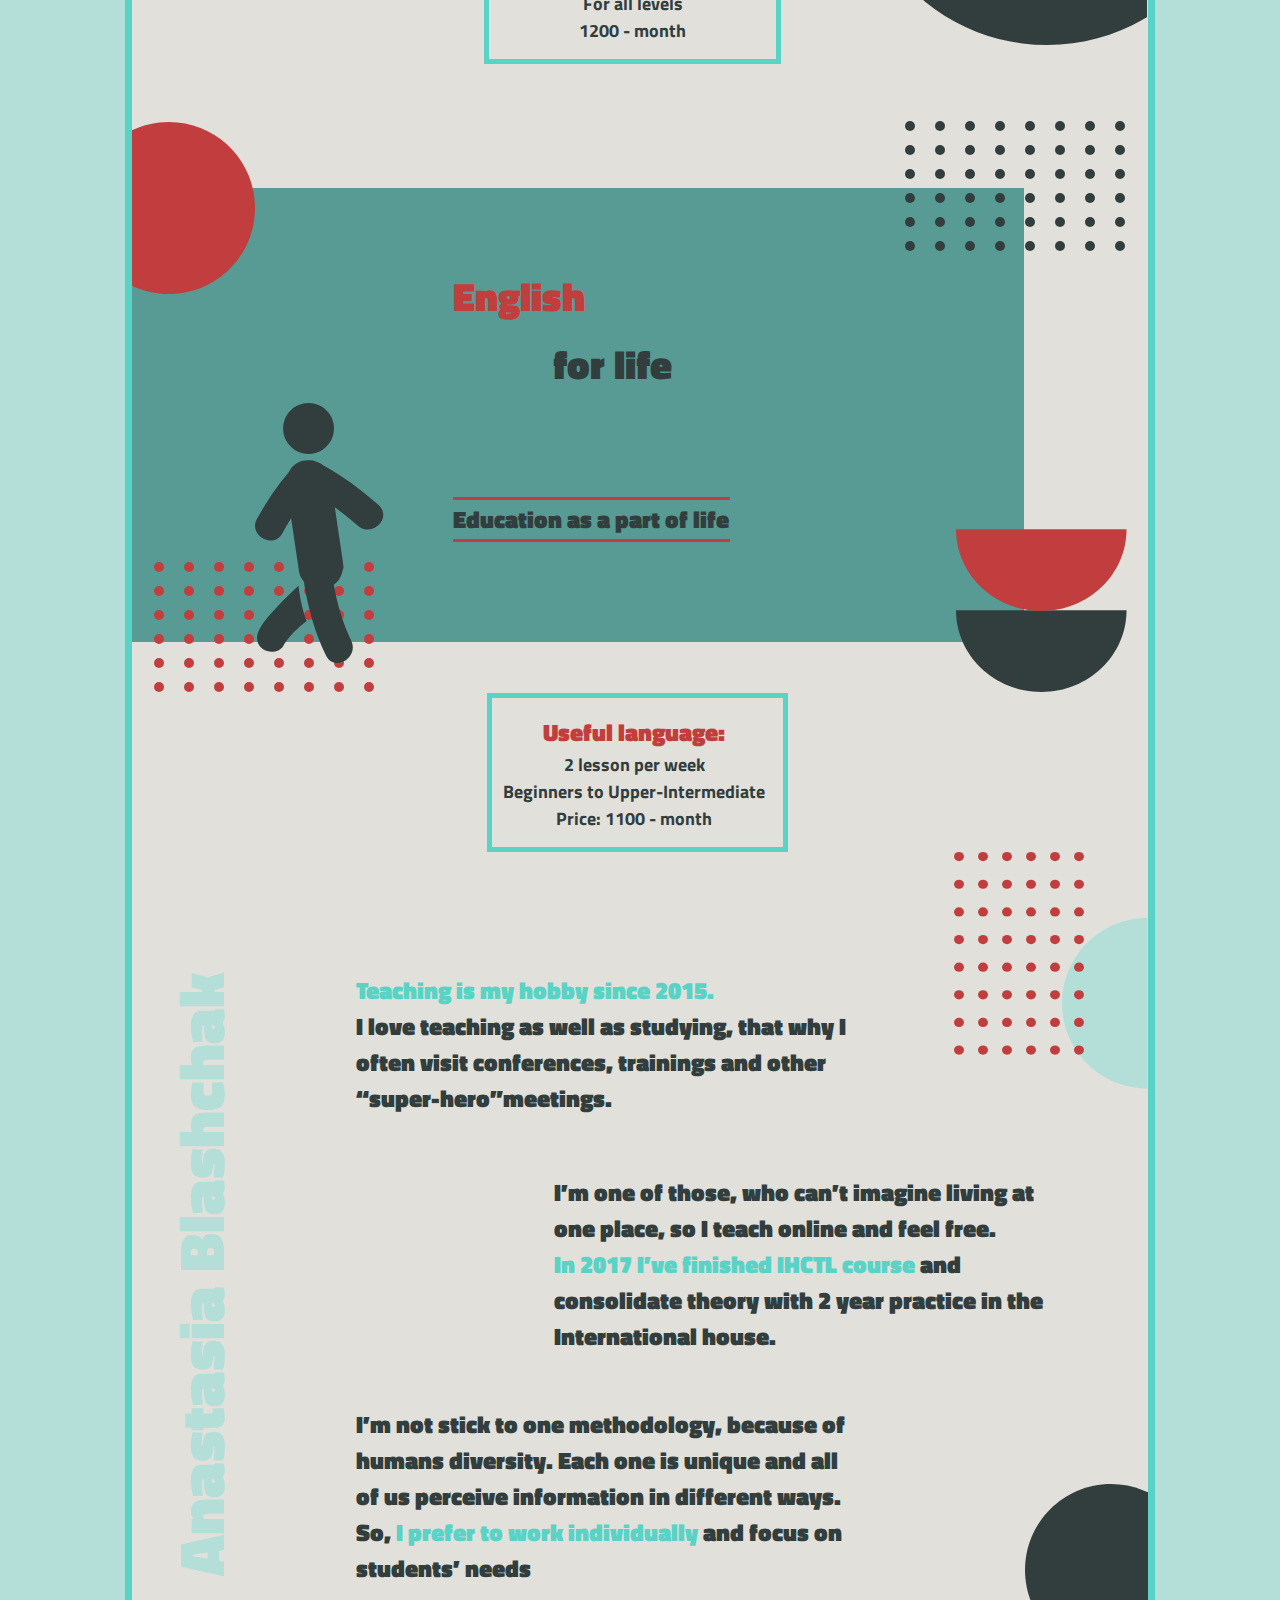
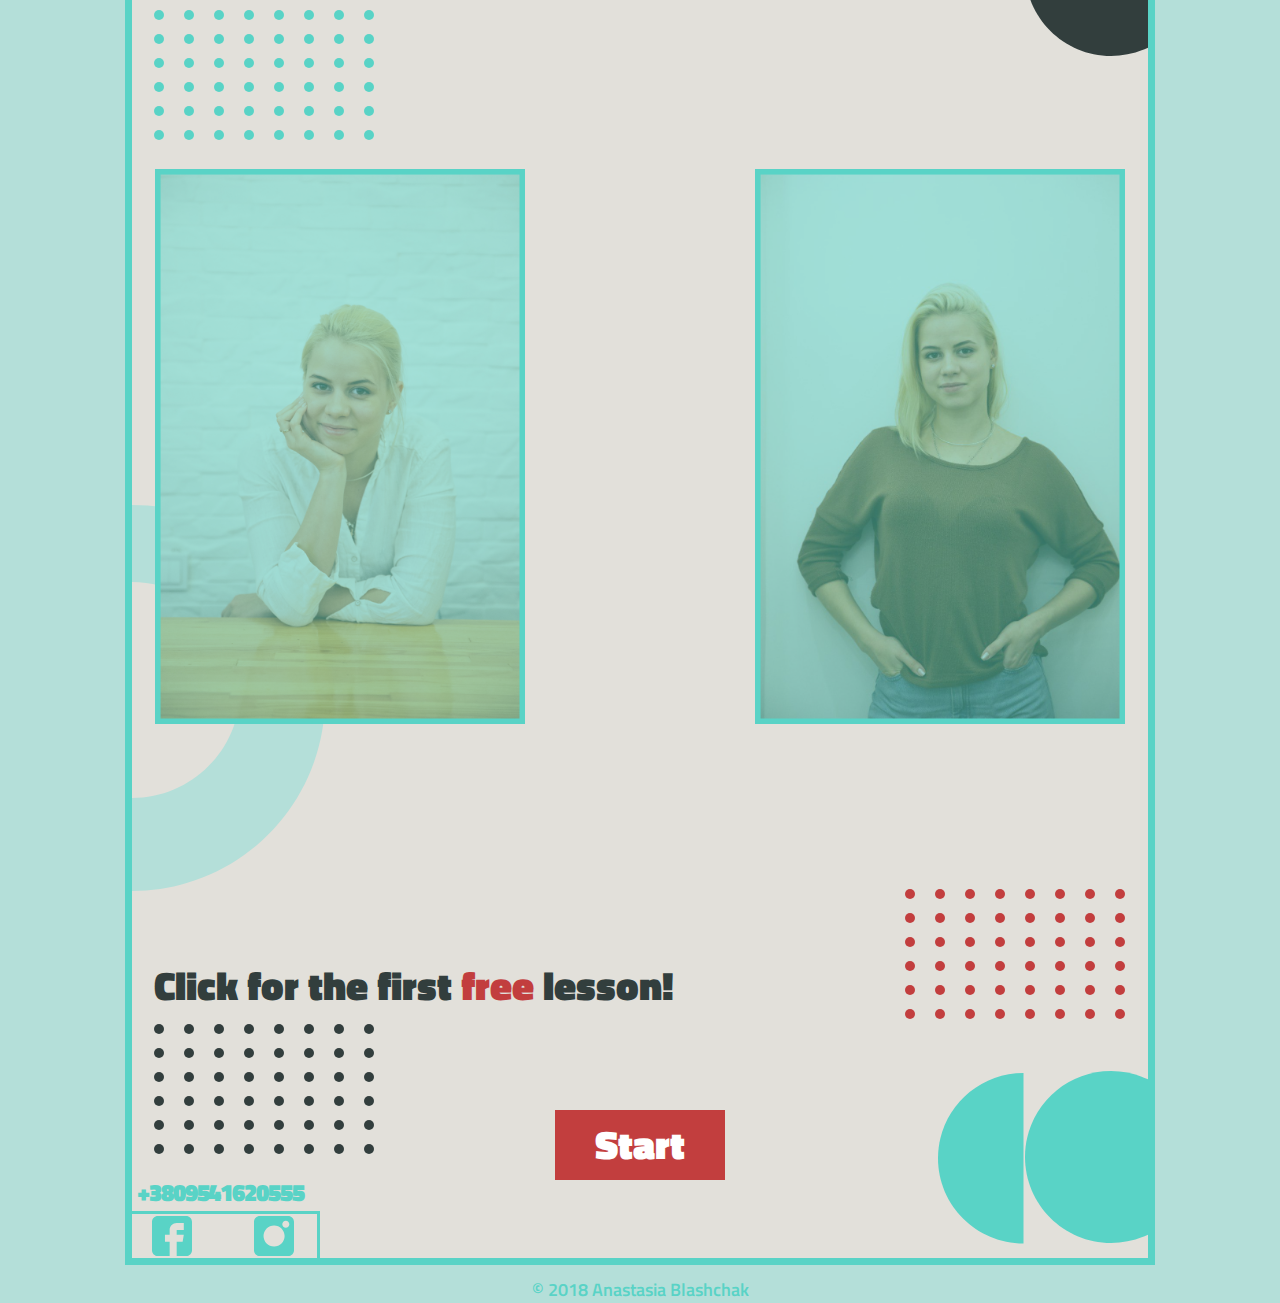
==== commit 69b8bc10: "added responsive" ====
--- a/pages/about.html
+++ b/pages/about.html
@@ -278,6 +278,7 @@
           </div>
           <!-- /.ba-free-lesson -->
         </section>
+        
       </main>
     </div>
     <!-- /.ba-subcontainer -->
@@ -285,6 +286,153 @@
     <footer>
       <p class="ba-copyrights">&copy; 2018 Anastasia Blashchak</p>
     </footer>
+
+    <svg class="main-svg">
+      <defs>
+        <symbol id="points" viewBox="0 0 220 130">
+          <circle cx="5" cy="5" r="5" />
+          <circle cx="5" cy="29" r="5" />
+          <circle cx="5" cy="53" r="5" />
+          <circle cx="5" cy="77" r="5" />
+          <circle cx="5" cy="101" r="5" />
+          <circle cx="5" cy="125" r="5" />
+          <circle cx="35" cy="5" r="5" />
+          <circle cx="35" cy="29" r="5" />
+          <circle cx="35" cy="53" r="5" />
+          <circle cx="35" cy="77" r="5" />
+          <circle cx="35" cy="101" r="5" />
+          <circle cx="35" cy="125" r="5" />
+          <circle cx="65" cy="5" r="5" />
+          <circle cx="65" cy="29" r="5" />
+          <circle cx="65" cy="53" r="5" />
+          <circle cx="65" cy="77" r="5" />
+          <circle cx="65" cy="101" r="5" />
+          <circle cx="65" cy="125" r="5" />
+          <circle cx="95" cy="5" r="5" />
+          <circle cx="95" cy="29" r="5" />
+          <circle cx="95" cy="53" r="5" />
+          <circle cx="95" cy="77" r="5" />
+          <circle cx="95" cy="101" r="5" />
+          <circle cx="95" cy="125" r="5" />
+          <circle cx="125" cy="5" r="5" />
+          <circle cx="125" cy="29" r="5" />
+          <circle cx="125" cy="53" r="5" />
+          <circle cx="125" cy="77" r="5" />
+          <circle cx="125" cy="101" r="5" />
+          <circle cx="125" cy="125" r="5" />
+          <circle cx="155" cy="5" r="5" />
+          <circle cx="155" cy="29" r="5" />
+          <circle cx="155" cy="53" r="5" />
+          <circle cx="155" cy="77" r="5" />
+          <circle cx="155" cy="101" r="5" />
+          <circle cx="155" cy="125" r="5" />
+          <circle cx="185" cy="5" r="5" />
+          <circle cx="185" cy="29" r="5" />
+          <circle cx="185" cy="53" r="5" />
+          <circle cx="185" cy="77" r="5" />
+          <circle cx="185" cy="101" r="5" />
+          <circle cx="185" cy="125" r="5" />
+          <circle cx="215" cy="5" r="5" />
+          <circle cx="215" cy="29" r="5" />
+          <circle cx="215" cy="53" r="5" />
+          <circle cx="215" cy="77" r="5" />
+          <circle cx="215" cy="101" r="5" />
+          <circle cx="215" cy="125" r="5" />
+        </symbol>
+        <symbol id="big-circle" viewBox="0 0 193 386">
+          <path fill-rule="evenodd" clip-rule="evenodd" d="M193 193C193 299.591 106.591 386 0 386V293C59.6467 293 108 244.647 108 185C108 125.353 59.6467 77 0 77V0C106.591 4.12323e-05 193 86.4091 193 193Z" />
+        </symbol>
+        <symbol id="pencil" viewBox="0 0 404 404">
+          <path fill-rule="evenodd" clip-rule="evenodd" d="M287.536 148.31C287.536 195.531 249.36 233.81 202.268 233.81C155.175 233.81 117 195.531 117 148.31L287.536 148.31Z"
+            fill="#B4DFD9" />
+          <path fill-rule="evenodd" clip-rule="evenodd" d="M287.536 232.31C287.536 279.531 249.36 317.81 202.268 317.81C155.175 317.81 117 279.531 117 232.31L287.536 232.31Z"
+            fill="#B4DFD9" />
+          <path d="M182.751 299.893L183.106 55.4503L190.317 55.4575L189.962 299.9L233.839 299.941L234.195 55.4021L170.957 55.3418L170.604 299.881L182.751 299.893Z"
+            fill="#323E3D" />
+          <path d="M170.364 335.701C165.382 323.178 170.41 303.537 170.41 303.537L233.646 303.595C233.646 303.595 235.938 326.31 233.599 335.76C231.26 345.209 175.345 348.224 170.364 335.701Z"
+            fill="#323E3D" />
+          <path d="M170.778 50.8889L202.371 0.311011L234.013 50.9462L170.778 50.8889Z" fill="#323E3D" />
+        </symbol>
+        <symbol id="middle-circle" viewBox="0 0 123 172">
+          <path fill-rule="evenodd" clip-rule="evenodd" d="M123 8.34407C111.793 2.99473 99.2462 0 86 0C38.5035 0 0 38.5035 0 86C0 133.496 38.5035 172 86 172C99.2462 172 111.793 169.005 123 163.656V8.34407Z" />
+        </symbol>
+        <symbol id="half-circle" viewBox="0 0 86 171">
+          <path fill-rule="evenodd" clip-rule="evenodd" d="M85.5 1.52588e-05C38.2797 1.52588e-05 0 38.1758 0 85.2681C0 132.36 38.2796 170.536 85.5 170.536L85.5 1.52588e-05Z" />
+        </symbol>
+        <symbol id="plane" viewBox="0 0 260 260">
+          <path d="M0 125.394C0 188.076 44.0432 240.162 101.349 249.346C100.866 246.564 100.73 243.683 101.055 240.764C101.055 240.764 101.398 237.692 101.846 233.672C81.4998 230.033 63.1307 220.233 48.5712 206.139C49.4451 205.376 50.3155 204.386 51.1737 203.072C55.0406 197.149 49.9842 191.272 49.9842 186.093C49.9842 181.012 59.7414 181.43 60.0987 178.065C61.3316 166.412 53.2864 166.253 48.9973 161.751C44.7081 157.248 53.2367 147.012 58.7456 147.672C64.2918 148.294 79.9033 144.983 78.4767 132.445C76.7387 117.173 97.011 118.521 99.9139 111.393C104.146 101.003 97.1109 88.2589 87.9352 85.3636C74.9386 81.2629 62.1353 70.1327 63.1354 57.7427C64.2684 43.7102 70.319 31.0548 80.2843 23.5371C90.6546 19.1269 101.837 16.3997 113.536 15.7116C123.977 16.1451 133.157 18.581 132.738 23.5991C131.711 35.8963 98.3994 39.0904 103.989 50.5858C106.904 56.5783 128.776 65.0362 124.691 73.9547C122.034 79.7546 115.496 74.7838 117.937 85.9184C119.06 91.0417 123.339 100.668 129.921 101.289C136.65 101.949 142.254 83.2332 160.573 82.6195C169.232 82.3288 181.432 96.8032 171.073 107.072C164.8 113.291 153.028 99.5982 149.554 110.294C147.106 117.832 149.884 133.666 138.457 140.283C134.291 142.695 127.906 144.798 121.59 148.167C130.964 150.176 142.482 153.926 156.083 159.426L167.543 156.252C162.746 152.06 154.951 149.109 156.912 139.948C159.793 126.49 182.053 131.566 197.399 115.456C202.108 110.515 212.149 94.1064 212.108 74.3927C219.758 89.6458 224.112 106.992 224.112 125.395C224.112 131.059 223.7 136.625 222.908 142.061C223.089 142.057 223.267 142.024 223.448 142.024C228.28 142.024 233.02 143.09 237.413 145.106C238.383 138.681 238.901 132.102 238.901 125.395C238.901 56.2536 185.315 -1.52482e-05 119.451 -1.52482e-05C53.5859 -0.000907193 0 56.2527 0 125.394ZM89.6027 161.942L118.776 176.02L118.324 169.346L99.4245 160.39C102.12 160.188 104.913 160.111 107.702 160.111C118.144 160.111 135.786 165.66 155.299 173.79L217.88 156.462C223.728 154.842 229.955 155.84 235.077 159.218L238.154 161.247C241.158 163.228 241.19 167.813 238.214 169.84L200.595 195.46C209.582 200.285 218.108 205.185 225.624 209.864L244.928 199.136C248.081 197.384 251.809 197.176 255.12 198.568L256.948 199.337C259.672 200.482 260.814 203.884 259.374 206.569L248.74 226.402L248.735 226.401C252.747 230.024 255.034 233.029 255.034 235.109C255.034 241.333 247.738 242.888 241.306 242.888C229.836 242.888 78.3531 206.479 78.3531 173.493C78.3539 166.96 82.6099 163.693 89.6027 161.942ZM153.472 226.345L120.138 214.018C118.67 213.475 117.101 214.503 116.92 216.126L113.997 242.356C113.267 248.91 116.625 255.218 122.326 258L125.452 259.525C127.405 260.477 129.721 259.967 131.144 258.271L154.488 230.433C155.624 229.077 155.095 226.945 153.472 226.345Z"
+            fill="#323E3D" />
+        </symbol>
+        <symbol id="big-half-circle" viewBox="0 0 294 193">
+          <path fill-rule="evenodd" clip-rule="evenodd" d="M0 0C0 106.591 86.4091 193 193 193C229.681 193 263.972 182.767 293.174 165H293V56.5974C273.985 87.4408 239.893 108 201 108C141.353 108 93 59.6467 93 0H0Z"
+            fill="#323E3D" />
+        </symbol>
+        <symbol id="small-circle" viewBox="0 0 129 65">
+          <path fill-rule="evenodd" clip-rule="evenodd" d="M129 65C129 29.1015 100.122 -1.52588e-05 64.5 -1.52588e-05C28.8776 -1.52588e-05 8.18303e-06 29.1015 0 65L129 65Z" />
+        </symbol>
+        <symbol id="person" viewBox="0 0 129 261">
+          <path d="M4.73489 225.681C0.71339 232.542 0.932426 241.005 7.82329 246.096C13.7197 250.441 24.2159 249.876 28.2462 243.012C36.5783 228.801 51.6874 218.098 51.6874 218.098C51.6874 218.098 46.1239 205.841 43.4911 182.873C43.4867 182.877 14.2148 209.503 4.73489 225.681Z"
+            fill="#323E3D" />
+          <path d="M123.588 102.066C106.49 86.8477 88.1481 73.193 68.0757 62.2106C65.916 60.5766 63.4453 59.2974 60.8387 58.4432C59.0952 57.7379 57.3823 57.3962 55.7352 57.348C52.9797 57.0326 50.2199 57.1727 47.6922 57.8518C41.0204 59.6391 36.517 63.7219 33.9543 68.9175C21.5875 83.3607 11.2578 99.0568 1.98815 115.642C-7.21574 132.096 18.0084 146.82 27.2036 130.379C30.0773 125.232 33.0387 120.159 36.1315 115.182C38.7993 133.161 41.4628 151.139 44.1219 169.113C44.6607 172.758 46.3955 175.895 48.818 178.444C52.6906 204.036 59.8005 229.282 71.0108 252.509C79.1896 269.462 104.366 254.642 96.2262 237.768C87.8502 220.416 82.2517 201.206 78.8041 181.83C86.3827 176.552 89.1294 167.046 87.7101 157.434C85.0729 139.684 82.4488 121.924 79.8116 104.169C87.7933 109.93 95.4946 116.107 102.92 122.717C116.969 135.18 137.694 114.604 123.588 102.066Z"
+            fill="#323E3D" />
+          <path d="M53.5404 50.8864C67.5923 50.8864 78.9837 39.4951 78.9837 25.4432C78.9837 11.3913 67.5923 0 53.5404 0C39.4885 0 28.0972 11.3913 28.0972 25.4432C28.0972 39.4951 39.4885 50.8864 53.5404 50.8864Z"
+            fill="#323E3D" />
+        </symbol>
+        <symbol id="half-circle-life" viewBox="0 0 171 82">
+          <path fill-rule="evenodd" clip-rule="evenodd" d="M170.536 0.283203C170.536 0.283213 170.536 0.283223 170.536 0.283234C170.536 45.4142 132.36 82 85.2681 82C38.1758 82 0 45.4142 0 0.283234C0 0.283223 0 0.283213 0 0.283203L170.536 0.283203Z" />
+        </symbol>
+        <symbol id="points-about" viewBox="0 0 130 203">
+          <ellipse cx="5" cy="198.105" rx="4.60706" ry="5" transform="rotate(-90 5 198.105)" fill="#C23E3E" />
+          <ellipse cx="29" cy="198.105" rx="4.60706" ry="5" transform="rotate(-90 29 198.105)" fill="#C23E3E" />
+          <ellipse cx="53" cy="198.105" rx="4.60706" ry="5" transform="rotate(-90 53 198.105)" fill="#C23E3E" />
+          <ellipse cx="77" cy="198.105" rx="4.60706" ry="5" transform="rotate(-90 77 198.105)" fill="#C23E3E" />
+          <ellipse cx="101" cy="198.105" rx="4.60706" ry="5" transform="rotate(-90 101 198.105)" fill="#C23E3E" />
+          <ellipse cx="125" cy="198.105" rx="4.60706" ry="5" transform="rotate(-90 125 198.105)" fill="#C23E3E" />
+          <ellipse cx="5" cy="170.462" rx="4.60681" ry="5" transform="rotate(-90 5 170.462)" fill="#C23E3E" />
+          <ellipse cx="29" cy="170.462" rx="4.60681" ry="5" transform="rotate(-90 29 170.462)" fill="#C23E3E" />
+          <ellipse cx="53" cy="170.462" rx="4.60681" ry="5" transform="rotate(-90 53 170.462)" fill="#C23E3E" />
+          <ellipse cx="77" cy="170.462" rx="4.60681" ry="5" transform="rotate(-90 77 170.462)" fill="#C23E3E" />
+          <ellipse cx="101" cy="170.462" rx="4.60681" ry="5" transform="rotate(-90 101 170.462)" fill="#C23E3E" />
+          <ellipse cx="125" cy="170.462" rx="4.60681" ry="5" transform="rotate(-90 125 170.462)" fill="#C23E3E" />
+          <ellipse cx="5" cy="142.82" rx="4.6073" ry="5" transform="rotate(-90 5 142.82)" fill="#C23E3E" />
+          <ellipse cx="29" cy="142.82" rx="4.6073" ry="5" transform="rotate(-90 29 142.82)" fill="#C23E3E" />
+          <ellipse cx="53" cy="142.82" rx="4.6073" ry="5" transform="rotate(-90 53 142.82)" fill="#C23E3E" />
+          <ellipse cx="77" cy="142.82" rx="4.6073" ry="5" transform="rotate(-90 77 142.82)" fill="#C23E3E" />
+          <ellipse cx="101" cy="142.82" rx="4.6073" ry="5" transform="rotate(-90 101 142.82)" fill="#C23E3E" />
+          <ellipse cx="125" cy="142.82" rx="4.6073" ry="5" transform="rotate(-90 125 142.82)" fill="#C23E3E" />
+          <ellipse cx="5" cy="115.177" rx="4.60693" ry="5" transform="rotate(-90 5 115.177)" fill="#C23E3E" />
+          <ellipse cx="29" cy="115.177" rx="4.60693" ry="5" transform="rotate(-90 29 115.177)" fill="#C23E3E" />
+          <ellipse cx="53" cy="115.177" rx="4.60693" ry="5" transform="rotate(-90 53 115.177)" fill="#C23E3E" />
+          <ellipse cx="77" cy="115.177" rx="4.60693" ry="5" transform="rotate(-90 77 115.177)" fill="#C23E3E" />
+          <ellipse cx="101" cy="115.177" rx="4.60693" ry="5" transform="rotate(-90 101 115.177)" fill="#C23E3E" />
+          <ellipse cx="125" cy="115.177" rx="4.60693" ry="5" transform="rotate(-90 125 115.177)" fill="#C23E3E" />
+          <ellipse cx="5" cy="87.5345" rx="4.60706" ry="5" transform="rotate(-90 5 87.5345)" fill="#C23E3E" />
+          <ellipse cx="29" cy="87.5345" rx="4.60706" ry="5" transform="rotate(-90 29 87.5345)" fill="#C23E3E" />
+          <ellipse cx="53" cy="87.5345" rx="4.60706" ry="5" transform="rotate(-90 53 87.5345)" fill="#C23E3E" />
+          <ellipse cx="77" cy="87.5345" rx="4.60706" ry="5" transform="rotate(-90 77 87.5345)" fill="#C23E3E" />
+          <ellipse cx="101" cy="87.5345" rx="4.60706" ry="5" transform="rotate(-90 101 87.5345)" fill="#C23E3E" />
+          <ellipse cx="125" cy="87.5345" rx="4.60706" ry="5" transform="rotate(-90 125 87.5345)" fill="#C23E3E" />
+          <ellipse cx="5" cy="59.8921" rx="4.60718" ry="5" transform="rotate(-90 5 59.8921)" fill="#C23E3E" />
+          <ellipse cx="29" cy="59.8921" rx="4.60718" ry="5" transform="rotate(-90 29 59.8921)" fill="#C23E3E" />
+          <ellipse cx="53" cy="59.8921" rx="4.60718" ry="5" transform="rotate(-90 53 59.8921)" fill="#C23E3E" />
+          <ellipse cx="77" cy="59.8921" rx="4.60718" ry="5" transform="rotate(-90 77 59.8921)" fill="#C23E3E" />
+          <ellipse cx="101" cy="59.8921" rx="4.60718" ry="5" transform="rotate(-90 101 59.8921)" fill="#C23E3E" />
+          <ellipse cx="125" cy="59.8921" rx="4.60718" ry="5" transform="rotate(-90 125 59.8921)" fill="#C23E3E" />
+          <ellipse cx="5" cy="32.2498" rx="4.60693" ry="5" transform="rotate(-90 5 32.2498)" fill="#C23E3E" />
+          <ellipse cx="29" cy="32.2498" rx="4.60693" ry="5" transform="rotate(-90 29 32.2498)" fill="#C23E3E" />
+          <ellipse cx="53" cy="32.2498" rx="4.60693" ry="5" transform="rotate(-90 53 32.2498)" fill="#C23E3E" />
+          <ellipse cx="77" cy="32.2498" rx="4.60693" ry="5" transform="rotate(-90 77 32.2498)" fill="#C23E3E" />
+          <ellipse cx="101" cy="32.2498" rx="4.60693" ry="5" transform="rotate(-90 101 32.2498)" fill="#C23E3E" />
+          <ellipse cx="125" cy="32.2498" rx="4.60693" ry="5" transform="rotate(-90 125 32.2498)" fill="#C23E3E" />
+          <ellipse cx="5" cy="4.60718" rx="4.60718" ry="5" transform="rotate(-90 5 4.60718)" fill="#C23E3E" />
+          <ellipse cx="29" cy="4.60718" rx="4.60718" ry="5" transform="rotate(-90 29 4.60718)" fill="#C23E3E" />
+          <ellipse cx="53" cy="4.60718" rx="4.60718" ry="5" transform="rotate(-90 53 4.60718)" fill="#C23E3E" />
+          <ellipse cx="77" cy="4.60718" rx="4.60718" ry="5" transform="rotate(-90 77 4.60718)" fill="#C23E3E" />
+          <ellipse cx="101" cy="4.60718" rx="4.60718" ry="5" transform="rotate(-90 101 4.60718)" fill="#C23E3E" />
+          <ellipse cx="125" cy="4.60718" rx="4.60718" ry="5" transform="rotate(-90 125 4.60718)" fill="#C23E3E" />
+        </symbol>
+      </defs>
+    </svg>
 
     <div class="b-popup" id="popup">
       <div class="b-popup-content">
@@ -324,152 +472,7 @@
     </div>
   </div>
   <!-- /.ba-container -->
-  <svg>
-    <defs>
-      <symbol id="points" viewBox="0 0 220 130">
-        <circle cx="5" cy="5" r="5" />
-        <circle cx="5" cy="29" r="5" />
-        <circle cx="5" cy="53" r="5" />
-        <circle cx="5" cy="77" r="5" />
-        <circle cx="5" cy="101" r="5" />
-        <circle cx="5" cy="125" r="5" />
-        <circle cx="35" cy="5" r="5" />
-        <circle cx="35" cy="29" r="5" />
-        <circle cx="35" cy="53" r="5" />
-        <circle cx="35" cy="77" r="5" />
-        <circle cx="35" cy="101" r="5" />
-        <circle cx="35" cy="125" r="5" />
-        <circle cx="65" cy="5" r="5" />
-        <circle cx="65" cy="29" r="5" />
-        <circle cx="65" cy="53" r="5" />
-        <circle cx="65" cy="77" r="5" />
-        <circle cx="65" cy="101" r="5" />
-        <circle cx="65" cy="125" r="5" />
-        <circle cx="95" cy="5" r="5" />
-        <circle cx="95" cy="29" r="5" />
-        <circle cx="95" cy="53" r="5" />
-        <circle cx="95" cy="77" r="5" />
-        <circle cx="95" cy="101" r="5" />
-        <circle cx="95" cy="125" r="5" />
-        <circle cx="125" cy="5" r="5" />
-        <circle cx="125" cy="29" r="5" />
-        <circle cx="125" cy="53" r="5" />
-        <circle cx="125" cy="77" r="5" />
-        <circle cx="125" cy="101" r="5" />
-        <circle cx="125" cy="125" r="5" />
-        <circle cx="155" cy="5" r="5" />
-        <circle cx="155" cy="29" r="5" />
-        <circle cx="155" cy="53" r="5" />
-        <circle cx="155" cy="77" r="5" />
-        <circle cx="155" cy="101" r="5" />
-        <circle cx="155" cy="125" r="5" />
-        <circle cx="185" cy="5" r="5" />
-        <circle cx="185" cy="29" r="5" />
-        <circle cx="185" cy="53" r="5" />
-        <circle cx="185" cy="77" r="5" />
-        <circle cx="185" cy="101" r="5" />
-        <circle cx="185" cy="125" r="5" />
-        <circle cx="215" cy="5" r="5" />
-        <circle cx="215" cy="29" r="5" />
-        <circle cx="215" cy="53" r="5" />
-        <circle cx="215" cy="77" r="5" />
-        <circle cx="215" cy="101" r="5" />
-        <circle cx="215" cy="125" r="5" />
-      </symbol>
-      <symbol id="big-circle" viewBox="0 0 193 386">
-        <path fill-rule="evenodd" clip-rule="evenodd" d="M193 193C193 299.591 106.591 386 0 386V293C59.6467 293 108 244.647 108 185C108 125.353 59.6467 77 0 77V0C106.591 4.12323e-05 193 86.4091 193 193Z" />
-      </symbol>
-      <symbol id="pencil" viewBox="0 0 404 404">
-        <path fill-rule="evenodd" clip-rule="evenodd" d="M287.536 148.31C287.536 195.531 249.36 233.81 202.268 233.81C155.175 233.81 117 195.531 117 148.31L287.536 148.31Z"
-          fill="#B4DFD9" />
-        <path fill-rule="evenodd" clip-rule="evenodd" d="M287.536 232.31C287.536 279.531 249.36 317.81 202.268 317.81C155.175 317.81 117 279.531 117 232.31L287.536 232.31Z"
-          fill="#B4DFD9" />
-        <path d="M182.751 299.893L183.106 55.4503L190.317 55.4575L189.962 299.9L233.839 299.941L234.195 55.4021L170.957 55.3418L170.604 299.881L182.751 299.893Z"
-          fill="#323E3D" />
-        <path d="M170.364 335.701C165.382 323.178 170.41 303.537 170.41 303.537L233.646 303.595C233.646 303.595 235.938 326.31 233.599 335.76C231.26 345.209 175.345 348.224 170.364 335.701Z"
-          fill="#323E3D" />
-        <path d="M170.778 50.8889L202.371 0.311011L234.013 50.9462L170.778 50.8889Z" fill="#323E3D" />
-      </symbol>
-      <symbol id="middle-circle" viewBox="0 0 123 172">
-        <path fill-rule="evenodd" clip-rule="evenodd" d="M123 8.34407C111.793 2.99473 99.2462 0 86 0C38.5035 0 0 38.5035 0 86C0 133.496 38.5035 172 86 172C99.2462 172 111.793 169.005 123 163.656V8.34407Z" />
-      </symbol>
-      <symbol id="half-circle" viewBox="0 0 86 171">
-        <path fill-rule="evenodd" clip-rule="evenodd" d="M85.5 1.52588e-05C38.2797 1.52588e-05 0 38.1758 0 85.2681C0 132.36 38.2796 170.536 85.5 170.536L85.5 1.52588e-05Z" />
-      </symbol>
-      <symbol id="plane" viewBox="0 0 260 260">
-        <path d="M0 125.394C0 188.076 44.0432 240.162 101.349 249.346C100.866 246.564 100.73 243.683 101.055 240.764C101.055 240.764 101.398 237.692 101.846 233.672C81.4998 230.033 63.1307 220.233 48.5712 206.139C49.4451 205.376 50.3155 204.386 51.1737 203.072C55.0406 197.149 49.9842 191.272 49.9842 186.093C49.9842 181.012 59.7414 181.43 60.0987 178.065C61.3316 166.412 53.2864 166.253 48.9973 161.751C44.7081 157.248 53.2367 147.012 58.7456 147.672C64.2918 148.294 79.9033 144.983 78.4767 132.445C76.7387 117.173 97.011 118.521 99.9139 111.393C104.146 101.003 97.1109 88.2589 87.9352 85.3636C74.9386 81.2629 62.1353 70.1327 63.1354 57.7427C64.2684 43.7102 70.319 31.0548 80.2843 23.5371C90.6546 19.1269 101.837 16.3997 113.536 15.7116C123.977 16.1451 133.157 18.581 132.738 23.5991C131.711 35.8963 98.3994 39.0904 103.989 50.5858C106.904 56.5783 128.776 65.0362 124.691 73.9547C122.034 79.7546 115.496 74.7838 117.937 85.9184C119.06 91.0417 123.339 100.668 129.921 101.289C136.65 101.949 142.254 83.2332 160.573 82.6195C169.232 82.3288 181.432 96.8032 171.073 107.072C164.8 113.291 153.028 99.5982 149.554 110.294C147.106 117.832 149.884 133.666 138.457 140.283C134.291 142.695 127.906 144.798 121.59 148.167C130.964 150.176 142.482 153.926 156.083 159.426L167.543 156.252C162.746 152.06 154.951 149.109 156.912 139.948C159.793 126.49 182.053 131.566 197.399 115.456C202.108 110.515 212.149 94.1064 212.108 74.3927C219.758 89.6458 224.112 106.992 224.112 125.395C224.112 131.059 223.7 136.625 222.908 142.061C223.089 142.057 223.267 142.024 223.448 142.024C228.28 142.024 233.02 143.09 237.413 145.106C238.383 138.681 238.901 132.102 238.901 125.395C238.901 56.2536 185.315 -1.52482e-05 119.451 -1.52482e-05C53.5859 -0.000907193 0 56.2527 0 125.394ZM89.6027 161.942L118.776 176.02L118.324 169.346L99.4245 160.39C102.12 160.188 104.913 160.111 107.702 160.111C118.144 160.111 135.786 165.66 155.299 173.79L217.88 156.462C223.728 154.842 229.955 155.84 235.077 159.218L238.154 161.247C241.158 163.228 241.19 167.813 238.214 169.84L200.595 195.46C209.582 200.285 218.108 205.185 225.624 209.864L244.928 199.136C248.081 197.384 251.809 197.176 255.12 198.568L256.948 199.337C259.672 200.482 260.814 203.884 259.374 206.569L248.74 226.402L248.735 226.401C252.747 230.024 255.034 233.029 255.034 235.109C255.034 241.333 247.738 242.888 241.306 242.888C229.836 242.888 78.3531 206.479 78.3531 173.493C78.3539 166.96 82.6099 163.693 89.6027 161.942ZM153.472 226.345L120.138 214.018C118.67 213.475 117.101 214.503 116.92 216.126L113.997 242.356C113.267 248.91 116.625 255.218 122.326 258L125.452 259.525C127.405 260.477 129.721 259.967 131.144 258.271L154.488 230.433C155.624 229.077 155.095 226.945 153.472 226.345Z"
-          fill="#323E3D" />
-      </symbol>
-      <symbol id="big-half-circle" viewBox="0 0 294 193">
-        <path fill-rule="evenodd" clip-rule="evenodd" d="M0 0C0 106.591 86.4091 193 193 193C229.681 193 263.972 182.767 293.174 165H293V56.5974C273.985 87.4408 239.893 108 201 108C141.353 108 93 59.6467 93 0H0Z"
-          fill="#323E3D" />
-      </symbol>
-      <symbol id="small-circle" viewBox="0 0 129 65">
-        <path fill-rule="evenodd" clip-rule="evenodd" d="M129 65C129 29.1015 100.122 -1.52588e-05 64.5 -1.52588e-05C28.8776 -1.52588e-05 8.18303e-06 29.1015 0 65L129 65Z" />
-      </symbol>
-      <symbol id="person" viewBox="0 0 129 261">
-        <path d="M4.73489 225.681C0.71339 232.542 0.932426 241.005 7.82329 246.096C13.7197 250.441 24.2159 249.876 28.2462 243.012C36.5783 228.801 51.6874 218.098 51.6874 218.098C51.6874 218.098 46.1239 205.841 43.4911 182.873C43.4867 182.877 14.2148 209.503 4.73489 225.681Z"
-          fill="#323E3D" />
-        <path d="M123.588 102.066C106.49 86.8477 88.1481 73.193 68.0757 62.2106C65.916 60.5766 63.4453 59.2974 60.8387 58.4432C59.0952 57.7379 57.3823 57.3962 55.7352 57.348C52.9797 57.0326 50.2199 57.1727 47.6922 57.8518C41.0204 59.6391 36.517 63.7219 33.9543 68.9175C21.5875 83.3607 11.2578 99.0568 1.98815 115.642C-7.21574 132.096 18.0084 146.82 27.2036 130.379C30.0773 125.232 33.0387 120.159 36.1315 115.182C38.7993 133.161 41.4628 151.139 44.1219 169.113C44.6607 172.758 46.3955 175.895 48.818 178.444C52.6906 204.036 59.8005 229.282 71.0108 252.509C79.1896 269.462 104.366 254.642 96.2262 237.768C87.8502 220.416 82.2517 201.206 78.8041 181.83C86.3827 176.552 89.1294 167.046 87.7101 157.434C85.0729 139.684 82.4488 121.924 79.8116 104.169C87.7933 109.93 95.4946 116.107 102.92 122.717C116.969 135.18 137.694 114.604 123.588 102.066Z"
-          fill="#323E3D" />
-        <path d="M53.5404 50.8864C67.5923 50.8864 78.9837 39.4951 78.9837 25.4432C78.9837 11.3913 67.5923 0 53.5404 0C39.4885 0 28.0972 11.3913 28.0972 25.4432C28.0972 39.4951 39.4885 50.8864 53.5404 50.8864Z"
-          fill="#323E3D" />
-      </symbol>
-      <symbol id="half-circle-life" viewBox="0 0 171 82">
-        <path fill-rule="evenodd" clip-rule="evenodd" d="M170.536 0.283203C170.536 0.283213 170.536 0.283223 170.536 0.283234C170.536 45.4142 132.36 82 85.2681 82C38.1758 82 0 45.4142 0 0.283234C0 0.283223 0 0.283213 0 0.283203L170.536 0.283203Z" />
-      </symbol>
-      <symbol id="points-about" viewBox="0 0 130 203">
-        <ellipse cx="5" cy="198.105" rx="4.60706" ry="5" transform="rotate(-90 5 198.105)" fill="#C23E3E" />
-        <ellipse cx="29" cy="198.105" rx="4.60706" ry="5" transform="rotate(-90 29 198.105)" fill="#C23E3E" />
-        <ellipse cx="53" cy="198.105" rx="4.60706" ry="5" transform="rotate(-90 53 198.105)" fill="#C23E3E" />
-        <ellipse cx="77" cy="198.105" rx="4.60706" ry="5" transform="rotate(-90 77 198.105)" fill="#C23E3E" />
-        <ellipse cx="101" cy="198.105" rx="4.60706" ry="5" transform="rotate(-90 101 198.105)" fill="#C23E3E" />
-        <ellipse cx="125" cy="198.105" rx="4.60706" ry="5" transform="rotate(-90 125 198.105)" fill="#C23E3E" />
-        <ellipse cx="5" cy="170.462" rx="4.60681" ry="5" transform="rotate(-90 5 170.462)" fill="#C23E3E" />
-        <ellipse cx="29" cy="170.462" rx="4.60681" ry="5" transform="rotate(-90 29 170.462)" fill="#C23E3E" />
-        <ellipse cx="53" cy="170.462" rx="4.60681" ry="5" transform="rotate(-90 53 170.462)" fill="#C23E3E" />
-        <ellipse cx="77" cy="170.462" rx="4.60681" ry="5" transform="rotate(-90 77 170.462)" fill="#C23E3E" />
-        <ellipse cx="101" cy="170.462" rx="4.60681" ry="5" transform="rotate(-90 101 170.462)" fill="#C23E3E" />
-        <ellipse cx="125" cy="170.462" rx="4.60681" ry="5" transform="rotate(-90 125 170.462)" fill="#C23E3E" />
-        <ellipse cx="5" cy="142.82" rx="4.6073" ry="5" transform="rotate(-90 5 142.82)" fill="#C23E3E" />
-        <ellipse cx="29" cy="142.82" rx="4.6073" ry="5" transform="rotate(-90 29 142.82)" fill="#C23E3E" />
-        <ellipse cx="53" cy="142.82" rx="4.6073" ry="5" transform="rotate(-90 53 142.82)" fill="#C23E3E" />
-        <ellipse cx="77" cy="142.82" rx="4.6073" ry="5" transform="rotate(-90 77 142.82)" fill="#C23E3E" />
-        <ellipse cx="101" cy="142.82" rx="4.6073" ry="5" transform="rotate(-90 101 142.82)" fill="#C23E3E" />
-        <ellipse cx="125" cy="142.82" rx="4.6073" ry="5" transform="rotate(-90 125 142.82)" fill="#C23E3E" />
-        <ellipse cx="5" cy="115.177" rx="4.60693" ry="5" transform="rotate(-90 5 115.177)" fill="#C23E3E" />
-        <ellipse cx="29" cy="115.177" rx="4.60693" ry="5" transform="rotate(-90 29 115.177)" fill="#C23E3E" />
-        <ellipse cx="53" cy="115.177" rx="4.60693" ry="5" transform="rotate(-90 53 115.177)" fill="#C23E3E" />
-        <ellipse cx="77" cy="115.177" rx="4.60693" ry="5" transform="rotate(-90 77 115.177)" fill="#C23E3E" />
-        <ellipse cx="101" cy="115.177" rx="4.60693" ry="5" transform="rotate(-90 101 115.177)" fill="#C23E3E" />
-        <ellipse cx="125" cy="115.177" rx="4.60693" ry="5" transform="rotate(-90 125 115.177)" fill="#C23E3E" />
-        <ellipse cx="5" cy="87.5345" rx="4.60706" ry="5" transform="rotate(-90 5 87.5345)" fill="#C23E3E" />
-        <ellipse cx="29" cy="87.5345" rx="4.60706" ry="5" transform="rotate(-90 29 87.5345)" fill="#C23E3E" />
-        <ellipse cx="53" cy="87.5345" rx="4.60706" ry="5" transform="rotate(-90 53 87.5345)" fill="#C23E3E" />
-        <ellipse cx="77" cy="87.5345" rx="4.60706" ry="5" transform="rotate(-90 77 87.5345)" fill="#C23E3E" />
-        <ellipse cx="101" cy="87.5345" rx="4.60706" ry="5" transform="rotate(-90 101 87.5345)" fill="#C23E3E" />
-        <ellipse cx="125" cy="87.5345" rx="4.60706" ry="5" transform="rotate(-90 125 87.5345)" fill="#C23E3E" />
-        <ellipse cx="5" cy="59.8921" rx="4.60718" ry="5" transform="rotate(-90 5 59.8921)" fill="#C23E3E" />
-        <ellipse cx="29" cy="59.8921" rx="4.60718" ry="5" transform="rotate(-90 29 59.8921)" fill="#C23E3E" />
-        <ellipse cx="53" cy="59.8921" rx="4.60718" ry="5" transform="rotate(-90 53 59.8921)" fill="#C23E3E" />
-        <ellipse cx="77" cy="59.8921" rx="4.60718" ry="5" transform="rotate(-90 77 59.8921)" fill="#C23E3E" />
-        <ellipse cx="101" cy="59.8921" rx="4.60718" ry="5" transform="rotate(-90 101 59.8921)" fill="#C23E3E" />
-        <ellipse cx="125" cy="59.8921" rx="4.60718" ry="5" transform="rotate(-90 125 59.8921)" fill="#C23E3E" />
-        <ellipse cx="5" cy="32.2498" rx="4.60693" ry="5" transform="rotate(-90 5 32.2498)" fill="#C23E3E" />
-        <ellipse cx="29" cy="32.2498" rx="4.60693" ry="5" transform="rotate(-90 29 32.2498)" fill="#C23E3E" />
-        <ellipse cx="53" cy="32.2498" rx="4.60693" ry="5" transform="rotate(-90 53 32.2498)" fill="#C23E3E" />
-        <ellipse cx="77" cy="32.2498" rx="4.60693" ry="5" transform="rotate(-90 77 32.2498)" fill="#C23E3E" />
-        <ellipse cx="101" cy="32.2498" rx="4.60693" ry="5" transform="rotate(-90 101 32.2498)" fill="#C23E3E" />
-        <ellipse cx="125" cy="32.2498" rx="4.60693" ry="5" transform="rotate(-90 125 32.2498)" fill="#C23E3E" />
-        <ellipse cx="5" cy="4.60718" rx="4.60718" ry="5" transform="rotate(-90 5 4.60718)" fill="#C23E3E" />
-        <ellipse cx="29" cy="4.60718" rx="4.60718" ry="5" transform="rotate(-90 29 4.60718)" fill="#C23E3E" />
-        <ellipse cx="53" cy="4.60718" rx="4.60718" ry="5" transform="rotate(-90 53 4.60718)" fill="#C23E3E" />
-        <ellipse cx="77" cy="4.60718" rx="4.60718" ry="5" transform="rotate(-90 77 4.60718)" fill="#C23E3E" />
-        <ellipse cx="101" cy="4.60718" rx="4.60718" ry="5" transform="rotate(-90 101 4.60718)" fill="#C23E3E" />
-        <ellipse cx="125" cy="4.60718" rx="4.60718" ry="5" transform="rotate(-90 125 4.60718)" fill="#C23E3E" />
-      </symbol>
-    </defs>
-  </svg>
+  
 
   <script src="../js/jquery-3.3.1.min.js"></script>
   <script>
--- a/css/style.css
+++ b/css/style.css
@@ -581,6 +581,7 @@
 ul {
   margin: 0;
   padding: 0;
+  z-index: 1;
 }
 
 h2 {
@@ -588,6 +589,23 @@
   font-weight: 900;
   margin-bottom: 84px;
   color: #C23E3E;
+}
+
+@media screen and (max-width: 768px) {
+  h2 {
+    font-size: 35px;
+    margin-bottom: 30px;
+  }
+}
+
+h3 {
+  font-size: 24px;
+}
+
+@media screen and (max-width: 768px) {
+  h3 {
+    font-size: 20px;
+  }
 }
 
 a,
@@ -674,6 +692,17 @@
   align-items: center;
 }
 
+@media screen and (max-width: 768px) {
+  .ba-nav {
+    -ms-flex-wrap: wrap;
+    flex-wrap: wrap;
+    -webkit-box-orient: horizontal;
+    -webkit-box-direction: reverse;
+    -ms-flex-direction: row-reverse;
+    flex-direction: row-reverse;
+  }
+}
+
 .ba-menu {
   display: none;
   margin: 0;
@@ -693,6 +722,12 @@
   line-height: 1;
 }
 
+@media screen and (max-width: 768px) {
+  .ba-menu a {
+    font-size: 24px;
+  }
+}
+
 .ba-menu a:hover {
   border-bottom-color: #0A0909;
   position: relative;
@@ -703,10 +738,17 @@
   padding-left: 76px;
 }
 
+@media screen and (max-width: 768px) {
+  .ba-menu li + li {
+    padding-left: 15px;
+  }
+}
+
 #nav-icon {
   width: 40px;
   height: 30px;
   position: relative;
+  z-index: 999;
   margin-right: 24px;
   -webkit-transform: rotate(0deg);
   -moz-transform: rotate(0deg);
@@ -727,7 +769,7 @@
   width: 100%;
   background: #3B4544;
   opacity: 1;
-  left: 0;
+  right: 10px;
   -webkit-transform: rotate(0deg);
   -moz-transform: rotate(0deg);
   -o-transform: rotate(0deg);
@@ -740,7 +782,7 @@
 }
 
 #nav-icon span:nth-child(1) {
-  top: 8px;
+  top: 15px;
   -webkit-transform-origin: left center;
   -moz-transform-origin: left center;
   -o-transform-origin: left center;
@@ -749,7 +791,7 @@
 }
 
 #nav-icon span:nth-child(2) {
-  top: 24px;
+  top: 27px;
   -webkit-transform-origin: left center;
   -moz-transform-origin: left center;
   -o-transform-origin: left center;
@@ -807,6 +849,12 @@
   align-items: center;
 }
 
+@media screen and (max-width: 730px) {
+  .ba-home {
+    background: #b4dfd9;
+  }
+}
+
 .ba-home__contacts {
   position: absolute;
   bottom: 0;
@@ -820,8 +868,20 @@
   margin: 0 0 114px 77px;
 }
 
+@media screen and (max-width: 768px) {
+  .ba-home__welcome {
+    margin: 0 0 0 50px;
+  }
+}
+
 .ba-home__welcome p:first-child {
   font-size: 40px;
+}
+
+@media screen and (max-width: 768px) {
+  .ba-home__welcome p:first-child {
+    font-size: 30px;
+  }
 }
 
 .ba-home__welcome span {
@@ -839,12 +899,12 @@
 
 .ba-home__line-2 {
   top: 26%;
-  left: -2.6%;
+  left: 0%;
 }
 
 .ba-home__line-3 {
   top: 15.3%;
-  right: -2.7%;
+  right: 0%;
 }
 
 .ba-home__line-4 {
@@ -859,7 +919,7 @@
 
 .ba-home__line-6 {
   bottom: 43.9%;
-  right: -5%;
+  right: 0%;
 }
 
 .ba-home__line-7 {
@@ -884,7 +944,7 @@
 
 .ba-home__double-line-4 {
   bottom: 31%;
-  left: -1.7%;
+  left: 0%;
 }
 
 .ba-home__double-line-5 {
@@ -899,6 +959,13 @@
 @media screen and (min-width: 1400px) {
   .full-height {
     height: 80vh;
+  }
+}
+
+@media screen and (max-width: 768px) {
+  .full-height {
+    height: 100%;
+    min-height: 100vh;
   }
 }
 
@@ -935,6 +1002,13 @@
   margin: 92px 102px 99px 0;
 }
 
+@media screen and (max-width: 768px) {
+  .ba-for-job__text {
+    margin: 92px 50px 99px 0;
+    width: 77%;
+  }
+}
+
 .ba-for-job__text h2 {
   color: #B4DFD9;
 }
@@ -954,21 +1028,45 @@
   color: #323E3D;
 }
 
+@media screen and (max-width: 768px) {
+  .ba-for-job__text p {
+    width: 70%;
+  }
+}
+
 .ba-for-job__points {
   top: 38.2%;
   left: 2.3%;
   fill: #B4DFD9;
 }
 
+@media screen and (max-width: 768px) {
+  .ba-for-job__points {
+    display: none;
+  }
+}
+
 .ba-for-job__big-circle {
   left: 0;
   top: 9%;
   fill: #323E3D;
 }
 
+@media screen and (max-width: 768px) {
+  .ba-for-job__big-circle {
+    display: none;
+  }
+}
+
 .ba-for-job__pencil {
   top: 44%;
   left: 18.2%;
+}
+
+@media screen and (max-width: 768px) {
+  .ba-for-job__pencil {
+    display: none;
+  }
 }
 
 .ba-for-job__middle-circle {
@@ -977,10 +1075,22 @@
   fill: #B4DFD9;
 }
 
+@media screen and (max-width: 768px) {
+  .ba-for-job__middle-circle {
+    display: none;
+  }
+}
+
 .ba-for-job__half-circle {
   right: 12%;
   top: 9%;
   fill: #B4DFD9;
+}
+
+@media screen and (max-width: 768px) {
+  .ba-for-job__half-circle {
+    display: none;
+  }
 }
 
 .ba-for-job__points--black {
@@ -994,6 +1104,8 @@
   display: -webkit-box;
   display: -ms-flexbox;
   display: flex;
+  -ms-flex-wrap: wrap;
+  flex-wrap: wrap;
   -webkit-box-pack: justify;
   -ms-flex-pack: justify;
   justify-content: space-between;
@@ -1003,6 +1115,15 @@
   padding: 0 21px;
 }
 
+@media screen and (max-width: 768px) {
+  .ba-lesson {
+    padding: 0 7px;
+    -webkit-box-pack: center;
+    -ms-flex-pack: center;
+    justify-content: center;
+  }
+}
+
 .ba-lesson__plans {
   width: 31%;
   border: 5px solid #59D3C6;
@@ -1010,8 +1131,14 @@
   padding: 25px 0 19px;
 }
 
+@media screen and (max-width: 768px) {
+  .ba-lesson__plans {
+    width: 80%;
+    margin: 20px 0;
+  }
+}
+
 .ba-lesson__plans h3 {
-  font-size: 24px;
   color: #C23E3E;
   font-weight: 900;
   margin-bottom: 12px;
@@ -1054,15 +1181,33 @@
   justify-content: center;
 }
 
+@media screen and (max-width: 768px) {
+  .ba-for-travelling__inf {
+    width: 100%;
+  }
+}
+
 .ba-for-travelling__text {
   width: 58%;
   margin: 92px 0px 96px 23px;
+}
+
+@media screen and (max-width: 768px) {
+  .ba-for-travelling__text {
+    width: 85%;
+  }
 }
 
 .ba-for-travelling__text span {
   color: #323E3D;
   margin-left: 100px;
   line-height: 2.4;
+}
+
+@media screen and (max-width: 768px) {
+  .ba-for-travelling__text span {
+    margin: 0;
+  }
 }
 
 .ba-for-travelling__text p {
@@ -1074,15 +1219,33 @@
   color: #323E3D;
 }
 
+@media screen and (max-width: 768px) {
+  .ba-for-travelling__text p {
+    width: 100%;
+  }
+}
+
 .ba-for-travelling__points {
   bottom: 20.3%;
   left: 2.5%;
   fill: #C23E3E;
 }
 
+@media screen and (max-width: 768px) {
+  .ba-for-travelling__points {
+    display: none;
+  }
+}
+
 .ba-for-travelling__plane {
   top: 15.5%;
   right: 0;
+}
+
+@media screen and (max-width: 768px) {
+  .ba-for-travelling__plane {
+    display: none;
+  }
 }
 
 .ba-for-travelling__middle-circle {
@@ -1094,6 +1257,12 @@
   transform: rotate(180deg);
 }
 
+@media screen and (max-width: 768px) {
+  .ba-for-travelling__middle-circle {
+    display: none;
+  }
+}
+
 .ba-for-travelling__half-circle {
   left: 12%;
   top: 7.5%;
@@ -1103,6 +1272,12 @@
   transform: rotate(180deg);
 }
 
+@media screen and (max-width: 768px) {
+  .ba-for-travelling__half-circle {
+    display: none;
+  }
+}
+
 .ba-for-travelling__small-circle {
   right: 26%;
   top: 7.5%;
@@ -1112,6 +1287,12 @@
 .ba-for-travelling__big-half-circle {
   right: 0%;
   bottom: 2.5%;
+}
+
+@media screen and (max-width: 768px) {
+  .ba-for-travelling__big-half-circle {
+    display: none;
+  }
 }
 
 .ba-for-travelling__quorter-circle {
@@ -1123,6 +1304,12 @@
   transform: rotate(-90deg);
 }
 
+@media screen and (max-width: 768px) {
+  .ba-for-travelling__quorter-circle {
+    display: none;
+  }
+}
+
 .ba-lesson--center {
   -webkit-box-pack: center;
   -ms-flex-pack: center;
@@ -1131,7 +1318,7 @@
 }
 
 .ba-lesson__plans--center {
-  padding: 25px 7px 19px 14px;
+  padding: 19px 7px 19px 7px;
 }
 
 /*Life*/
@@ -1160,9 +1347,21 @@
   justify-content: flex-end;
 }
 
+@media screen and (max-width: 768px) {
+  .ba-for-life__inf {
+    width: 100%;
+  }
+}
+
 .ba-for-life__text {
   width: 62%;
   margin: 89px 18px 100px 0px;
+}
+
+@media screen and (max-width: 768px) {
+  .ba-for-life__text {
+    width: 70%;
+  }
 }
 
 .ba-for-life__text span {
@@ -1180,6 +1379,12 @@
   color: #323E3D;
 }
 
+@media screen and (max-width: 768px) {
+  .ba-for-life__text p {
+    width: 75%;
+  }
+}
+
 .ba-for-life__middle-circle {
   left: 0%;
   top: 7.3%;
@@ -1189,6 +1394,12 @@
   transform: rotate(180deg);
 }
 
+@media screen and (max-width: 768px) {
+  .ba-for-life__middle-circle {
+    display: none;
+  }
+}
+
 .ba-for-life__points-black {
   top: 7.2%;
   right: 2.3%;
@@ -1201,9 +1412,21 @@
   fill: #C23E3E;
 }
 
+@media screen and (max-width: 768px) {
+  .ba-for-life__points {
+    display: none;
+  }
+}
+
 .ba-for-life__person {
   bottom: 23.9%;
   left: 12.1%;
+}
+
+@media screen and (max-width: 768px) {
+  .ba-for-life__person {
+    display: none;
+  }
 }
 
 .ba-for-life__half-circle {
@@ -1212,10 +1435,22 @@
   fill: #C23E3E;
 }
 
+@media screen and (max-width: 768px) {
+  .ba-for-life__half-circle {
+    display: none;
+  }
+}
+
 .ba-for-life__half-circle-black {
   right: 2.1%;
   bottom: 20.3%;
   fill: #323E3D;
+}
+
+@media screen and (max-width: 768px) {
+  .ba-for-life__half-circle-black {
+    display: none;
+  }
 }
 
 .ba-lesson-h {
@@ -1248,10 +1483,18 @@
   top: 43.7%;
 }
 
+@media screen and (max-width: 768px) {
+  .ba-about cite {
+    display: none;
+  }
+}
+
 .ba-about__quote {
   display: -webkit-box;
   display: -ms-flexbox;
   display: flex;
+  -ms-flex-wrap: wrap;
+  flex-wrap: wrap;
   -webkit-box-pack: center;
   -ms-flex-pack: center;
   justify-content: center;
@@ -1267,6 +1510,14 @@
   margin-left: 123px;
 }
 
+@media screen and (max-width: 768px) {
+  .ba-about__quote div {
+    width: 100%;
+    margin-left: 0;
+    padding: 0 16px;
+  }
+}
+
 .ba-about__quote span {
   color: #59D3C6;
 }
@@ -1277,13 +1528,31 @@
   line-height: 1.5;
 }
 
+@media screen and (max-width: 768px) {
+  .ba-about__speech {
+    width: 100%;
+  }
+}
+
 .ba-about__speech--right {
   margin: 58px 0 52px 198px;
+}
+
+@media screen and (max-width: 768px) {
+  .ba-about__speech--right {
+    margin: 20px 0;
+  }
 }
 
 .ba-about__points {
   top: 0;
   right: 6.3%;
+}
+
+@media screen and (max-width: 768px) {
+  .ba-about__points {
+    display: none;
+  }
 }
 
 .ba-about__half-circle {
@@ -1292,10 +1561,22 @@
   fill: #B4DFD9;
 }
 
+@media screen and (max-width: 768px) {
+  .ba-about__half-circle {
+    top: -3%;
+  }
+}
+
 .ba-about__middle-circle {
   right: 0;
   bottom: 10.1%;
   fill: #323E3D;
+}
+
+@media screen and (max-width: 768px) {
+  .ba-about__middle-circle {
+    display: none;
+  }
 }
 
 /*Photo*/
@@ -1304,6 +1585,8 @@
   display: -webkit-box;
   display: -ms-flexbox;
   display: flex;
+  -ms-flex-wrap: wrap;
+  flex-wrap: wrap;
   -webkit-box-pack: justify;
   -ms-flex-pack: justify;
   justify-content: space-between;
@@ -1318,13 +1601,20 @@
 .ba-photo__table {
   -webkit-box-shadow: inset 0px 0px 3px 300px rgba(89, 211, 198, 0.5);
   box-shadow: inset 0px 0px 3px 300px rgba(89, 211, 198, 0.5);
-  background: url(../img/photo_1.jpg) no-repeat;
-  background-size: 100% 100%;
   width: 370px;
   height: 555px;
   -webkit-transition: 0.5s;
   -o-transition: 0.5s;
   transition: 0.5s;
+  background: url(../img/photo_1.jpg) no-repeat;
+  background-size: 100% 100%;
+}
+
+@media screen and (max-width: 768px) {
+  .ba-photo__table {
+    width: 277px;
+    height: 416px;
+  }
 }
 
 .ba-photo__table:hover {
@@ -1338,13 +1628,20 @@
 .ba-photo__wall {
   -webkit-box-shadow: inset 0px 0px 3px 300px rgba(89, 211, 198, 0.5);
   box-shadow: inset 0px 0px 3px 300px rgba(89, 211, 198, 0.5);
+  width: 370px;
+  height: 555px;
+  -webkit-transition: 0.5s;
+  -o-transition: 0.5s;
+  transition: 0.5s;
   background: url(../img/photo_2.jpg) no-repeat;
   background-size: 100% 100%;
-  width: 370px;
-  height: 555px;
-  -webkit-transition: 0.7s;
-  -o-transition: 0.7s;
-  transition: 0.7s;
+}
+
+@media screen and (max-width: 768px) {
+  .ba-photo__wall {
+    width: 277px;
+    height: 416px;
+  }
 }
 
 .ba-photo__wall:hover {
@@ -1412,6 +1709,12 @@
   margin-bottom: -4px;
 }
 
+@media screen and (max-width: 768px) {
+  .ba-free-lesson__socials {
+    width: 75%;
+  }
+}
+
 .ba-free-lesson__socials svg {
   position: static;
 }
@@ -1426,10 +1729,22 @@
   fill: #59D3C6;
 }
 
+@media screen and (max-width: 768px) {
+  .ba-free-lesson__half-circle {
+    display: none;
+  }
+}
+
 .ba-free-lesson__middle-circle {
   bottom: 6.2%;
-  right: 0.2%;
+  right: 0;
   fill: #59D3C6;
+}
+
+@media screen and (max-width: 768px) {
+  .ba-free-lesson__middle-circle {
+    display: none;
+  }
 }
 
 .ba-free-lesson__points {
@@ -1438,10 +1753,22 @@
   fill: #323E3D;
 }
 
+@media screen and (max-width: 768px) {
+  .ba-free-lesson__points {
+    display: none;
+  }
+}
+
 .ba-free-lesson__points-red {
   top: -25.9%;
   right: 2.3%;
   fill: #C23E3E;
+}
+
+@media screen and (max-width: 768px) {
+  .ba-free-lesson__points-red {
+    top: -50%;
+  }
 }
 
 /*Footer*/
@@ -1476,12 +1803,30 @@
   justify-content: space-between;
 }
 
+@media screen and (max-width: 768px) {
+  .ba-contacts__main {
+    -webkit-box-pack: center;
+    -ms-flex-pack: center;
+    justify-content: center;
+    -ms-flex-wrap: wrap;
+    flex-wrap: wrap;
+  }
+}
+
 .ba-contacts__main p {
   font-size: 48px;
   font-weight: 900;
   width: 44%;
   line-height: 1.5;
   padding: 10px 46px 10px 10px;
+}
+
+@media screen and (max-width: 768px) {
+  .ba-contacts__main p {
+    width: 100%;
+    font-size: 34px;
+    padding: 0;
+  }
 }
 
 .ba-contacts__main p span {
@@ -1501,6 +1846,12 @@
   transform: rotate(90deg);
   bottom: 13.7%;
   left: 30%;
+}
+
+@media screen and (max-width: 768px) {
+  .ba-contacts__points {
+    display: none;
+  }
 }
 
 .ba-form {
@@ -1516,6 +1867,14 @@
   -ms-flex-pack: center;
   justify-content: center;
   z-index: 1;
+}
+
+@media screen and (max-width: 768px) {
+  .ba-form {
+    width: 100%;
+    margin-left: 0;
+    padding: 0;
+  }
 }
 
 .ba-form button {
@@ -1722,4 +2081,8 @@
   z-index: 1;
 }
 
+.main-svg {
+  display: none;
+}
+
 /*# sourceMappingURL=style.css.map */